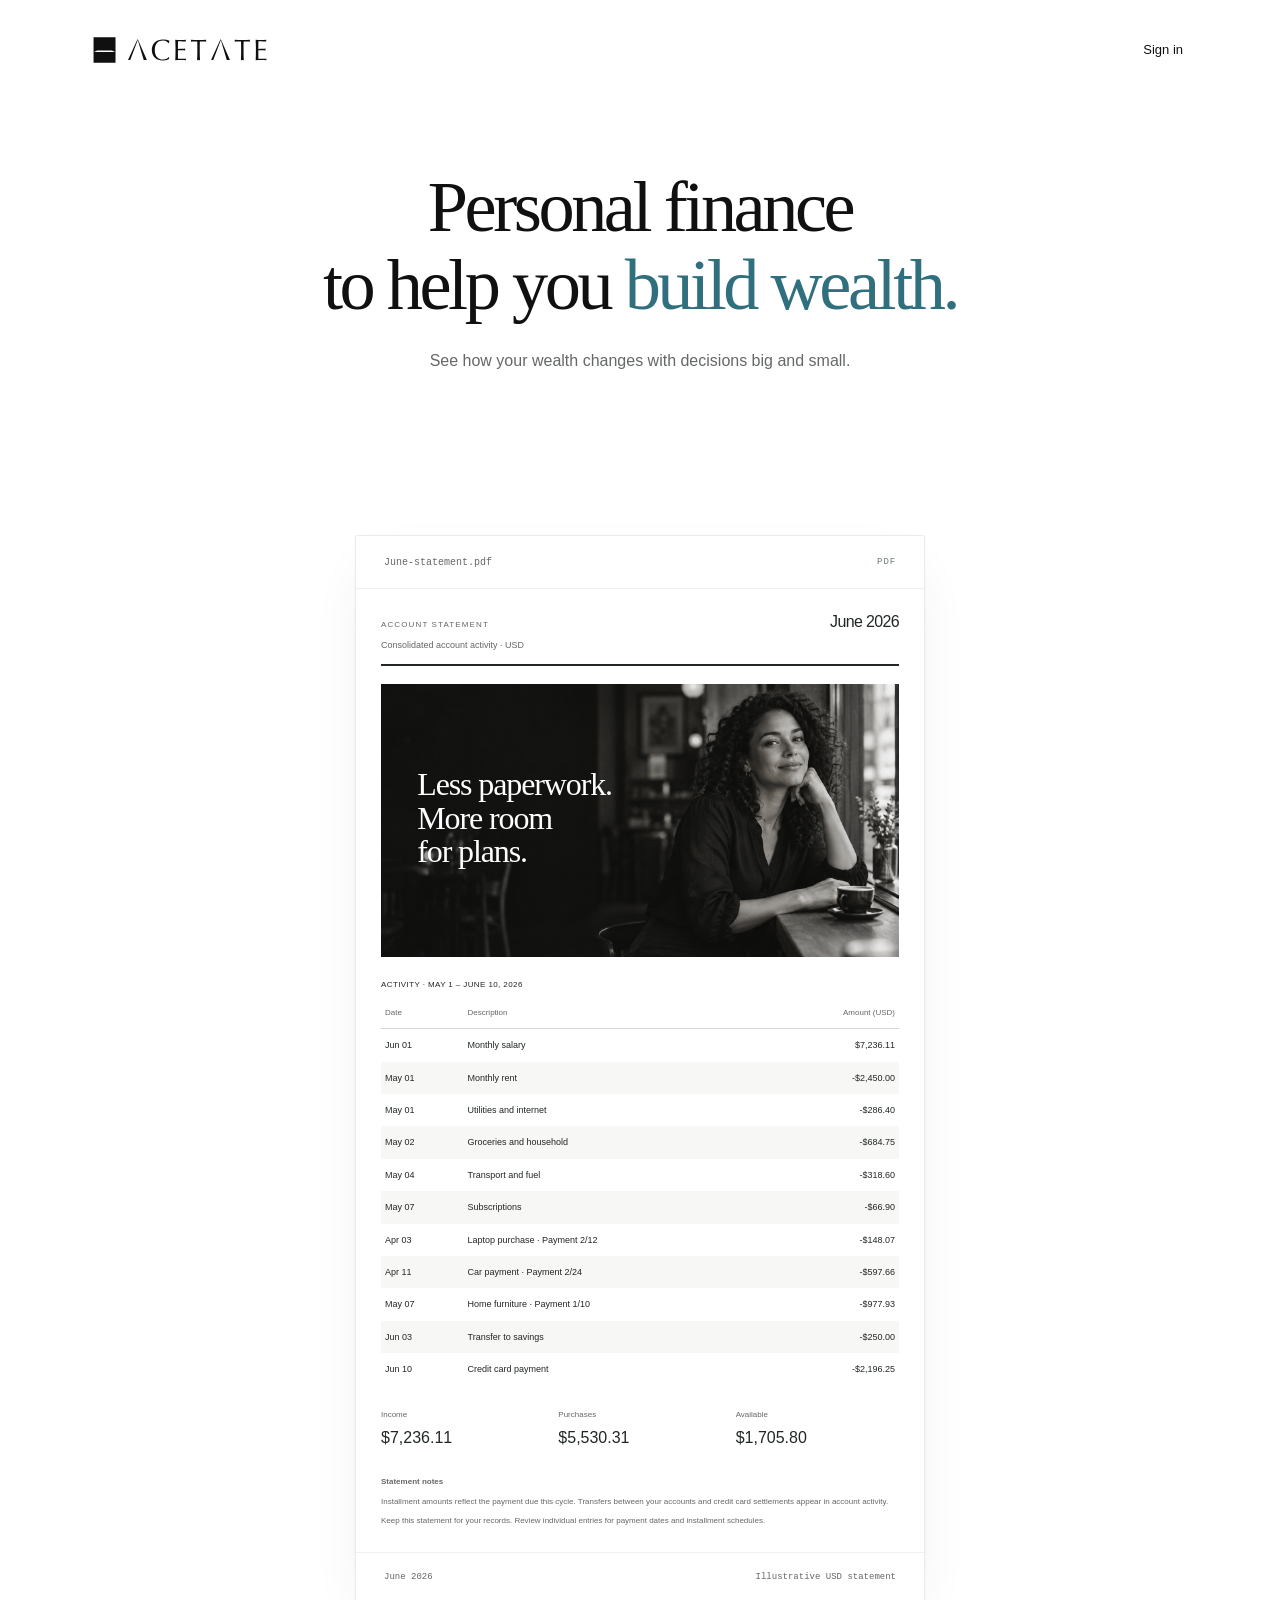
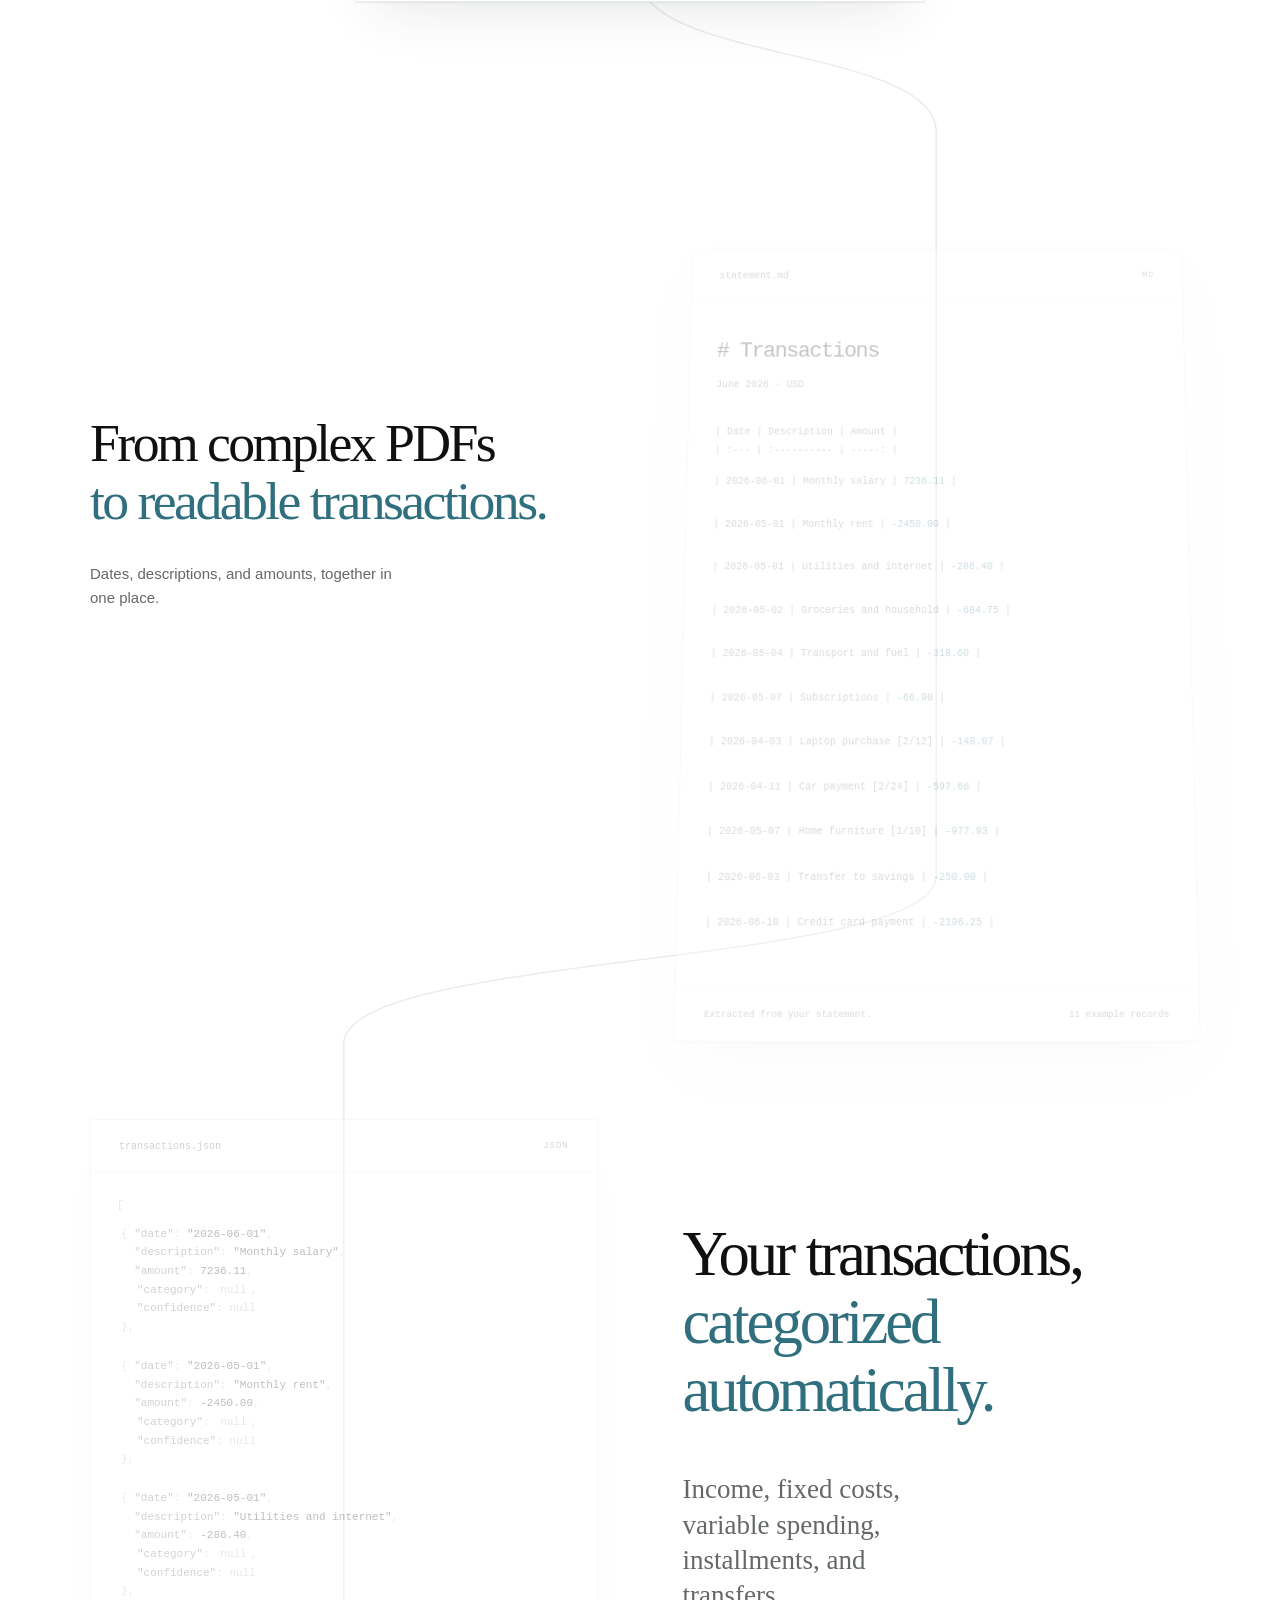
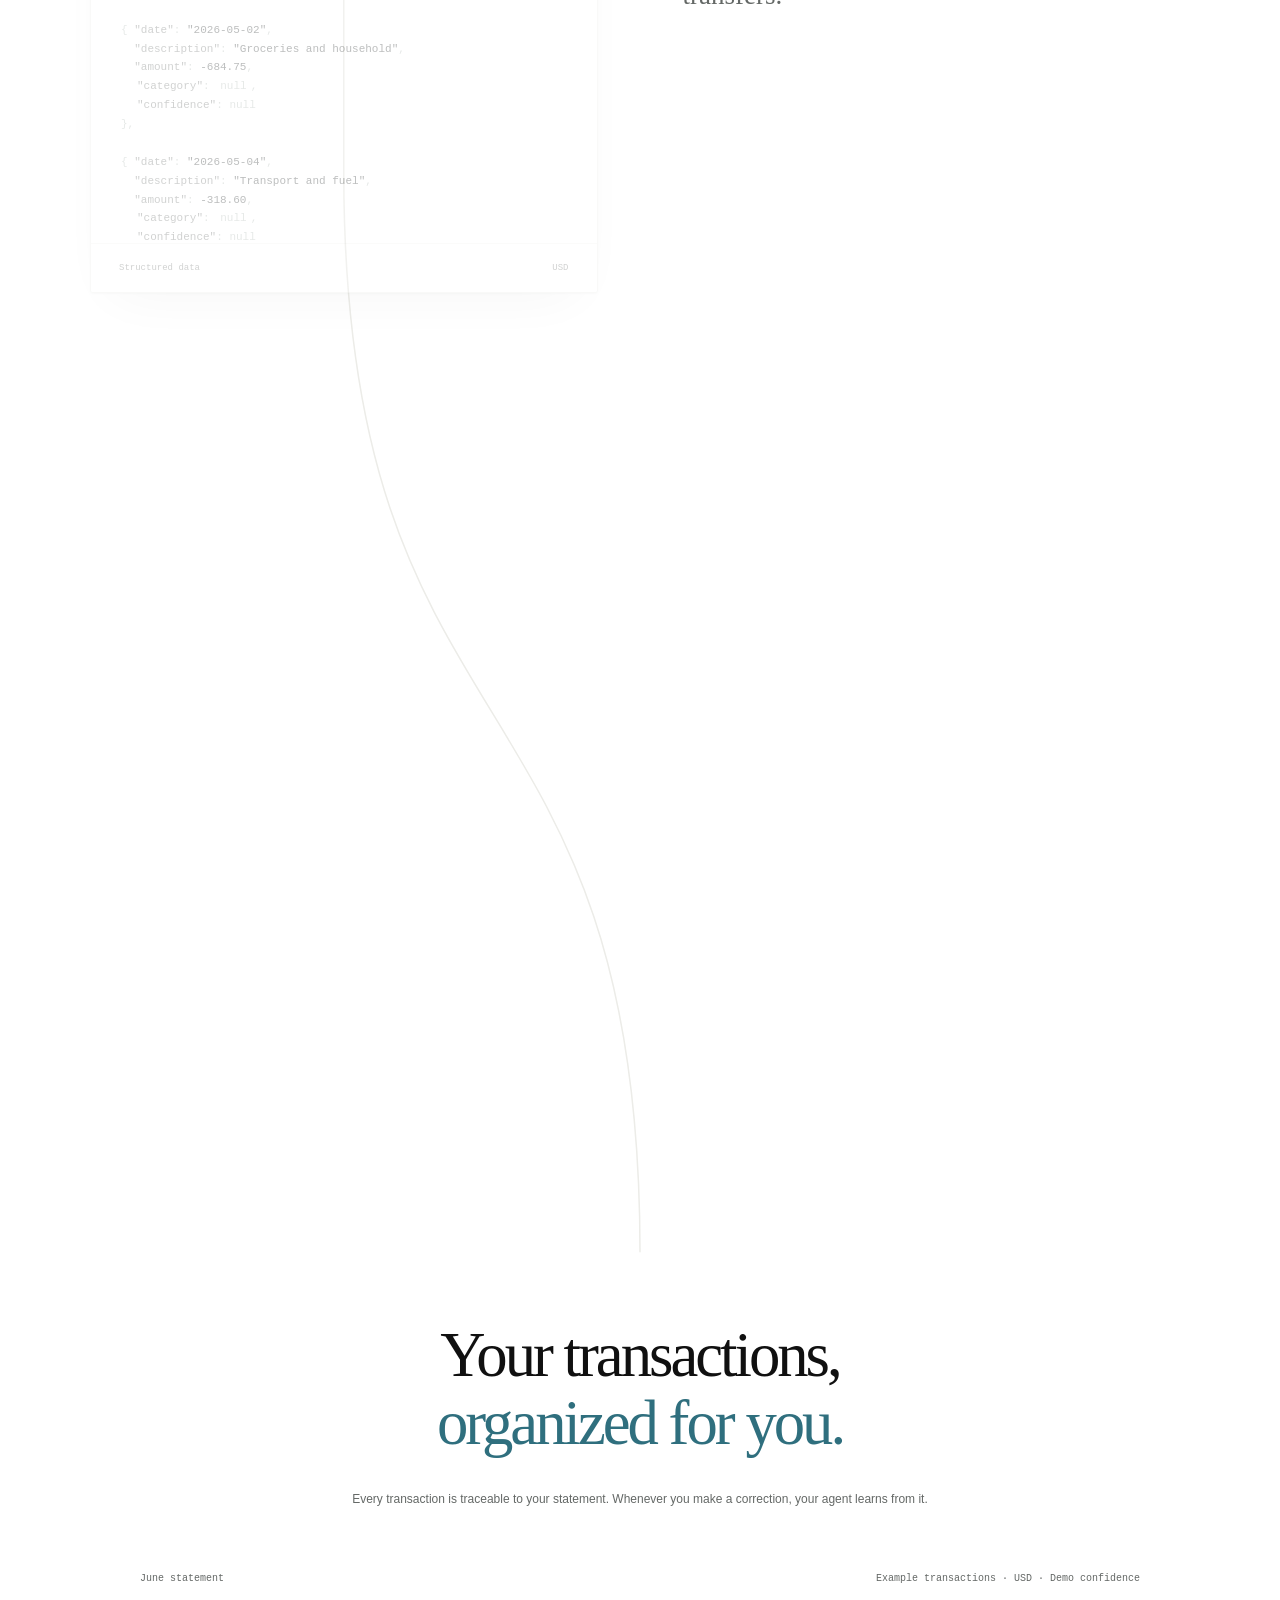
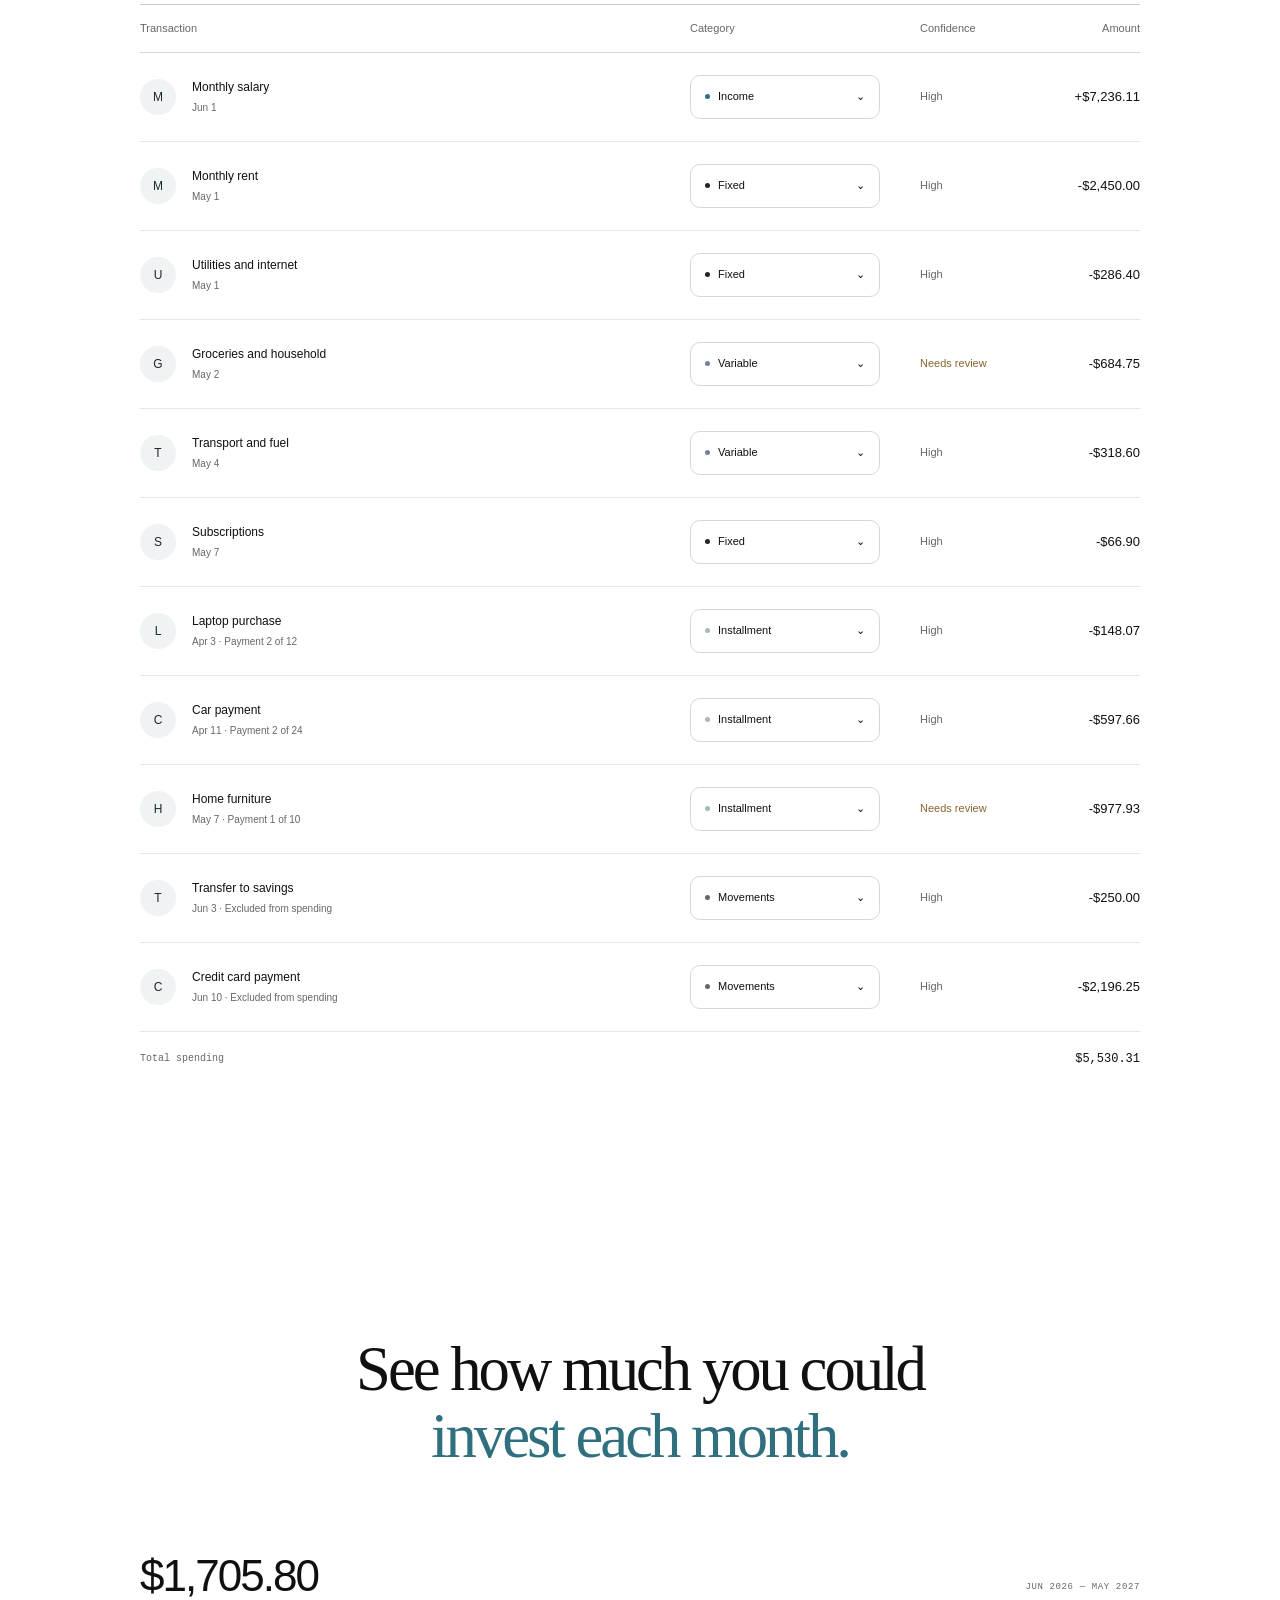
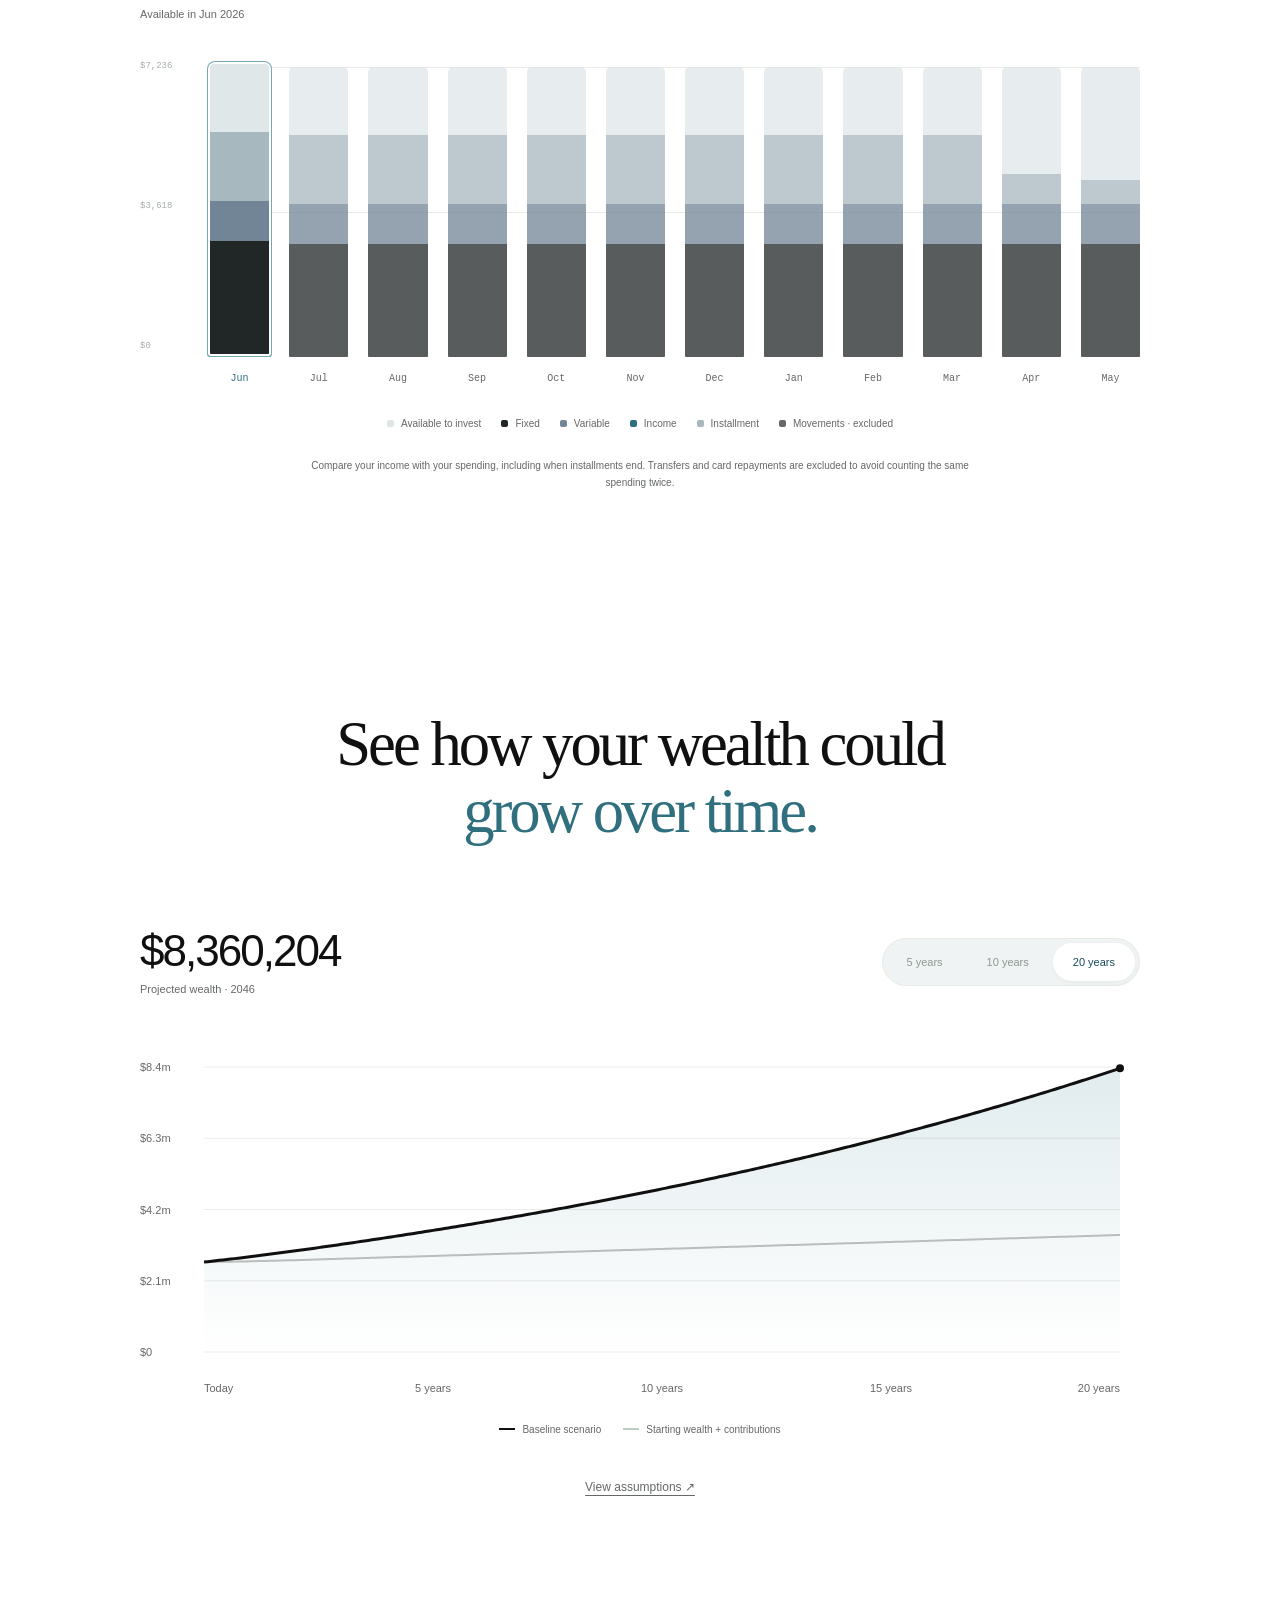
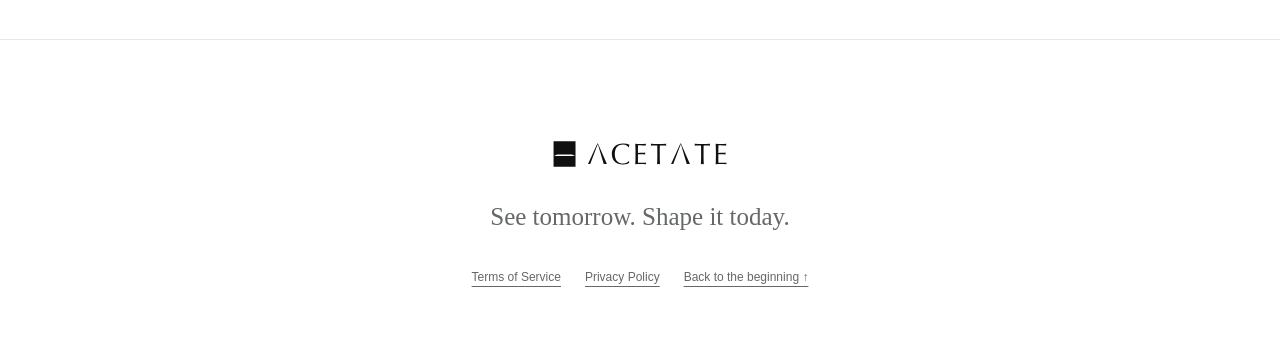
==== index.html @ df86c3d8 "Add standalone Acetate landing page and legal documents" ====
<!doctype html>
<html lang="en"><head><meta charset="utf-8"><meta name="viewport" content="width=device-width,initial-scale=1"><meta name="theme-color" content="#ffffff"><link rel="icon" href="assets/favicon.svg" type="image/svg+xml"><meta name="description" content="Turn messy PDF statements into clean data and a clearer view of your financial future."><title>Acetate — A clearer financial future</title><link rel="stylesheet" href="landing.css"></head>
<body><a class="skip" href="#main">Skip to content</a><header class="site-header"><a href="#main" aria-label="Acetate home"><img src="assets/acetate.svg" alt="Acetate" width="144" height="30"></a><a class="app-login" href="https://app.acetate.me/login">Sign in</a></header>
<main id="main"><div class="flow" id="flow"><svg class="thread" id="thread" aria-hidden="true"><path id="thread-base"/><path id="thread-color"/><circle id="thread-tip" r="4"/></svg>
<section class="hero"><h1>Personal finance<br>to help you <em>build wealth.</em></h1><p class="hero-subtitle">See how your wealth changes with decisions big and small.</p><div class="paper-anchor hero-anchor" id="pdf-anchor"><figure class="paper pdf-paper" id="pdf-paper"><figcaption><span>June-statement.pdf</span><span class="format">PDF</span></figcaption><div class="demo-statement" aria-label="Example consolidated statement in English and US dollars"><div class="statement-heading"><span>ACCOUNT STATEMENT</span><strong>June 2026</strong><small>Consolidated account activity · USD</small></div><div class="statement-editorial"><img src="assets/statement-editorial.png" alt="Black-and-white lifestyle photograph of a woman at a café, part of the statement’s promotional layout" width="1536" height="1024" fetchpriority="high"><div class="statement-editorial-copy"><strong>Less paperwork.<br>More room<br>for plans.</strong></div></div><div class="statement-period">ACTIVITY · MAY 1 – JUNE 10, 2026</div><table class="statement-table"><thead><tr><th>Date</th><th>Description</th><th>Amount (USD)</th></tr></thead><tbody id="statement-rows"></tbody></table><div class="statement-summary"><span>Income<strong id="statement-income">$7,236.11</strong></span><span>Purchases<strong id="statement-purchases">$5,530.31</strong></span><span>Available<strong id="statement-available">$1,705.80</strong></span></div><div class="statement-terms"><strong>Statement notes</strong><p>Installment amounts reflect the payment due this cycle. Transfers between your accounts and credit card settlements appear in account activity.</p><p>Keep this statement for your records. Review individual entries for payment dates and installment schedules.</p></div></div><div class="paper-bottom">June 2026 <span>Illustrative USD statement</span></div></figure></div></section>
<section class="chapter text-chapter"><div class="chapter-layout"><div class="chapter-copy reveal"><h2>From complex PDFs<br><em>to readable transactions.</em></h2><p class="chapter-description">Dates, descriptions, and amounts, together in one place.</p></div><div class="paper-anchor" id="markdown-anchor"><article class="paper code-paper lift" id="markdown-paper" aria-label="Markdown extracted from the statement"><div class="paper-label"><span>statement.md</span><span class="format">MD</span></div><div class="markdown"><div class="md-heading"># Transactions</div><div class="md-meta">June 2026 · USD</div><div class="md-rule">| Date | Description | Amount |<br>| :--- | :---------- | -----: |</div><div id="markdown-lines"></div></div><div class="paper-bottom">Extracted from your statement.<span>11 example records</span></div></article></div></div></section>
<section class="json-chapter" id="json-chapter"><div class="json-sticky"><div class="chapter-layout reverse"><div class="paper-anchor" id="json-anchor"><article class="paper code-paper json-paper" id="json-paper" aria-label="Structured transactions, categorized one at a time"><div class="paper-label"><span>transactions.json</span><span class="format">JSON</span></div><div class="json-code"><span class="bracket">[</span><div id="json-records"></div><span class="bracket">]</span></div><div class="paper-bottom"><span id="record-progress">Structured data</span><span>USD</span></div></article></div><div class="chapter-copy"><h2 class="reveal">Your transactions,<br><em>categorized automatically.</em></h2><p class="category-caption" id="category-caption">Income, fixed costs, variable spending, installments, and transfers.</p></div></div></div></section>
<section class="list-section" id="list-section"><div class="section-heading reveal"><h2>Your transactions,<br><em>organized for you.</em></h2></div><p class="category-intro">Every transaction is traceable to your statement. Whenever you make a correction, your agent learns from it.</p><div class="transaction-list" id="list-anchor"><div class="list-header"><span>June statement</span><span>Example transactions · USD · Demo confidence</span></div><div class="transaction-columns" aria-hidden="true"><span>Transaction</span><span>Category</span><span>Confidence</span><span>Amount</span></div><div id="transaction-rows" role="list"></div><div class="list-footer"><span>Total spending</span><strong id="transaction-total"></strong></div></div></section>
</div>
<section class="capacity-section chart-section" id="capacity-section"><div class="section-heading reveal"><h2>See how much you could<br><em>invest each month.</em></h2></div><div class="chart-frame reveal"><div class="chart-top"><div><div class="metric" id="capacity-value"></div><div class="metric-label" id="capacity-label">Available in June</div></div><span class="chart-period">JUN 2026 — MAY 2027</span></div><div class="capacity-chart"><div class="y-axis"><span>$7,236</span><span>$3,618</span><span>$0</span></div><div class="month-bars" id="month-bars" role="group" aria-label="Monthly categories and investment capacity"></div></div><div class="legend" id="legend"></div><p class="chart-note">Compare your income with your spending, including when installments end. Transfers and card repayments are excluded to avoid counting the same spending twice.</p></div></section>
<section class="wealth-section chart-section" id="wealth-section"><div class="section-heading reveal"><h2>See how your wealth could<br><em>grow over time.</em></h2></div><div class="chart-frame reveal"><div class="chart-top"><div><div class="metric" id="wealth-value"></div><div class="metric-label" id="wealth-label"></div></div><div class="horizon" role="group" aria-label="Projection horizon"><button data-years="5" aria-pressed="false">5 years</button><button data-years="10" aria-pressed="false">10 years</button><button data-years="20" aria-pressed="true">20 years</button></div></div><svg class="wealth-chart" id="wealth-chart" viewBox="0 0 1000 370" role="img" aria-label="Wealth projection over time"></svg><div class="wealth-legend"><span><i></i>Baseline scenario</span><span><i></i>Starting wealth + contributions</span></div><button class="assumptions-link" id="view-assumptions">View assumptions ↗</button></div></section>
<footer><img src="assets/acetate.svg" alt="Acetate" width="124" height="25"><p>See tomorrow. Shape it today.</p><nav class="footer-links" aria-label="Footer"><a href="terms-of-service.html">Terms of Service</a><a href="privacy-policy.html">Privacy Policy</a><a href="#main">Back to the beginning ↑</a></nav></footer></main><dialog id="category-picker" aria-labelledby="picker-title"><div class="dialog-heading"><div><h3 id="picker-title">Change category</h3><p id="picker-transaction"></p></div><button class="dialog-close" aria-label="Close category selector">×</button></div><div id="category-options"></div><p class="picker-note">Changes apply to this demo. New installments without a schedule count this month only.</p></dialog>
<dialog id="assumptions-dialog" aria-labelledby="assumptions-title"><div class="dialog-heading"><h3 id="assumptions-title">Behind this scenario</h3><button class="dialog-close" aria-label="Close assumptions">×</button></div><dl><dt>Starting reserve</dt><dd id="assumption-start"></dd><dt>Annual return</dt><dd>5%, compounded monthly</dd><dt>Contributions</dt><dd>Each month’s positive available amount, invested at month end</dd><dt>Values</dt><dd>USD, nominal. Taxes, fees, and inflation excluded.</dd></dl><p>Fixed and variable costs repeat. Scheduled installments end on time. Movements are excluded.</p><p>This demo estimates a possible outcome; it is not a guarantee or individualized investment advice.</p></dialog>
<div class="correction-toast" id="correction-toast" hidden><div role="status" aria-live="polite"><strong id="toast-title">Category updated</strong><p id="toast-message"></p></div><button id="undo-correction">Undo</button><button id="dismiss-toast" aria-label="Dismiss notification">×</button></div>
<script src="landing.js"></script></body></html>
---- landing.css ----
:root{--bg:#ffffff;--paper:#fff;--ink:#101010;--muted:#646866;--line:#d8d8d2;--accent:#2f6f7e;--serif:'Iowan Old Style',Baskerville,Georgia,serif;--sans:'Söhne','Helvetica Neue',Arial,sans-serif;--mono:'SFMono-Regular',Consolas,monospace}*{box-sizing:border-box}html{scroll-behavior:smooth}body{margin:0;background:var(--bg);color:var(--ink);font:14px/1.5 var(--sans);-webkit-font-smoothing:antialiased}button,a{-webkit-tap-highlight-color:transparent}button{font:inherit;cursor:pointer}a{color:inherit;text-underline-offset:5px}.skip{position:fixed;top:-70px;z-index:20;background:white;padding:15px}.skip:focus{top:10px}.site-header{height:100px;display:flex;align-items:center;max-width:1200px;margin:auto;padding:0 45px}.site-header img{width:137px;height:auto;display:block}.flow{position:relative}.thread{position:absolute;inset:0;width:100%;height:100%;overflow:visible;pointer-events:none;z-index:0}.thread path{fill:none;stroke-width:1.5;stroke-linecap:round}#thread-base{stroke:#ecece8}#thread-color{stroke:#76a8b2;stroke-width:2}#thread-tip{fill:#76a8b2}h1,h2,p,figure{margin:0}h1,h2{font-family:var(--serif);font-weight:400;letter-spacing:-.048em;line-height:1.08}h1{font-size:clamp(48px,5.65vw,82px);text-align:center;position:relative;z-index:2;padding:68px 22px 0}em{font-style:normal;color:var(--accent)}h2{font-size:clamp(44px,4.9vw,68px)}.hero{height:calc(1050px + 10vw);position:relative;z-index:1}.paper-anchor{position:relative;perspective:1500px;z-index:2}.hero-anchor{position:absolute;top:370px;left:50%;width:570px;transform:translateX(-50%)}.paper{background:var(--paper);box-shadow:0 1px 2px #21352712,0 22px 55px -22px #21352725;border:1px solid #e9ece6;border-radius:3px;overflow:hidden;transform-style:preserve-3d;will-change:transform}.pdf-paper img{display:block;width:100%;height:auto}.pdf-paper figcaption,.paper-label{height:53px;border-bottom:1px solid #eef0ea;display:flex;justify-content:space-between;align-items:center;padding:0 28px;font:10px var(--mono);color:var(--muted);background:white}.format{font:9px var(--mono);letter-spacing:.1em;color:#657d75}.paper-bottom{display:flex;justify-content:space-between;padding:19px 28px;font:9px var(--mono);color:#646866;border-top:1px solid #f0f2ed;background:white}.chapter{position:relative;z-index:1;min-height:880px}.chapter-layout{width:min(1100px,88vw);margin:auto;display:grid;grid-template-columns:1fr 1fr;gap:85px;align-items:center}.chapter-copy{position:relative;z-index:3}.chapter-copy h2{background:var(--bg);display:inline-block;padding:12px 0}.text-chapter{padding-top:10px}.code-paper{min-height:620px}.markdown{padding:34px 27px 26px;font:11px/1.85 var(--mono);color:#646866;min-height:518px;overflow:hidden}.md-heading{font-size:22px;color:var(--ink);letter-spacing:-.06em;margin-bottom:5px}.md-meta{font-size:10px;color:#646866;margin-bottom:31px}.md-rule{font-size:10px;white-space:nowrap;color:#646866;margin-bottom:14px}.md-row{margin-bottom:21px;line-height:1.65}.md-row span{color:var(--accent)}.json-chapter{height:1850px;position:relative;z-index:1}.json-sticky{position:sticky;top:40px;padding-top:42px;padding-bottom:60px}.reverse{grid-template-columns:1fr 1fr}.json-paper{min-height:680px}.json-code{font:11px/1.7 var(--mono);padding:23px 26px 18px;min-height:570px}.bracket{color:#a7b3ad}.json-record{padding:9px 10px;margin:1px -6px 2px;border-radius:5px;color:#abb5b0;transition:background .25s,color .25s}.json-key{color:#646866}.json-value{color:#212626}.json-record.active{background:transparent;color:var(--ink);box-shadow:none}.json-category{padding-left:16px;white-space:nowrap}.category-value{display:inline-block;min-width:90px;transition:color .25s,background .25s;transform-origin:50% 50%;border-radius:3px;padding:0 4px}.json-record.active .category-value{background:transparent;color:var(--accent);font-weight:600;box-shadow:none}.json-record.done .category-value{color:var(--accent)}.category-caption{font:27px/1.3 var(--serif);color:#646866;margin-top:36px;opacity:0;transform:translateY(15px);transition:opacity .4s,transform .4s}.category-caption.visible{opacity:1;transform:translateY(0)}.list-section{position:relative;padding:90px 0 160px;z-index:2}.section-heading{text-align:center;margin-bottom:80px}.transaction-list{width:min(860px,86vw);margin:auto;background:var(--bg)}.list-header,.list-footer{display:flex;justify-content:space-between;align-items:center;font:10px var(--mono);color:var(--muted);padding:20px 0}.list-header{border-bottom:1px solid #c5d0c8}.transaction-row{display:grid;grid-template-columns:43px minmax(0,1fr) 120px 118px;gap:17px;align-items:center;padding:22px 0;border-bottom:1px solid #e5e9e3;opacity:0;transform:translateY(22px);transition:opacity .65s,transform .65s}.transaction-row.visible{opacity:1;transform:translateY(0)}.merchant-mark{width:36px;height:36px;border-radius:50%;background:#f0f3f3;display:grid;place-items:center;color:#212626;font:12px var(--sans)}.transaction-row strong{font-size:12px;font-weight:500;display:block}.transaction-row small{display:block;font-size:10px;color:#646866;margin-top:4px}.transaction-row .category{font-size:10px;color:#646866}.transaction-row .category:before{content:'';display:inline-block;width:5px;height:5px;border-radius:50%;background:var(--category);margin-right:8px}.transaction-row .amount{text-align:right;font-size:13px;font-variant-numeric:tabular-nums}.list-footer strong{font-size:12px;font-weight:500;color:var(--ink)}.chart-section{padding:90px 25px 130px;position:relative}.chart-frame{max-width:1000px;margin:auto}.chart-top{display:flex;justify-content:space-between;align-items:center;margin-bottom:44px}.metric{font:500 44px var(--sans);letter-spacing:-1.5px;color:var(--accent)}.metric-label{font-size:11px;color:var(--muted);margin-top:5px}.chart-period{font:9px var(--mono);letter-spacing:.07em;color:#646866}.capacity-chart{display:grid;grid-template-columns:60px 1fr;gap:10px}.y-axis{height:290px;display:flex;flex-direction:column;justify-content:space-between;font:9px var(--mono);color:#a5afa8;transform:translateY(-6px)}.month-bars{display:grid;grid-template-columns:repeat(12,1fr);gap:20px;position:relative}.month-bars:before{content:'';position:absolute;top:0;left:0;right:0;bottom:30px;background:repeating-linear-gradient(to bottom,#e6ebe5 0,#e6ebe5 1px,transparent 1px,transparent 145px);pointer-events:none}.month-bar{border:0;background:transparent;padding:0;position:relative;min-width:0;outline-offset:7px}.bar-stack{height:290px;display:flex;flex-direction:column;justify-content:flex-end;border-radius:5px 5px 1px 1px;overflow:hidden;opacity:.75;transition:opacity .2s,transform .25s}.month-bar:hover .bar-stack,.month-bar[aria-pressed=true] .bar-stack{opacity:1;transform:translateY(-3px)}.month-bar[aria-pressed=true] .bar-stack{box-shadow:0 0 0 2px var(--bg),0 0 0 3px #76a8b2}.bar-segment{display:block;width:100%;flex-shrink:0}.bar-available{background:#dfe7e9}.month-label{display:block;font:10px var(--mono);color:#646866;margin-top:16px}.month-bar[aria-pressed=true] .month-label{color:var(--accent)}.legend{display:flex;gap:13px 20px;justify-content:center;flex-wrap:wrap;margin-top:32px;font-size:10px;color:#646866}.legend span,.wealth-legend span{display:flex;gap:7px;align-items:center}.legend i{width:7px;height:7px;border-radius:2px;display:block}.chart-note{font-size:10px;line-height:1.7;color:#646866;text-align:center;max-width:690px;margin:26px auto 0}.wealth-section{padding-bottom:130px}.wealth-chart{width:100%;height:auto;display:block;overflow:visible}.horizon{display:flex;flex-shrink:0;gap:4px;background:#f0f3f3;border:1px solid #e7ece3;border-radius:30px;padding:4px}.horizon button{border:0;background:none;color:#8c9990;font-size:11px;padding:11px 20px;border-radius:24px;transition:background .2s,color .2s,box-shadow .2s}.horizon button[aria-pressed=true]{color:#174b59;background:#fff;box-shadow:0 2px 5px #2642310a}.wealth-legend{display:flex;gap:22px;justify-content:center;font-size:10px;color:#646866;margin-top:10px}.wealth-legend i{width:16px;height:2px;background:#2f6f7e}.wealth-legend span:last-child i{background:#bdcec2}.reveal{opacity:0;transform:translateY(30px);transition:opacity .9s,transform .9s}.reveal.visible{opacity:1;transform:none}footer{text-align:center;padding:95px 20px 55px;border-top:1px solid #e5ebe3}footer img{max-width:124px;height:auto}footer p{font:25px var(--serif);margin:24px 0;color:#646866}footer a{font-size:10px;color:#a0afa5}button:focus-visible,a:focus-visible{outline:2px solid var(--accent);outline-offset:5px}
@media(min-width:1500px){.hero{height:1270px}.hero-anchor{top:410px;width:630px}}
@media(max-width:760px){.site-header{height:84px;padding:0 7vw}.site-header img{width:115px}h1{padding:64px 18px 0;font-size:clamp(39px,7.1vw,53px);letter-spacing:-.055em}h2{font-size:44px}.hero{height:960px}.hero-anchor{top:345px;width:82vw;max-width:500px}.pdf-paper figcaption,.paper-label{height:44px;padding:0 18px;font-size:9px}.paper-bottom{font-size:8px;padding:17px 18px}.chapter-layout{width:86vw;grid-template-columns:1fr;gap:42px}.chapter{min-height:1000px}.chapter-copy{padding-left:1vw}.chapter-copy h2{padding:0}.text-chapter{padding-top:20px}.code-paper{min-height:540px}.markdown{padding:25px 18px;min-height:435px;font-size:10px}.md-heading{font-size:21px}.md-row{margin-bottom:15px}.md-rule{font-size:9px}.json-chapter{height:1850px}.json-sticky{top:0;padding-top:25px}.reverse{display:flex;flex-direction:column-reverse;gap:25px}.reverse>.paper-anchor{width:100%}.reverse .chapter-copy{width:100%;display:flex;align-items:center;justify-content:space-between}.reverse h2{font-size:34px}.category-caption{font-size:16px;margin:0 0 0 10px}.json-paper{min-height:0}.json-code{font-size:9px;min-height:460px;padding:16px 14px}.json-record{padding:5px 8px}.json-category{padding-left:13px}.list-section{padding:55px 0 75px}.section-heading{margin-bottom:50px}.transaction-list{width:88vw}.transaction-row{grid-template-columns:28px minmax(0,1fr) 76px;gap:10px;padding:19px 0}.merchant-mark{width:27px;height:27px;font-size:11px}.transaction-row strong{font-size:10px;white-space:nowrap;overflow:hidden;text-overflow:ellipsis}.transaction-row .category{grid-column:2;grid-row:2;margin-top:-13px;font-size:9px}.transaction-row .amount{font-size:11px;grid-column:3;grid-row:1/3}.transaction-row small{font-size:9px}.list-header,.list-footer{font-size:8px}.chart-section{padding:65px 6vw 85px}.chart-top{margin-bottom:30px}.metric{font-size:35px}.chart-period{font-size:7px;max-width:90px;text-align:right;line-height:1.7}.capacity-chart{grid-template-columns:36px 1fr;gap:5px}.month-bars{gap:8px}.bar-stack,.y-axis{height:235px}.y-axis{font-size:7px}.month-bars:before{background:repeating-linear-gradient(to bottom,#e6ebe5 0,#e6ebe5 1px,transparent 1px,transparent 117px)}.month-label{font-size:7px}.legend{gap:10px 14px;font-size:9px}.chart-note{font-size:9px;margin-top:22px}.horizon{padding:3px;gap:0}.horizon button{padding:9px 10px;font-size:9px}.wealth-section .chart-top{align-items:flex-start}.wealth-section .metric{font-size:30px}.metric-label{font-size:9px}.wealth-chart{margin:0 -5px;width:calc(100% + 10px)}footer{padding:70px 20px 35px}}
@media(prefers-reduced-motion:reduce){html{scroll-behavior:auto}.reveal,.transaction-row{opacity:1;transform:none;transition:none}.paper{transform:none!important}.category-caption{transition:none}.thread{display:none}.json-record,.category-value,.bar-stack{transition:none}.json-chapter{height:auto}.json-sticky{position:relative}.category-caption{opacity:1;transform:none}}

.json-paper{min-height:0}

.md-row{margin-bottom:25px;line-height:1.85}.markdown{font-size:10px}.md-rule{font-size:10px}@media(max-width:760px){.md-row{font-size:9px;margin-bottom:19px}.md-rule{font-size:9px}}

@media(max-width:760px){.hero-anchor{top:clamp(420px,63svh,530px)}}

/* Acetate: Ink on Canvas, Horizon for the planned path, editorial headings and precise data. */
.metric,.amount,.statement-table{font-variant-numeric:tabular-nums lining-nums}.metric{letter-spacing:-.045em}.chart-note,.metric-label{color:var(--muted)}
.category-intro{text-align:center;color:var(--muted);font-size:12px;margin:-48px auto 42px;max-width:680px;padding:0 20px;line-height:1.8}
.demo-statement{padding:30px 25px 24px;font:10px/1.6 var(--sans);color:#212626;min-height:610px}.statement-heading{display:grid;gap:4px;padding-bottom:21px;border-bottom:2px solid #212626}.statement-heading>span{font-size:8px;letter-spacing:.14em;color:#646866}.statement-heading>strong{font-size:25px;font-weight:500;letter-spacing:-.04em}.statement-heading small{font-size:9px;color:#646866}.statement-summary{display:grid;grid-template-columns:repeat(3,1fr);gap:14px;margin:23px 0}.statement-summary span{font-size:8px;color:#646866}.statement-summary strong{display:block;font-size:16px;font-weight:500;color:#212626;margin-top:4px}.statement-period{font-size:8px;letter-spacing:.05em;margin:24px 0 10px}.statement-table{width:100%;border-collapse:collapse;font-size:9px}.statement-table th{text-align:left;font-weight:500;color:#646866;font-size:8px;padding:8px 4px;border-bottom:1px solid #d8d8d2}.statement-table td{padding:9px 4px}.statement-table tr:nth-child(even){background:#f7f7f5}.statement-table td:last-child,.statement-table th:last-child{text-align:right;white-space:nowrap}.statement-table td:first-child{white-space:nowrap}.statement-terms{margin-top:25px;font-size:8px;color:#646866}.statement-terms p{margin-top:7px}.json-code{overflow-wrap:anywhere}.json-value{white-space:normal}.category-value{min-width:0}.json-record{border-radius:0}
@media(max-width:760px){
 .reverse .chapter-copy{display:block;min-width:0}.reverse h2{font-size:34px;line-height:1.08}.category-caption{font:15px/1.4 var(--sans);margin:12px 0 0;transform:none}.category-caption br{display:none}.category-caption br:after{content:' '}.reverse{gap:20px}
 .transaction-row{grid-template-columns:28px minmax(0,1fr) minmax(78px,auto);grid-template-areas:'mark detail amount' 'mark category amount';gap:6px 10px;align-items:start}.merchant-mark{grid-area:mark}.transaction-row>div{grid-area:detail;min-width:0}.transaction-row strong{white-space:normal;overflow:visible;font-size:11px;line-height:1.45}.transaction-row small{line-height:1.5}.transaction-row .category{grid-area:category;margin:0;font-size:10px}.transaction-row .amount{grid-area:amount;align-self:center;white-space:nowrap;font-size:11px}
 .category-intro{margin:-25px auto 25px;font-size:11px;max-width:340px}.list-header{gap:12px;line-height:1.5}.list-header span:last-child{text-align:right}
 .wealth-section .chart-top{flex-direction:column;gap:20px}.chart-top{gap:16px}.horizon button{min-height:40px;font-size:11px;padding:10px 17px}.metric{font-size:36px}.wealth-section .metric{font-size:36px}.metric-label{font-size:11px}
 .demo-statement{padding:22px 16px;min-height:610px}.statement-summary{gap:8px}.statement-summary strong{font-size:12px}.statement-table{font-size:8px}.statement-table td{padding:9px 3px}.statement-table th{font-size:7px}.statement-period{font-size:7px}
 .markdown{min-height:0}.code-paper{min-height:0}.text-chapter{min-height:1060px}.md-row{overflow-wrap:anywhere}.paper-bottom{gap:12px;line-height:1.5}.paper-bottom>span:last-child{text-align:right}
}

.chapter-copy{background:var(--bg)}.category-caption{max-width:280px}@media(max-width:760px){.category-caption{max-width:none}}
/* Keep the connecting thread behind opaque text areas, including on narrow screens. */
.section-heading,.category-intro{position:relative;background:var(--bg);z-index:1}
@media(max-width:760px){.list-section h2{font-size:clamp(32px,10.5vw,44px)}}

.statement-heading{grid-template-columns:1fr auto;align-items:baseline;gap:3px;padding-bottom:12px}.statement-heading>strong{font-size:16px}.statement-heading>small{grid-column:1/-1}.statement-period{margin:16px 0 8px}.demo-statement{padding-top:20px}

/* Promotional imagery belongs to the source PDF; the extracted data stays plain. */
.statement-editorial{position:relative;isolation:isolate;overflow:hidden;margin:18px 0 22px;background:#101010;aspect-ratio:1.9;color:#fff}
.pdf-paper .statement-editorial img{width:100%;height:100%;object-fit:cover;object-position:center 32%}
.statement-editorial:after{content:'';position:absolute;inset:0;background:linear-gradient(90deg,#10101070,transparent 65%);pointer-events:none}
.statement-editorial-copy{position:absolute;z-index:1;inset:0;display:flex;flex-direction:column;justify-content:center;align-items:flex-start;padding:7%;width:57%}
.statement-editorial-copy>span{font-size:6px;letter-spacing:.14em;line-height:1.6;color:#d8d8d2}
.statement-editorial-copy>strong{font:400 clamp(22px,2.5vw,35px)/1.05 var(--serif);letter-spacing:-.035em;margin:13px 0 17px}
.statement-editorial-copy>small{font-size:7px;line-height:1.5;color:#d8d8d2;max-width:120px}
.hero{height:calc(1280px + 10vw)}
@media(min-width:1500px){.hero{height:1520px}}
@media(max-width:760px){.hero{height:1130px}.statement-editorial{margin:14px 0 18px;aspect-ratio:1.65}.statement-editorial-copy{padding:7%;width:58%}.statement-editorial-copy>span{font-size:5px;letter-spacing:.08em}.statement-editorial-copy>strong{font-size:clamp(19px,5.5vw,29px);margin:10px 0}.statement-editorial-copy>small{font-size:6px;max-width:80px}}
/* Reviewable data and a calm, consequential reading. */
.site-header img{width:190px}footer img{width:190px;max-width:190px}.hero-subtitle{position:relative;z-index:2;text-align:center;font-size:16px;line-height:1.6;margin:24px auto 0;max-width:540px;padding:0 22px;color:var(--muted)}.hero-anchor{top:435px}.chapter-description{max-width:320px;color:var(--muted);font-size:15px;line-height:1.6;margin-top:20px}.text-chapter h2{font-size:clamp(38px,4.2vw,58px)}.transaction-list{width:min(1000px,88vw)}.transaction-columns{display:grid;grid-template-columns:minmax(0,1fr) 146px 94px 110px;gap:16px;padding:15px 0;font-size:11px;color:var(--muted);border-bottom:1px solid var(--line)}.transaction-columns span:last-child{text-align:right}.transaction-row{grid-template-columns:36px minmax(0,1fr) 146px 94px 110px;gap:16px}.category-edit{display:flex;align-items:center;gap:8px;padding:10px;border:1px solid var(--line);border-radius:10px;min-height:44px;background:white;color:var(--ink);font-size:11px;text-align:left}.category-edit:hover{background:var(--pane,#f7f7f5);border-color:var(--muted)}.category-edit i{width:5px;height:5px;border-radius:50%;flex-shrink:0}.category-edit>span{margin-left:auto}.confidence{font-size:11px;color:var(--muted)}.needs-review{color:#8a642f}.metric{color:var(--ink)}.wealth-legend i{background:var(--ink)}.assumptions-link{display:block;margin:28px auto 0;padding:12px 16px;min-height:44px;border:0;background:none;color:var(--muted);text-decoration:underline;text-underline-offset:4px;font-size:12px}
dialog{position:fixed;width:min(400px,calc(100vw - 40px));max-height:calc(100dvh - 40px);overflow:auto;padding:24px;border:1px solid var(--line);border-radius:16px;background:var(--paper);color:var(--ink);box-shadow:0 20px 60px #10101020}dialog::backdrop{background:#10101030}.dialog-heading{display:flex;justify-content:space-between;align-items:flex-start;gap:16px;margin-bottom:20px}.dialog-heading h3{font-size:18px;font-weight:500;margin:8px 0}.dialog-heading p{font-size:12px;color:var(--muted);margin-top:6px}.dialog-close{border:0;background:var(--bg);width:44px;height:44px;flex-shrink:0;font-size:24px;color:var(--muted);border-radius:10px}.category-option{display:flex;align-items:center;justify-content:space-between;width:100%;gap:12px;border:0;background:white;text-align:left;padding:13px 12px;border-radius:10px;min-height:60px}.category-option:hover,.category-option[aria-pressed=true]{background:#f0f3f3}.category-option strong{display:block;font-size:13px;font-weight:500}.category-option small{display:block;font-size:11px;line-height:1.5;color:var(--muted);margin-top:3px}.picker-note{font-size:10px;color:var(--muted);line-height:1.6;margin:18px 12px 0}#category-picker{margin:0}#assumptions-dialog dl{display:grid;grid-template-columns:110px 1fr;gap:16px;font-size:12px;line-height:1.6}#assumptions-dialog dt{color:var(--muted)}#assumptions-dialog dd{margin:0}#assumptions-dialog>p{font-size:12px;line-height:1.7;margin-top:18px;color:var(--muted)}
.correction-toast{position:fixed;z-index:70;left:50%;bottom:24px;transform:translateX(-50%);display:flex;gap:18px;align-items:center;width:min(560px,calc(100vw - 32px));background:#101010;color:white;padding:20px 22px;border-radius:16px;box-shadow:0 14px 40px #10101020;animation:toast-arrive .32s cubic-bezier(.22,1,.36,1)}.correction-toast[hidden]{display:none}.correction-toast strong{font-weight:500;font-size:14px}.correction-toast p{color:#d8d8d2;font-size:12px;line-height:1.5;margin-top:5px}.correction-toast button{min-width:44px;min-height:44px;border:0;background:transparent;color:white;padding:8px;font-size:12px}.correction-toast #undo-correction{text-decoration:underline;text-underline-offset:4px}.correction-toast #dismiss-toast{font-size:22px}@keyframes toast-arrive{from{opacity:0;translate:0 25px}to{opacity:1;translate:0 0}}
@media(min-width:1500px){.hero-anchor{top:450px}}
@media(max-width:760px){.site-header img{width:186px}.hero-subtitle{font-size:14px;max-width:350px;margin-top:20px}.desktop-break{display:none}.hero-anchor{top:clamp(380px,55svh,470px)}.chapter-description{font-size:14px}.transaction-columns{display:none}.transaction-row{grid-template-columns:28px minmax(0,1fr) minmax(85px,auto);grid-template-areas:'mark detail amount' 'mark category confidence';gap:12px 10px}.transaction-row>.transaction-detail{grid-area:detail}.transaction-row .amount{grid-area:amount;align-self:start;padding-top:2px}.category-edit{grid-area:category;max-width:160px;min-width:0;padding:9px 8px;font-size:10px}.confidence{grid-area:confidence;align-self:center;text-align:right;font-size:10px}.list-header{flex-wrap:wrap;font-size:9px}.list-header span:last-child{text-align:left}.category-intro{max-width:360px}.correction-toast{bottom:12px;gap:8px;padding:16px}.correction-toast p{font-size:11px}#category-picker{top:auto!important;left:0!important;bottom:0;width:100%;max-height:85dvh;border-radius:22px 22px 0 0;padding:24px 20px max(24px,env(safe-area-inset-bottom))}.horizon button{min-height:44px}
}
@media(prefers-reduced-motion:reduce){.correction-toast{animation:none}}
.mobile-confidence{display:none}@media(max-width:760px){.mobile-confidence{display:inline}#category-picker{max-width:100vw}.confidence{max-width:90px;line-height:1.5}}
/* Give category controls room without crowding the confidence column. */
@media(min-width:761px){
 .transaction-columns{grid-template-columns:minmax(0,1fr) clamp(170px,18vw,214px) 94px 110px}
 .transaction-row{grid-template-columns:36px minmax(0,1fr) clamp(170px,18vw,214px) 94px 110px}
 .category-edit{margin-right:24px;padding-inline:14px}
}

.site-header{justify-content:space-between;gap:20px}.app-login{font-size:13px;min-height:44px;display:flex;align-items:center;text-decoration:none;padding:0 12px;white-space:nowrap}.footer-links{display:flex;justify-content:center;flex-wrap:wrap;gap:8px 24px;margin-top:22px}.footer-links a{display:inline-flex;align-items:center;min-height:44px;color:var(--muted);font-size:12px}
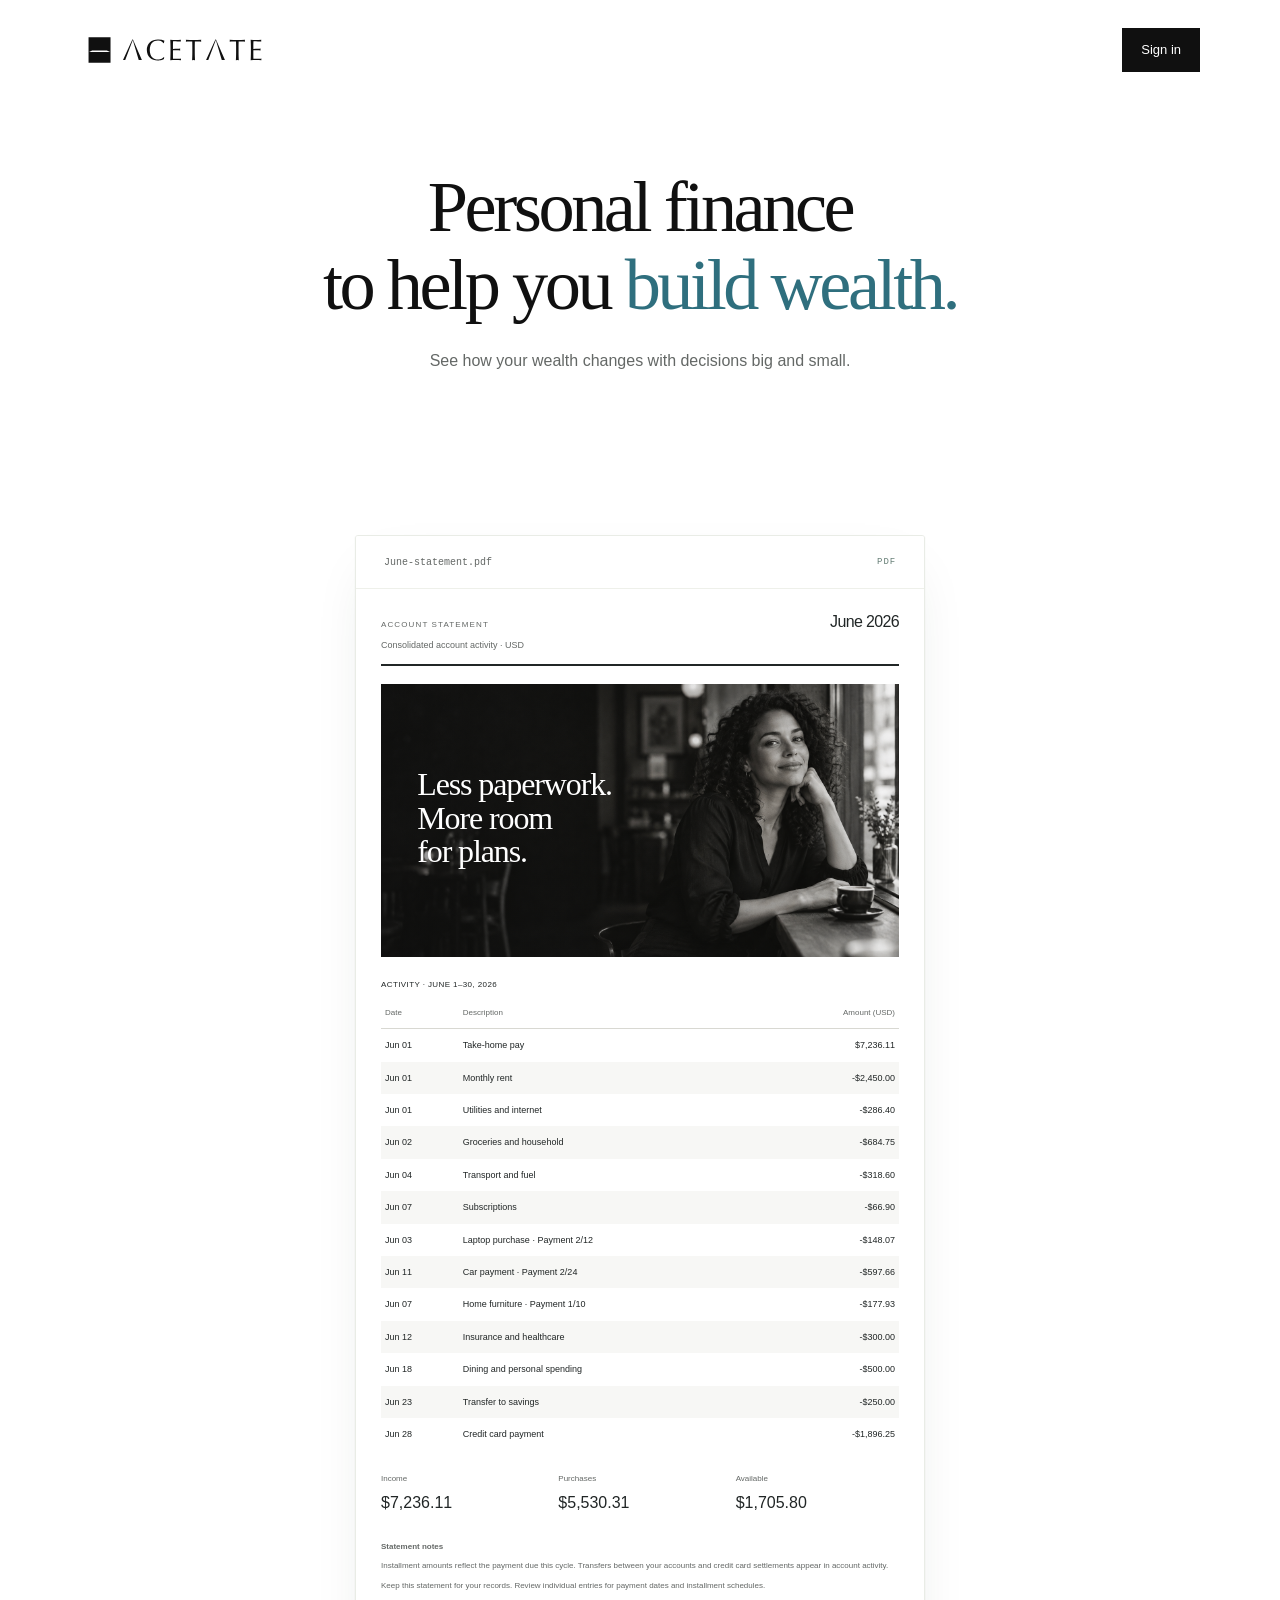
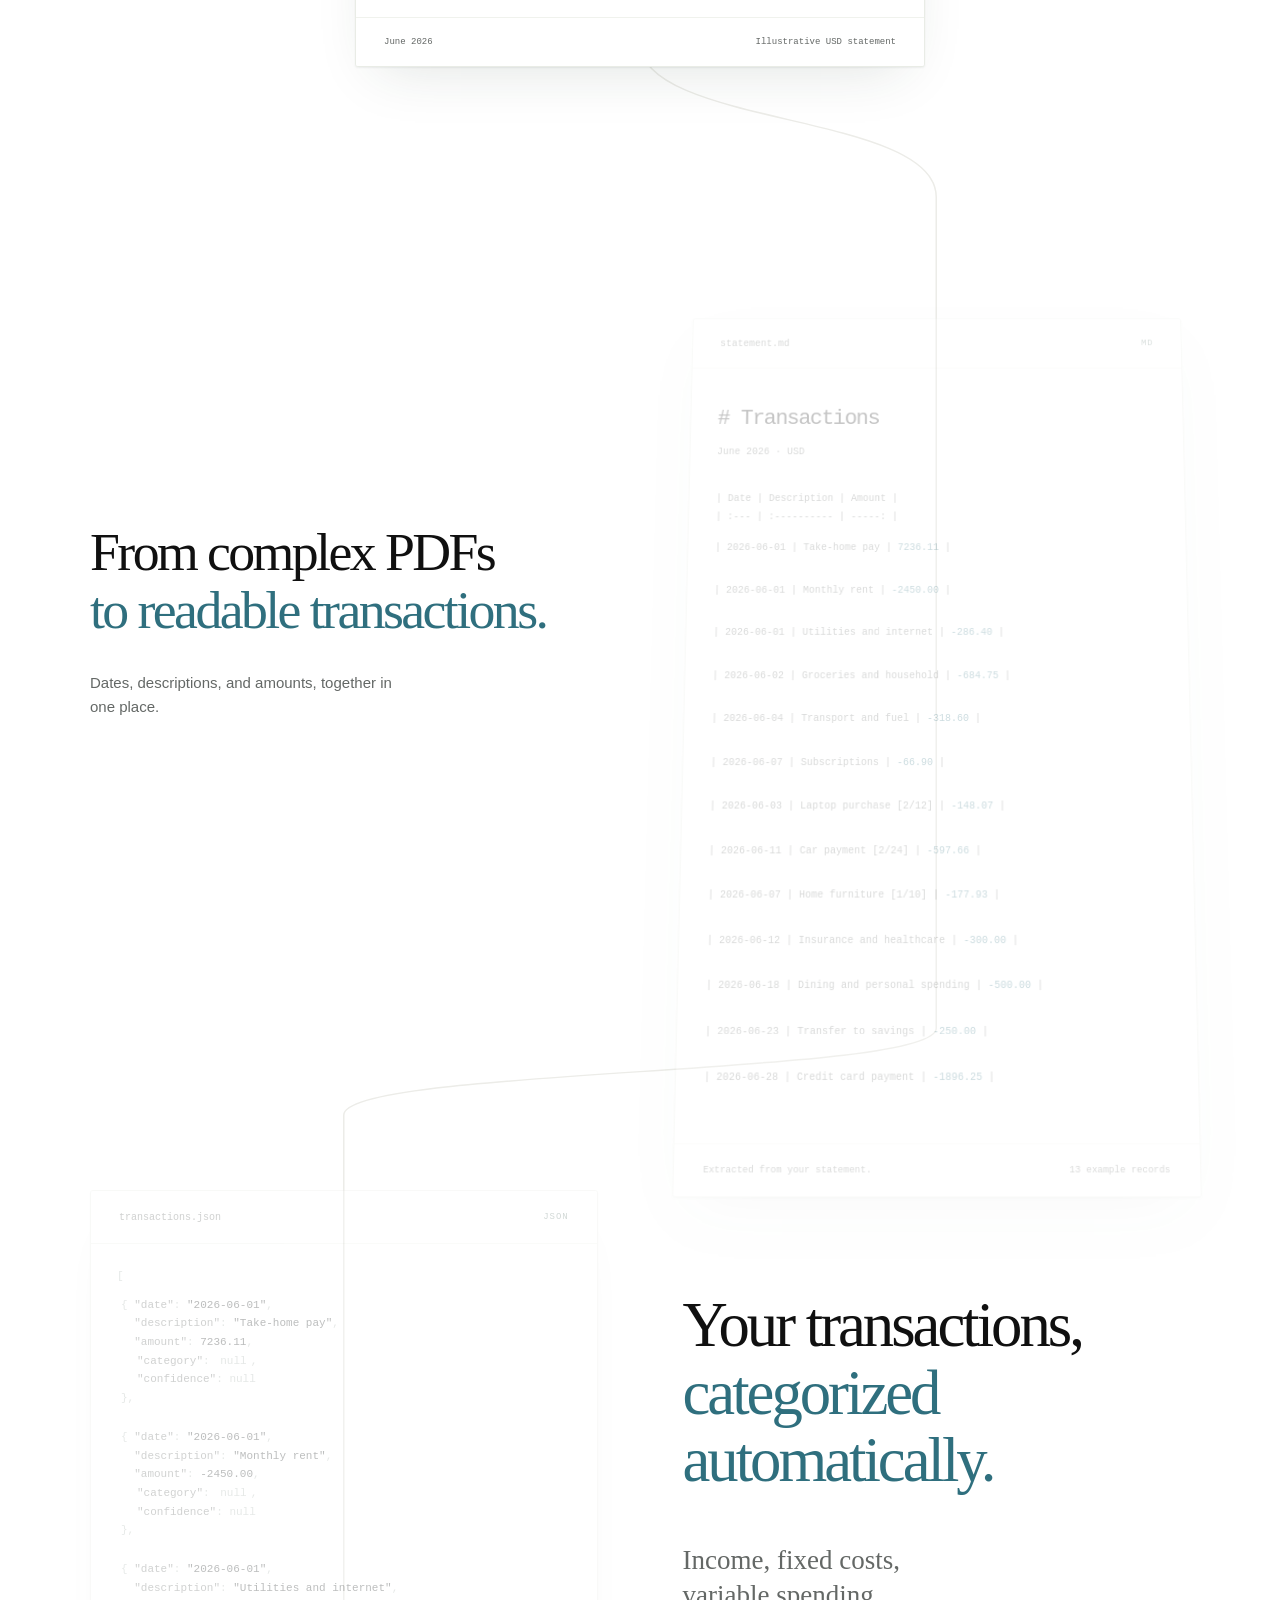
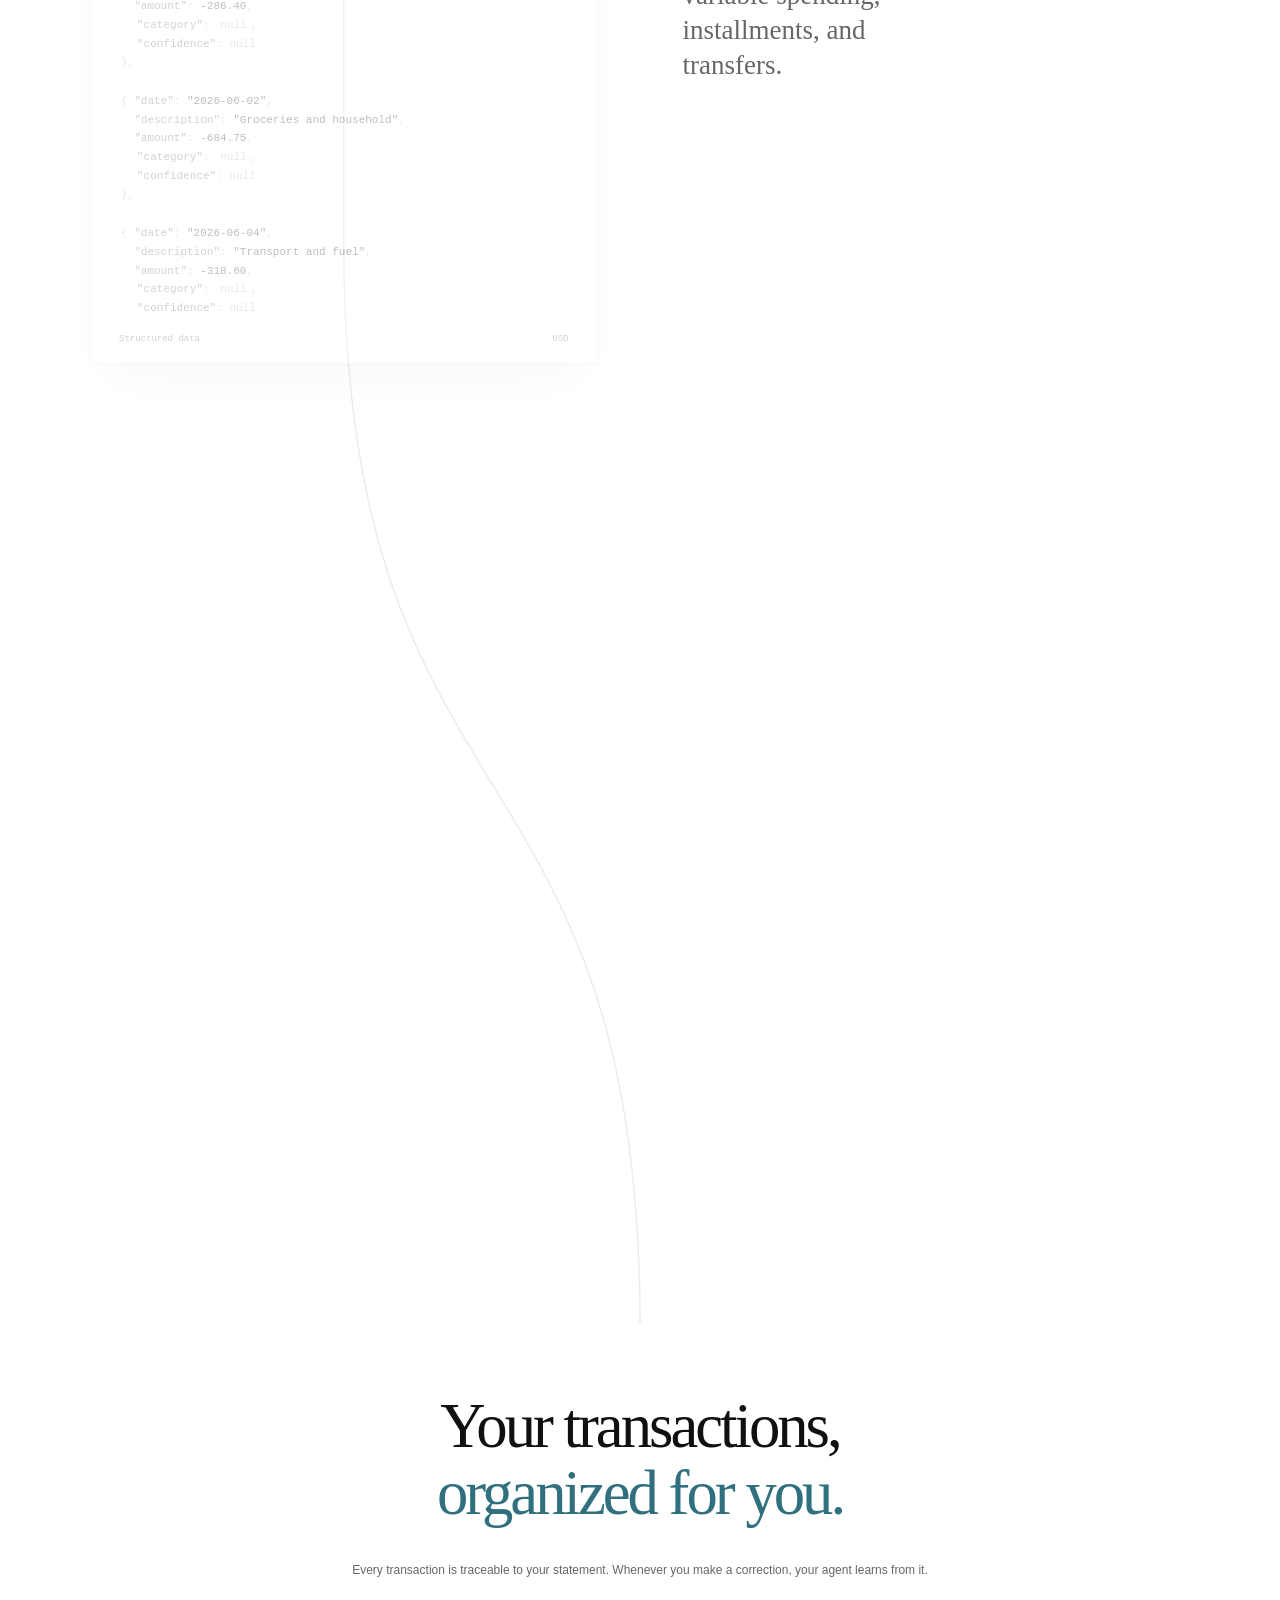
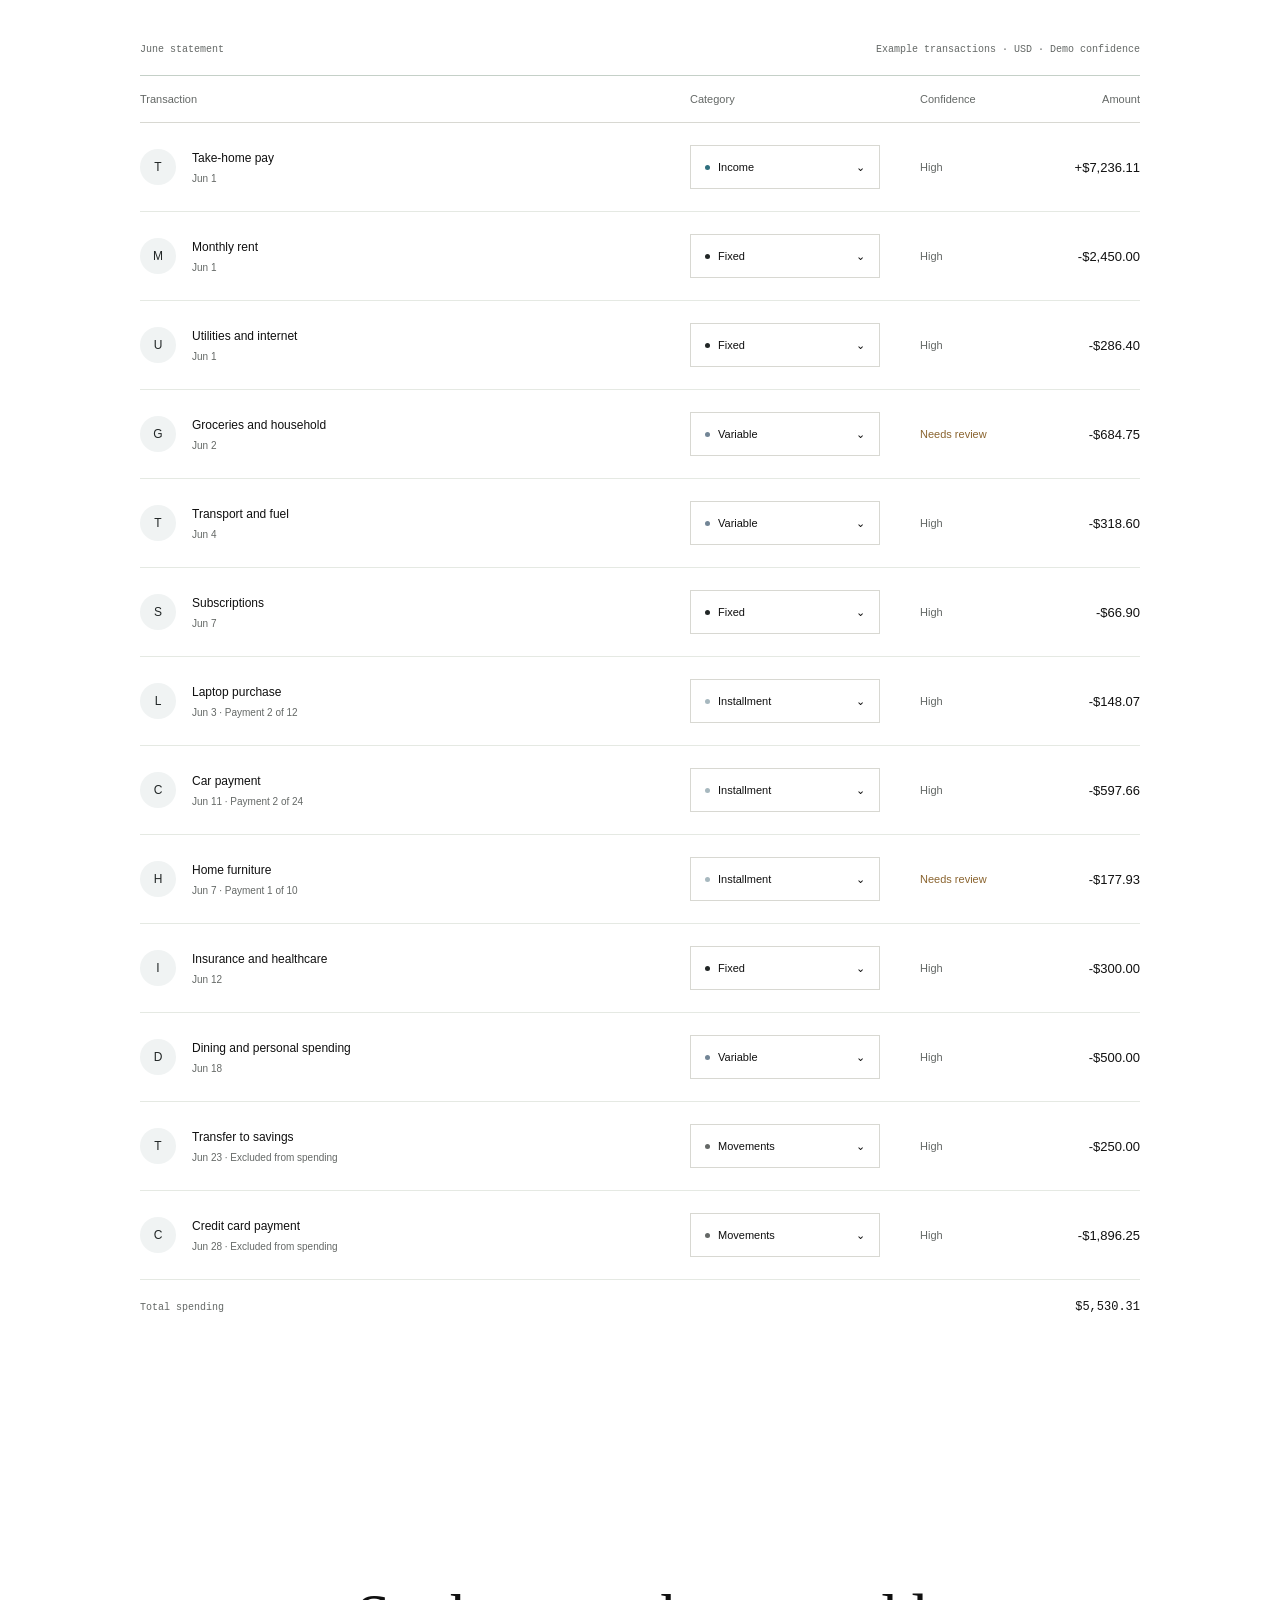
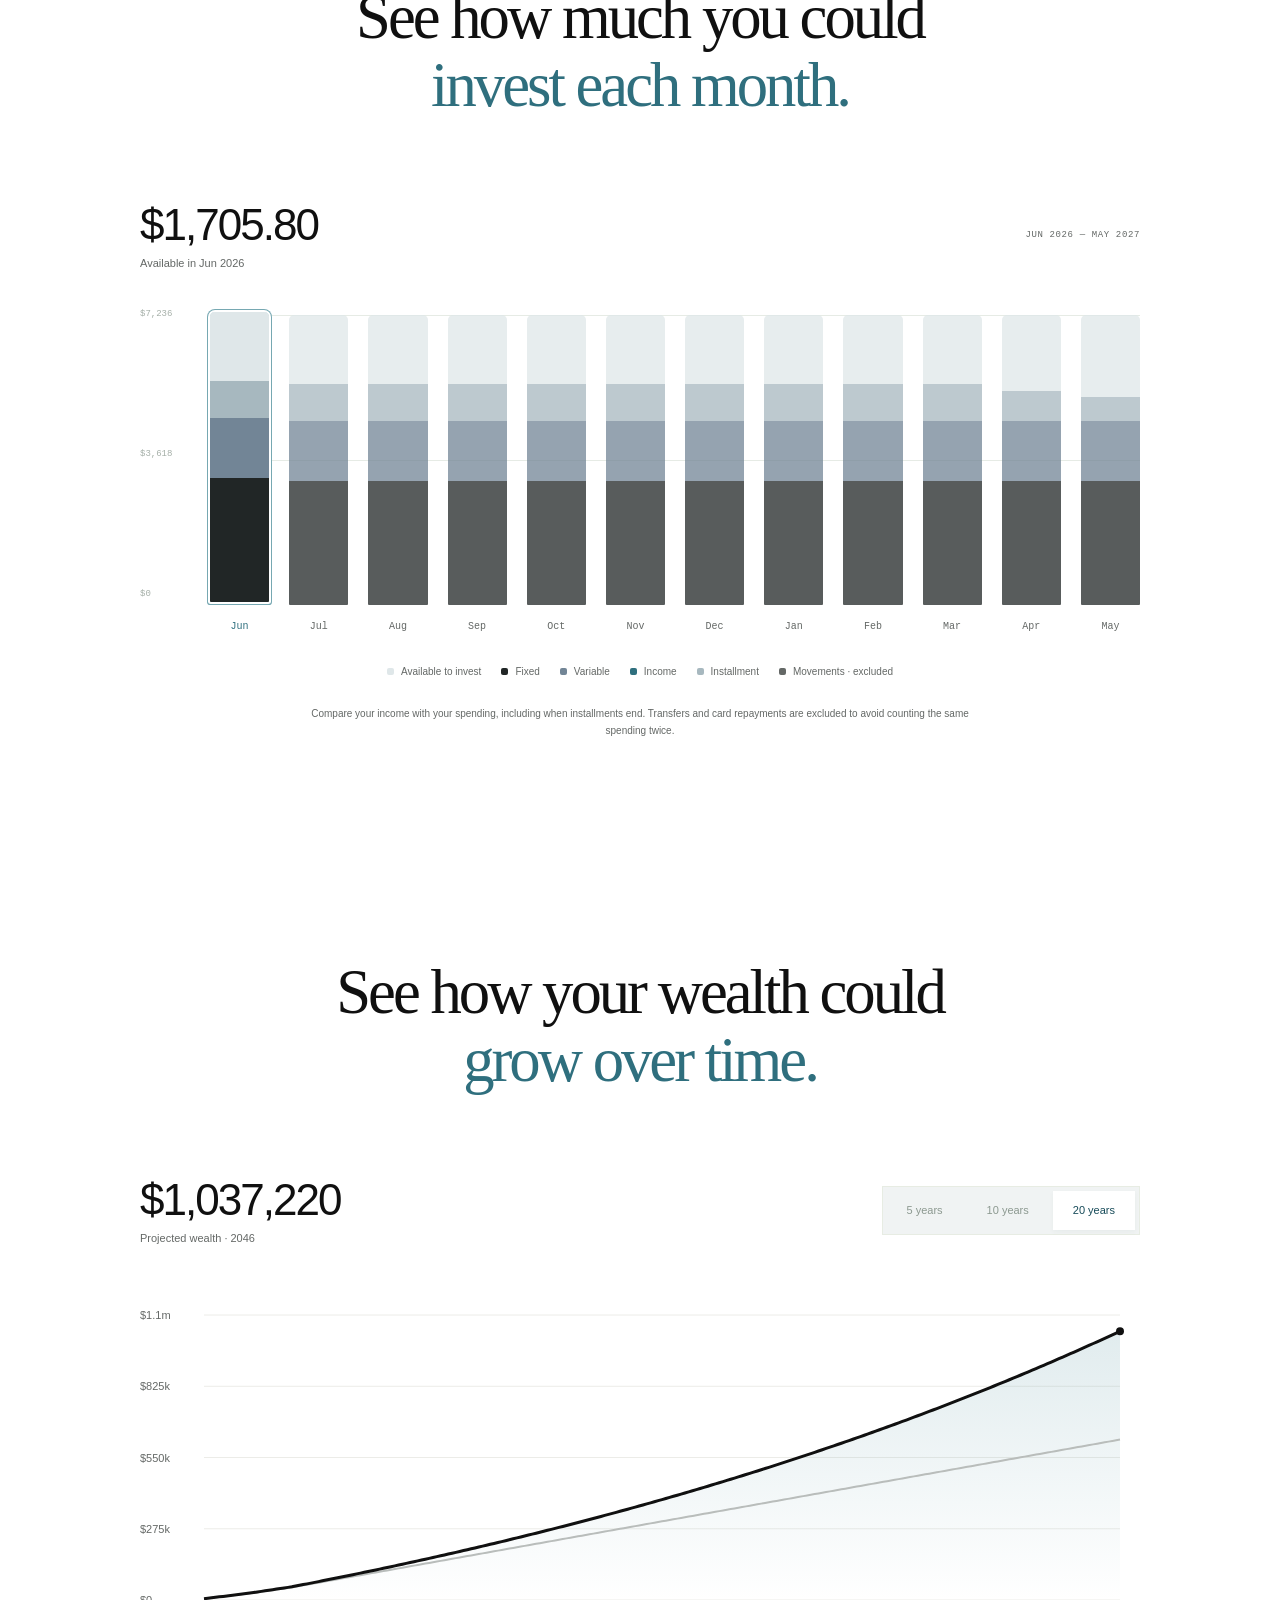
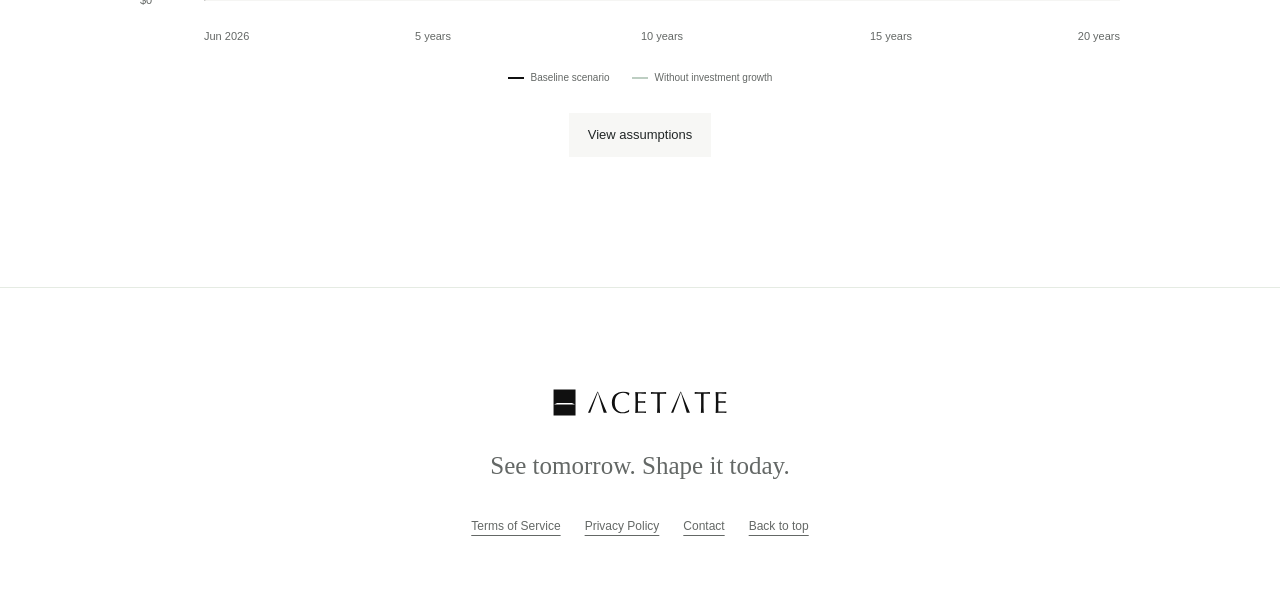
==== commit d7a5a326: "Add creator contact page and refine landing navigation and financial demo" ====
--- a/index.html
+++ b/index.html
@@ -1,15 +1,15 @@
 <!doctype html>
-<html lang="en"><head><meta charset="utf-8"><meta name="viewport" content="width=device-width,initial-scale=1"><meta name="theme-color" content="#ffffff"><link rel="icon" href="assets/favicon.svg" type="image/svg+xml"><meta name="description" content="Turn messy PDF statements into clean data and a clearer view of your financial future."><title>Acetate — A clearer financial future</title><link rel="stylesheet" href="landing.css"></head>
-<body><a class="skip" href="#main">Skip to content</a><header class="site-header"><a href="#main" aria-label="Acetate home"><img src="assets/acetate.svg" alt="Acetate" width="144" height="30"></a><a class="app-login" href="https://app.acetate.me/login">Sign in</a></header>
+<html lang="en"><head><meta charset="utf-8"><meta name="viewport" content="width=device-width,initial-scale=1"><meta name="theme-color" content="#ffffff"><link rel="icon" href="assets/favicon.svg" type="image/svg+xml"><meta name="description" content="Turn messy PDF statements into clean data and a clearer view of your financial future."><title>Acetate — A clearer financial future</title><link rel="stylesheet" href="landing.css"><link rel="stylesheet" href="navigation.css"></head>
+<body><a class="skip" href="#main">Skip to content</a><header class="site-header"><a href="#main" aria-label="Acetate home"><img src="assets/acetate.svg" alt="Acetate" width="144" height="30"></a><a class="app-login nav-button nav-signin" href="https://app.acetate.me/login">Sign in</a></header>
 <main id="main"><div class="flow" id="flow"><svg class="thread" id="thread" aria-hidden="true"><path id="thread-base"/><path id="thread-color"/><circle id="thread-tip" r="4"/></svg>
-<section class="hero"><h1>Personal finance<br>to help you <em>build wealth.</em></h1><p class="hero-subtitle">See how your wealth changes with decisions big and small.</p><div class="paper-anchor hero-anchor" id="pdf-anchor"><figure class="paper pdf-paper" id="pdf-paper"><figcaption><span>June-statement.pdf</span><span class="format">PDF</span></figcaption><div class="demo-statement" aria-label="Example consolidated statement in English and US dollars"><div class="statement-heading"><span>ACCOUNT STATEMENT</span><strong>June 2026</strong><small>Consolidated account activity · USD</small></div><div class="statement-editorial"><img src="assets/statement-editorial.png" alt="Black-and-white lifestyle photograph of a woman at a café, part of the statement’s promotional layout" width="1536" height="1024" fetchpriority="high"><div class="statement-editorial-copy"><strong>Less paperwork.<br>More room<br>for plans.</strong></div></div><div class="statement-period">ACTIVITY · MAY 1 – JUNE 10, 2026</div><table class="statement-table"><thead><tr><th>Date</th><th>Description</th><th>Amount (USD)</th></tr></thead><tbody id="statement-rows"></tbody></table><div class="statement-summary"><span>Income<strong id="statement-income">$7,236.11</strong></span><span>Purchases<strong id="statement-purchases">$5,530.31</strong></span><span>Available<strong id="statement-available">$1,705.80</strong></span></div><div class="statement-terms"><strong>Statement notes</strong><p>Installment amounts reflect the payment due this cycle. Transfers between your accounts and credit card settlements appear in account activity.</p><p>Keep this statement for your records. Review individual entries for payment dates and installment schedules.</p></div></div><div class="paper-bottom">June 2026 <span>Illustrative USD statement</span></div></figure></div></section>
-<section class="chapter text-chapter"><div class="chapter-layout"><div class="chapter-copy reveal"><h2>From complex PDFs<br><em>to readable transactions.</em></h2><p class="chapter-description">Dates, descriptions, and amounts, together in one place.</p></div><div class="paper-anchor" id="markdown-anchor"><article class="paper code-paper lift" id="markdown-paper" aria-label="Markdown extracted from the statement"><div class="paper-label"><span>statement.md</span><span class="format">MD</span></div><div class="markdown"><div class="md-heading"># Transactions</div><div class="md-meta">June 2026 · USD</div><div class="md-rule">| Date | Description | Amount |<br>| :--- | :---------- | -----: |</div><div id="markdown-lines"></div></div><div class="paper-bottom">Extracted from your statement.<span>11 example records</span></div></article></div></div></section>
+<section class="hero"><h1>Personal finance<br>to help you <em>build wealth.</em></h1><p class="hero-subtitle">See how your wealth changes with decisions big and small.</p><div class="paper-anchor hero-anchor" id="pdf-anchor"><figure class="paper pdf-paper" id="pdf-paper"><figcaption><span>June-statement.pdf</span><span class="format">PDF</span></figcaption><div class="demo-statement" aria-label="Example consolidated statement in English and US dollars"><div class="statement-heading"><span>ACCOUNT STATEMENT</span><strong>June 2026</strong><small>Consolidated account activity · USD</small></div><div class="statement-editorial"><img src="assets/statement-editorial.png" alt="Black-and-white lifestyle photograph of a woman at a café, part of the statement’s promotional layout" width="1536" height="1024" fetchpriority="high"><div class="statement-editorial-copy"><strong>Less paperwork.<br>More room<br>for plans.</strong></div></div><div class="statement-period">ACTIVITY · JUNE 1–30, 2026</div><table class="statement-table"><thead><tr><th>Date</th><th>Description</th><th>Amount (USD)</th></tr></thead><tbody id="statement-rows"></tbody></table><div class="statement-summary"><span>Income<strong id="statement-income">$7,236.11</strong></span><span>Purchases<strong id="statement-purchases">$5,530.31</strong></span><span>Available<strong id="statement-available">$1,705.80</strong></span></div><div class="statement-terms"><strong>Statement notes</strong><p>Installment amounts reflect the payment due this cycle. Transfers between your accounts and credit card settlements appear in account activity.</p><p>Keep this statement for your records. Review individual entries for payment dates and installment schedules.</p></div></div><div class="paper-bottom">June 2026 <span>Illustrative USD statement</span></div></figure></div></section>
+<section class="chapter text-chapter"><div class="chapter-layout"><div class="chapter-copy reveal"><h2>From complex PDFs<br><em>to readable transactions.</em></h2><p class="chapter-description">Dates, descriptions, and amounts, together in one place.</p></div><div class="paper-anchor" id="markdown-anchor"><article class="paper code-paper lift" id="markdown-paper" aria-label="Markdown extracted from the statement"><div class="paper-label"><span>statement.md</span><span class="format">MD</span></div><div class="markdown"><div class="md-heading"># Transactions</div><div class="md-meta">June 2026 · USD</div><div class="md-rule">| Date | Description | Amount |<br>| :--- | :---------- | -----: |</div><div id="markdown-lines"></div></div><div class="paper-bottom">Extracted from your statement.<span id="record-count">13 example records</span></div></article></div></div></section>
 <section class="json-chapter" id="json-chapter"><div class="json-sticky"><div class="chapter-layout reverse"><div class="paper-anchor" id="json-anchor"><article class="paper code-paper json-paper" id="json-paper" aria-label="Structured transactions, categorized one at a time"><div class="paper-label"><span>transactions.json</span><span class="format">JSON</span></div><div class="json-code"><span class="bracket">[</span><div id="json-records"></div><span class="bracket">]</span></div><div class="paper-bottom"><span id="record-progress">Structured data</span><span>USD</span></div></article></div><div class="chapter-copy"><h2 class="reveal">Your transactions,<br><em>categorized automatically.</em></h2><p class="category-caption" id="category-caption">Income, fixed costs, variable spending, installments, and transfers.</p></div></div></div></section>
 <section class="list-section" id="list-section"><div class="section-heading reveal"><h2>Your transactions,<br><em>organized for you.</em></h2></div><p class="category-intro">Every transaction is traceable to your statement. Whenever you make a correction, your agent learns from it.</p><div class="transaction-list" id="list-anchor"><div class="list-header"><span>June statement</span><span>Example transactions · USD · Demo confidence</span></div><div class="transaction-columns" aria-hidden="true"><span>Transaction</span><span>Category</span><span>Confidence</span><span>Amount</span></div><div id="transaction-rows" role="list"></div><div class="list-footer"><span>Total spending</span><strong id="transaction-total"></strong></div></div></section>
 </div>
 <section class="capacity-section chart-section" id="capacity-section"><div class="section-heading reveal"><h2>See how much you could<br><em>invest each month.</em></h2></div><div class="chart-frame reveal"><div class="chart-top"><div><div class="metric" id="capacity-value"></div><div class="metric-label" id="capacity-label">Available in June</div></div><span class="chart-period">JUN 2026 — MAY 2027</span></div><div class="capacity-chart"><div class="y-axis"><span>$7,236</span><span>$3,618</span><span>$0</span></div><div class="month-bars" id="month-bars" role="group" aria-label="Monthly categories and investment capacity"></div></div><div class="legend" id="legend"></div><p class="chart-note">Compare your income with your spending, including when installments end. Transfers and card repayments are excluded to avoid counting the same spending twice.</p></div></section>
-<section class="wealth-section chart-section" id="wealth-section"><div class="section-heading reveal"><h2>See how your wealth could<br><em>grow over time.</em></h2></div><div class="chart-frame reveal"><div class="chart-top"><div><div class="metric" id="wealth-value"></div><div class="metric-label" id="wealth-label"></div></div><div class="horizon" role="group" aria-label="Projection horizon"><button data-years="5" aria-pressed="false">5 years</button><button data-years="10" aria-pressed="false">10 years</button><button data-years="20" aria-pressed="true">20 years</button></div></div><svg class="wealth-chart" id="wealth-chart" viewBox="0 0 1000 370" role="img" aria-label="Wealth projection over time"></svg><div class="wealth-legend"><span><i></i>Baseline scenario</span><span><i></i>Starting wealth + contributions</span></div><button class="assumptions-link" id="view-assumptions">View assumptions ↗</button></div></section>
-<footer><img src="assets/acetate.svg" alt="Acetate" width="124" height="25"><p>See tomorrow. Shape it today.</p><nav class="footer-links" aria-label="Footer"><a href="terms-of-service.html">Terms of Service</a><a href="privacy-policy.html">Privacy Policy</a><a href="#main">Back to the beginning ↑</a></nav></footer></main><dialog id="category-picker" aria-labelledby="picker-title"><div class="dialog-heading"><div><h3 id="picker-title">Change category</h3><p id="picker-transaction"></p></div><button class="dialog-close" aria-label="Close category selector">×</button></div><div id="category-options"></div><p class="picker-note">Changes apply to this demo. New installments without a schedule count this month only.</p></dialog>
-<dialog id="assumptions-dialog" aria-labelledby="assumptions-title"><div class="dialog-heading"><h3 id="assumptions-title">Behind this scenario</h3><button class="dialog-close" aria-label="Close assumptions">×</button></div><dl><dt>Starting reserve</dt><dd id="assumption-start"></dd><dt>Annual return</dt><dd>5%, compounded monthly</dd><dt>Contributions</dt><dd>Each month’s positive available amount, invested at month end</dd><dt>Values</dt><dd>USD, nominal. Taxes, fees, and inflation excluded.</dd></dl><p>Fixed and variable costs repeat. Scheduled installments end on time. Movements are excluded.</p><p>This demo estimates a possible outcome; it is not a guarantee or individualized investment advice.</p></dialog>
+<section class="wealth-section chart-section" id="wealth-section"><div class="section-heading reveal"><h2>See how your wealth could<br><em>grow over time.</em></h2></div><div class="chart-frame reveal"><div class="chart-top"><div><div class="metric" id="wealth-value"></div><div class="metric-label" id="wealth-label"></div></div><div class="horizon" role="group" aria-label="Projection horizon"><button data-years="5" aria-pressed="false">5 years</button><button data-years="10" aria-pressed="false">10 years</button><button data-years="20" aria-pressed="true">20 years</button></div></div><svg class="wealth-chart" id="wealth-chart" viewBox="0 0 1000 370" role="img" aria-label="Wealth projection over time"></svg><div class="wealth-legend"><span><i></i>Baseline scenario</span><span><i></i>Without investment growth</span></div><button class="assumptions-link nav-button nav-tertiary" id="view-assumptions">View assumptions</button></div></section>
+<footer><img src="assets/acetate.svg" alt="Acetate" width="124" height="25"><p>See tomorrow. Shape it today.</p><nav class="footer-links" aria-label="Footer"><a href="terms-of-service.html">Terms of Service</a><a href="privacy-policy.html">Privacy Policy</a><a href="contact.html">Contact</a><a href="#main">Back to top</a></nav></footer></main><dialog id="category-picker" aria-labelledby="picker-title"><div class="dialog-heading"><div><h3 id="picker-title">Change category</h3><p id="picker-transaction"></p></div><button class="dialog-close" aria-label="Close category selector">×</button></div><div id="category-options"></div><p class="picker-note">Changes apply to this demo. New installments without a schedule count this month only.</p></dialog>
+<dialog id="assumptions-dialog" aria-labelledby="assumptions-title"><div class="dialog-heading"><h3 id="assumptions-title">Behind this scenario</h3><button class="dialog-close" aria-label="Close assumptions">×</button></div><dl><dt>Starting balance · June 2026</dt><dd id="assumption-start"></dd><dt>Annual return</dt><dd>5% assumed annual return, compounded monthly</dd><dt>Contributions</dt><dd>Monthly surplus invested at month end. Shortfalls reduce the balance.</dd><dt>Values</dt><dd>USD, nominal. Taxes, fees, and inflation excluded.</dd></dl><p>Take-home pay and ongoing expenses stay constant in this example. Installments end on schedule, with no replacement purchases. All monthly surplus is invested; no separate emergency-cash allocation is modeled. Transfers and card settlements are excluded to avoid double counting.</p><p>This demo estimates a possible outcome; it is not a guarantee or individualized investment advice.</p></dialog>
 <div class="correction-toast" id="correction-toast" hidden><div role="status" aria-live="polite"><strong id="toast-title">Category updated</strong><p id="toast-message"></p></div><button id="undo-correction">Undo</button><button id="dismiss-toast" aria-label="Dismiss notification">×</button></div>
 <script src="landing.js"></script></body></html>
--- a/navigation.css
+++ b/navigation.css
@@ -0,0 +1,33 @@
+/* Acetate Time System: Ink primary, Canvas secondary, Pane tertiary.
+   Visible labels, 44px targets, sharp corners, and Deep Horizon focus. */
+a.nav-button,button.nav-button{display:inline-flex;align-items:center;justify-content:center;gap:8px;min-height:44px;padding:11px 18px;border:1px solid #d8d8d2;border-radius:0;font:500 13px/20px "Helvetica Neue",Arial,sans-serif;text-decoration:none;white-space:nowrap;background:#fff;color:#101010;cursor:pointer;transition:background-color .16s,border-color .16s,color .16s}
+a.nav-button:hover,button.nav-button:hover{background:#f7f7f5;border-color:#646866}
+a.nav-button:active,button.nav-button:active{background:#f0f3f3;border-color:#174b59}
+a.nav-button:focus-visible,button.nav-button:focus-visible{outline:2px solid #174b59;outline-offset:3px}
+a.nav-primary,a.nav-signin{background:#101010;color:#fff;border-color:#101010}
+a.nav-primary:hover,a.nav-signin:hover{background:#212626;color:#fff;border-color:#212626}
+a.nav-primary:active,a.nav-signin:active{background:#174b59;color:#fff;border-color:#174b59}
+a.nav-back{background:transparent;border-color:transparent;color:#646866}
+a.nav-back:hover{background:#f7f7f5;border-color:transparent;color:#101010}
+a.nav-back:active{background:#f0f3f3;border-color:transparent;color:#101010}
+button.nav-tertiary{display:flex;width:fit-content;background:#f7f7f5;border-color:transparent;color:#212626}
+button.nav-tertiary:hover{background:#f0f3f3;border-color:#d8d8d2}
+button.nav-tertiary:active{background:#dfe7e9;border-color:#646866}
+.social-links{gap:12px;margin-top:16px}.social-links a.nav-button{min-width:100px}.email.nav-button{margin-top:4px}
+@media(max-width:400px){a.nav-button,button.nav-button{padding-inline:14px}}
+@media(prefers-reduced-motion:reduce){a.nav-button,button.nav-button{transition:none}}
+@media(forced-colors:active){a.nav-button,button.nav-button{border-color:ButtonText}a.nav-button:focus-visible,button.nav-button:focus-visible{outline-color:Highlight}}
+
+.contact-actions{display:flex;flex-wrap:wrap;gap:8px;margin-top:20px}a.nav-ghost{background:transparent;border-color:transparent;color:#212626;padding-inline:14px}a.nav-ghost:hover{background:#f7f7f5;border-color:transparent;color:#101010}a.nav-ghost:active{background:#f0f3f3;border-color:transparent;color:#174b59}.button-icon{display:block;width:20px;height:20px;flex:none;fill:currentColor}.contact-actions .nav-button{border-radius:0}
+/* Keep every interactive control consistent with the requested sharp geometry. */
+button,.category-edit,.category-option,.dialog-close,.horizon,.horizon button{border-radius:0}
+
+/* Align navigation labels, icons, and marks across the four static pages. */
+.site-header,.masthead{box-sizing:border-box;width:100%;max-width:1200px;min-height:100px;height:auto;margin:0 auto;padding:24px 40px;display:flex;align-items:center;justify-content:space-between;gap:12px 24px;flex-wrap:wrap}
+.site-header>a:first-child,.masthead>a:first-child{display:flex;align-items:center;min-height:44px}
+.site-header img,.masthead img{display:block;width:190px;height:auto}
+.legal-page .legal-navigation{display:flex;align-items:center;flex-wrap:wrap;gap:8px;margin-bottom:36px}
+.legal-navigation a.nav-button{height:44px;min-height:44px;padding:11px 14px;line-height:20px;margin:0}
+.legal-navigation a[aria-current="page"]{background:#f0f3f3;color:#101010}
+.contact-actions,.footer-links,footer nav{align-items:center}
+@media(max-width:760px){.site-header,.masthead{min-height:84px;padding:20px;gap:8px 16px}.site-header img,.masthead img{width:186px}.legal-page{padding-inline:20px}.legal-page .legal-navigation{gap:4px}.legal-navigation a.nav-button{padding-inline:12px}}
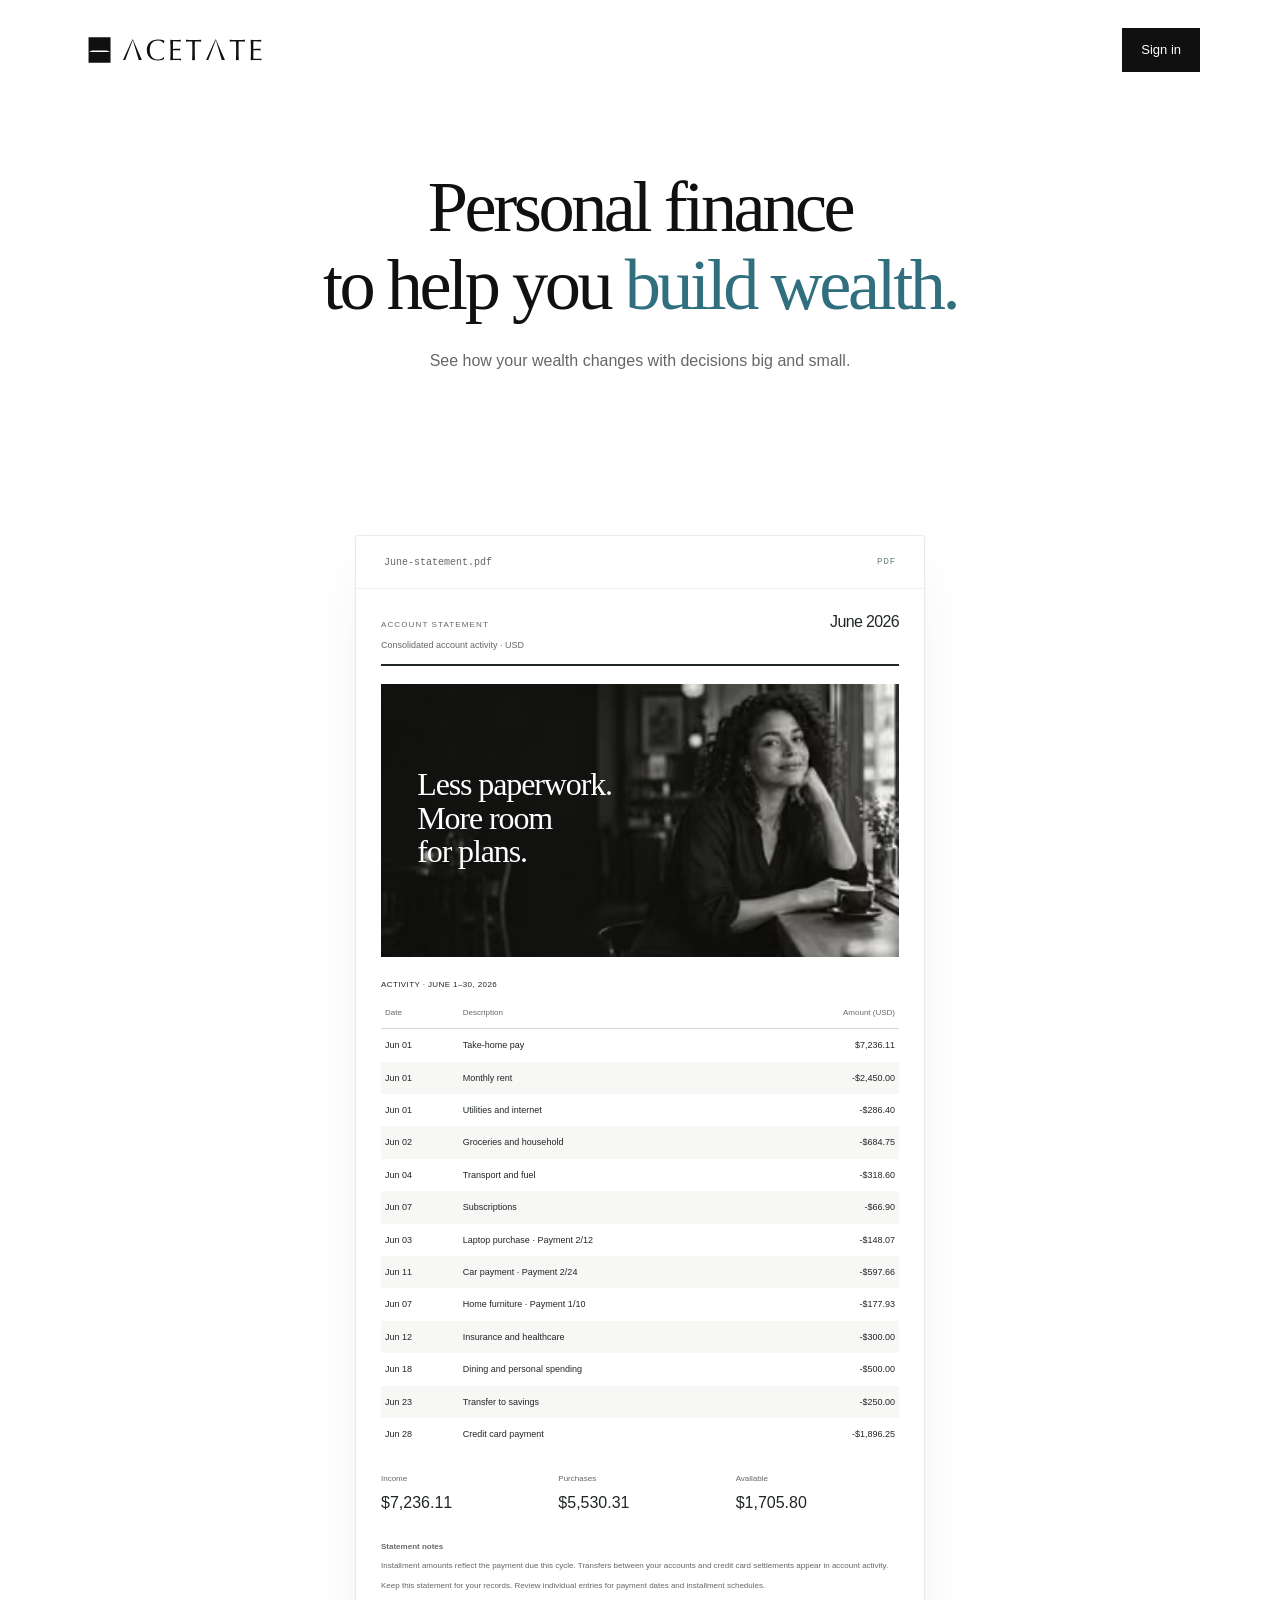
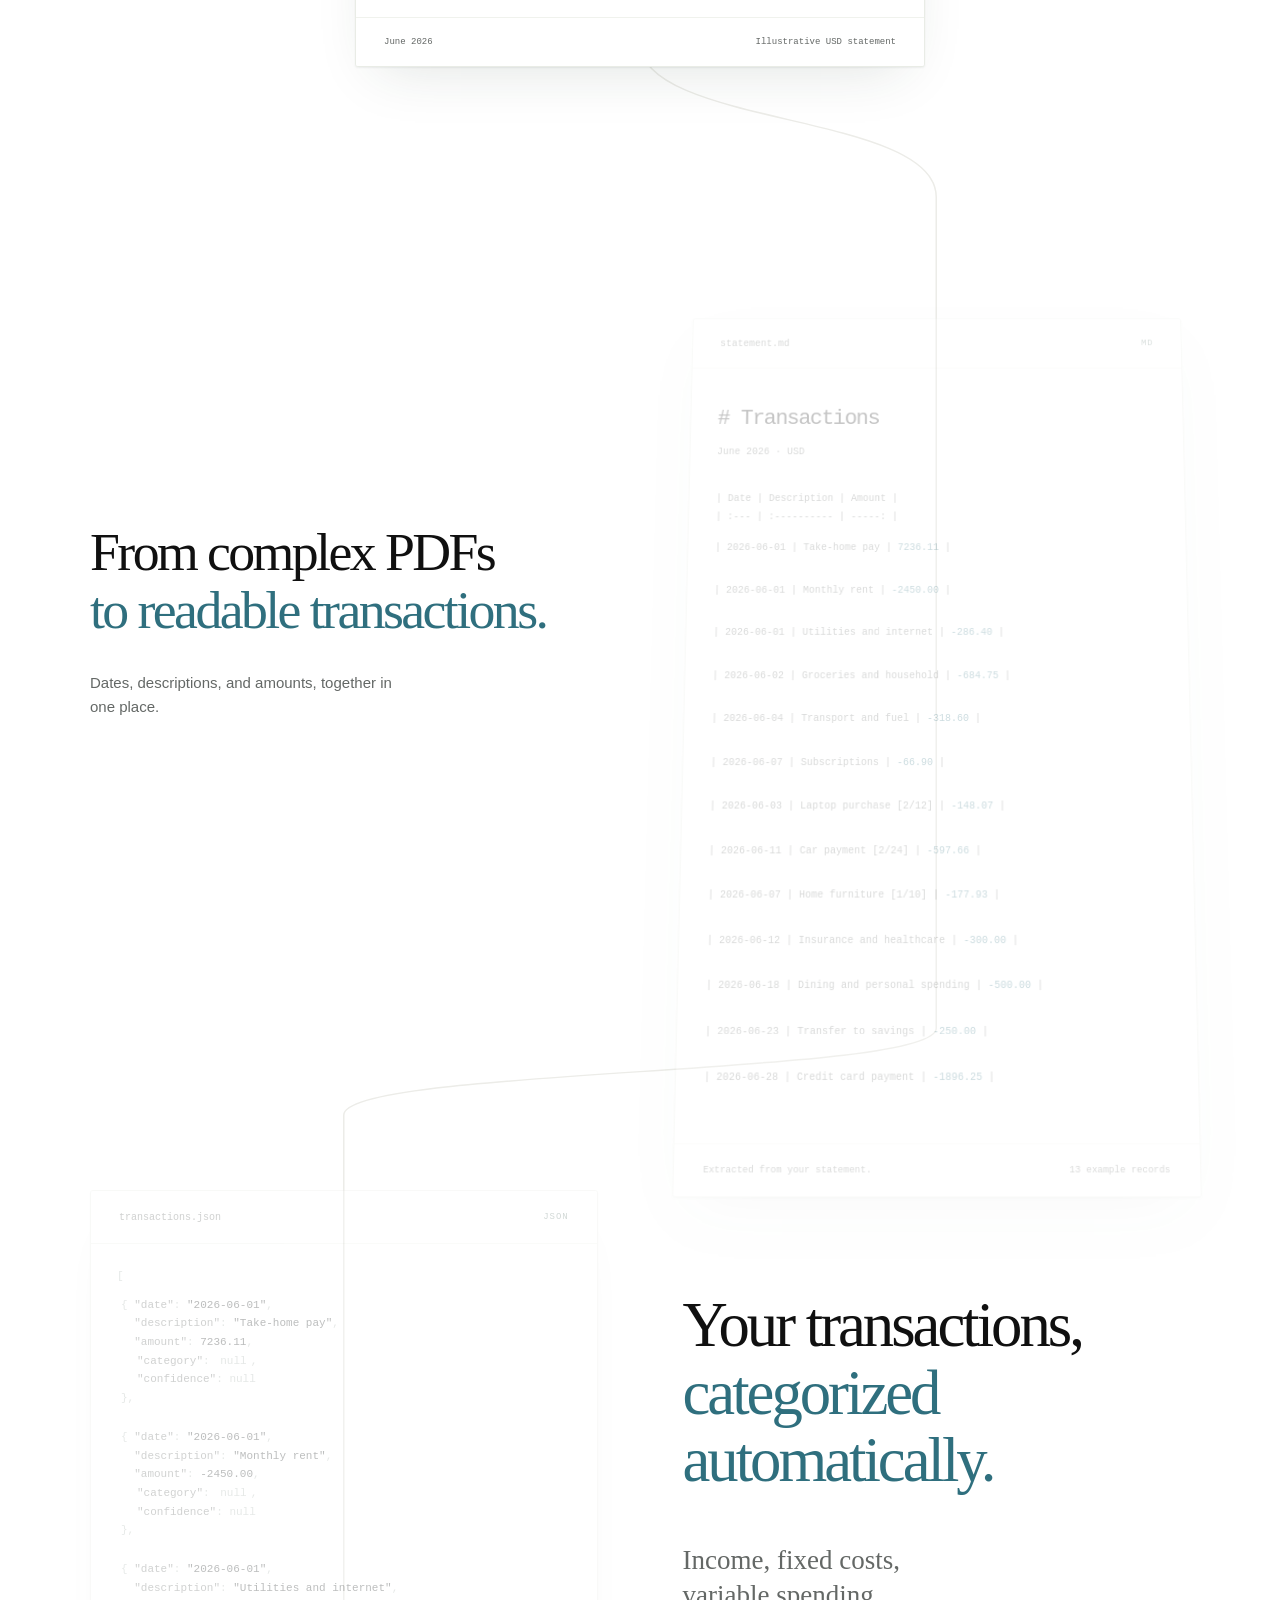
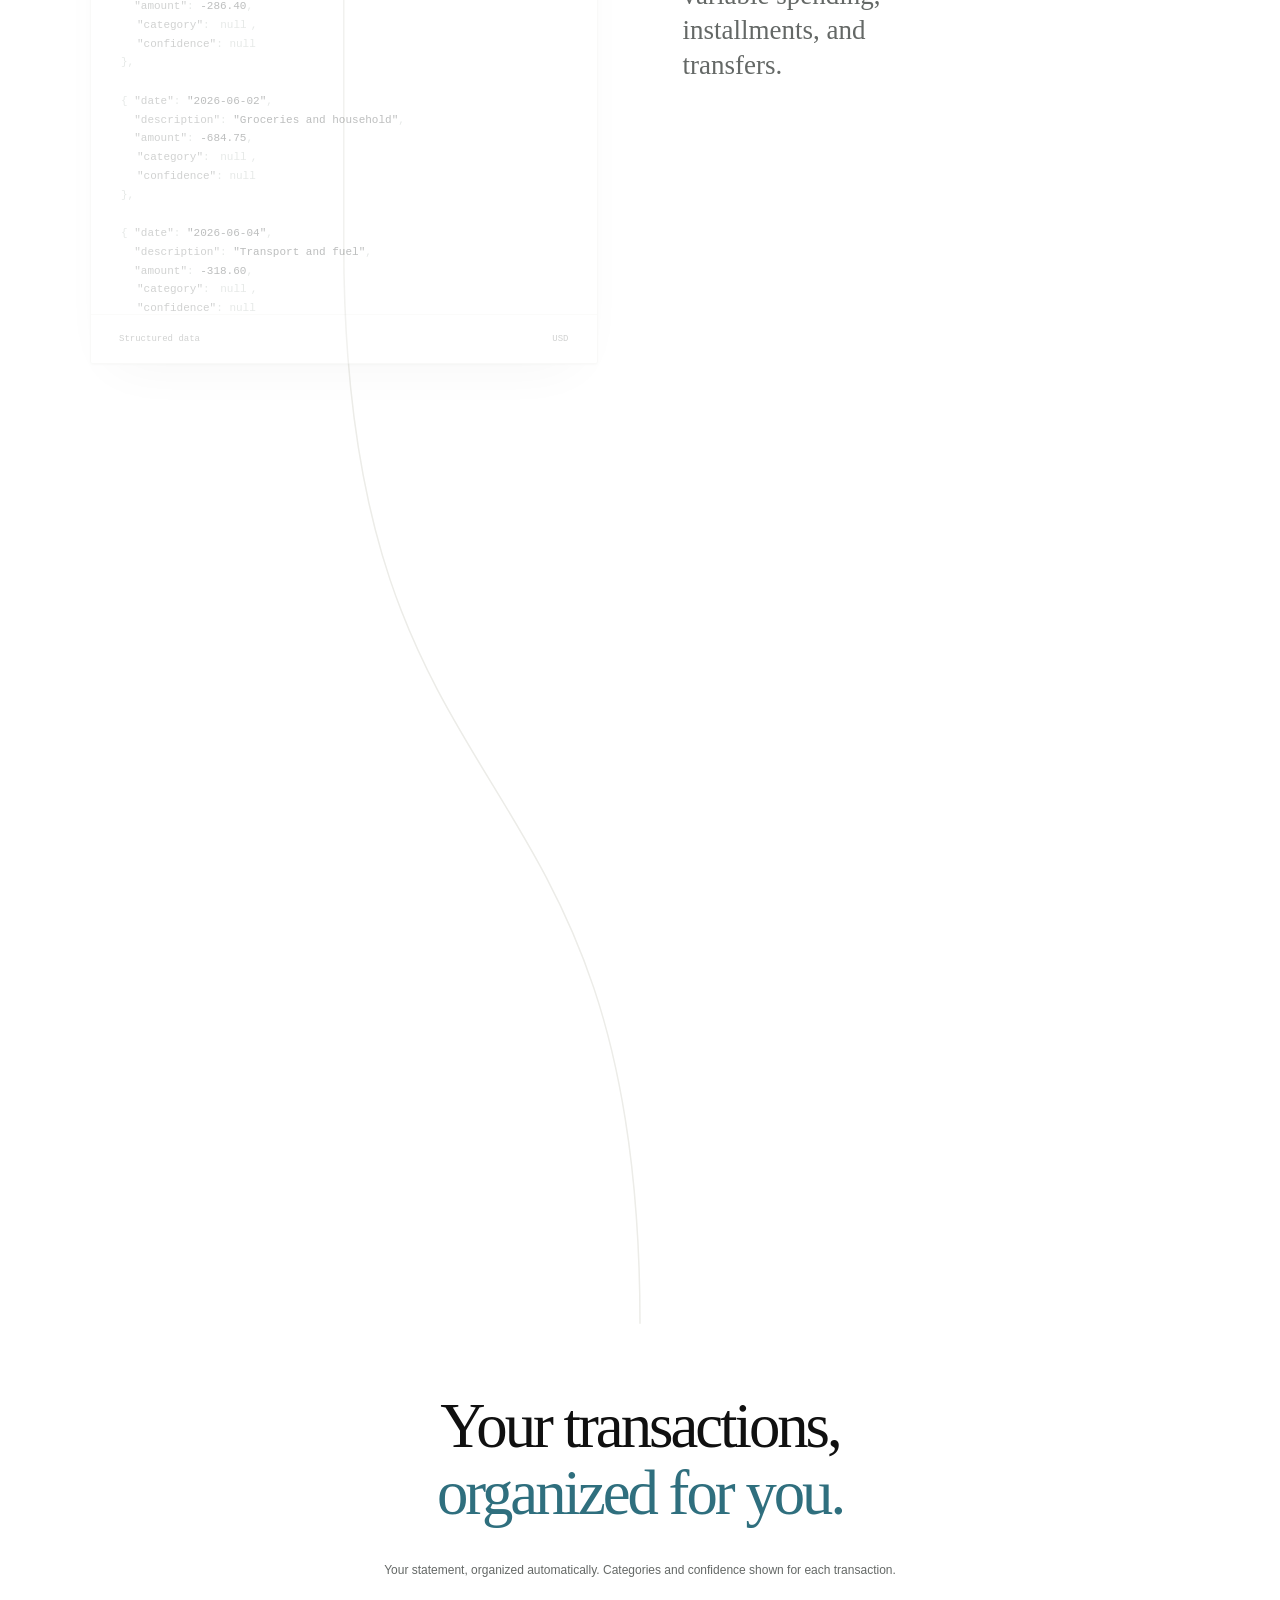
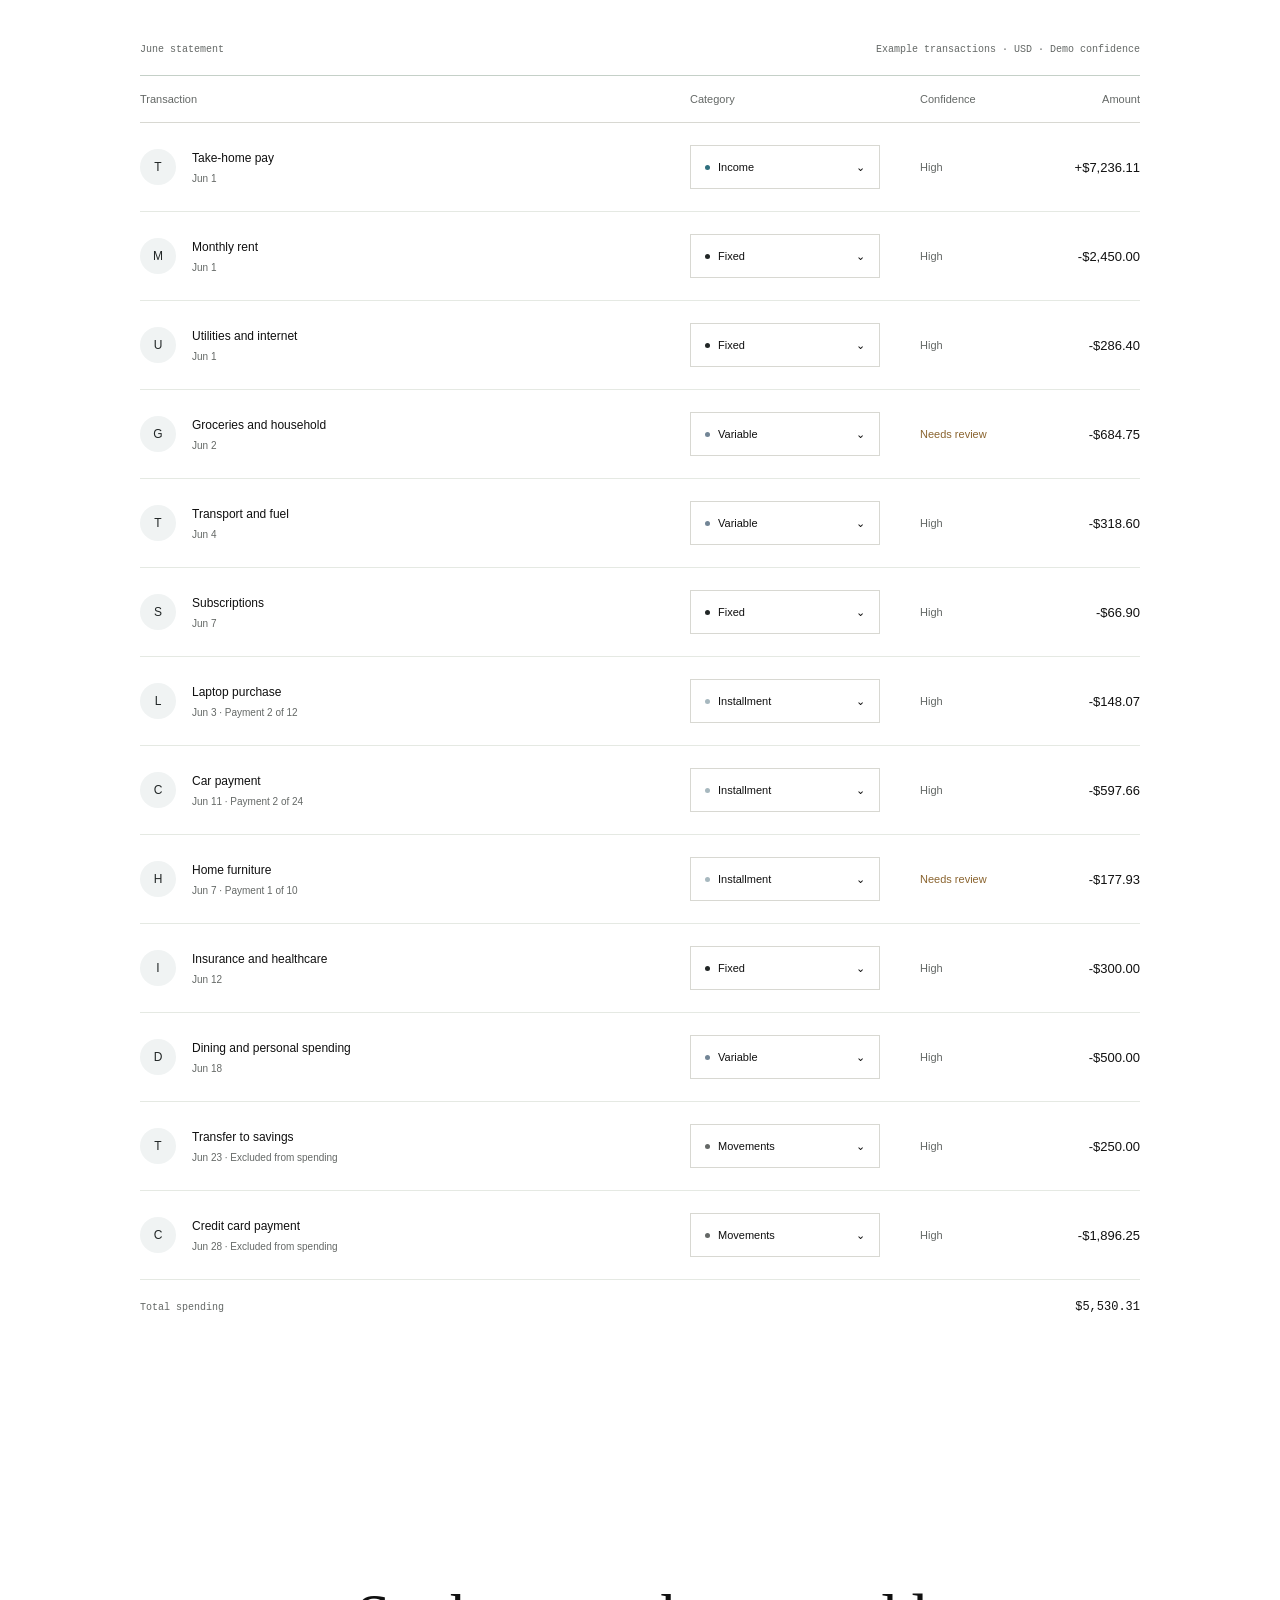
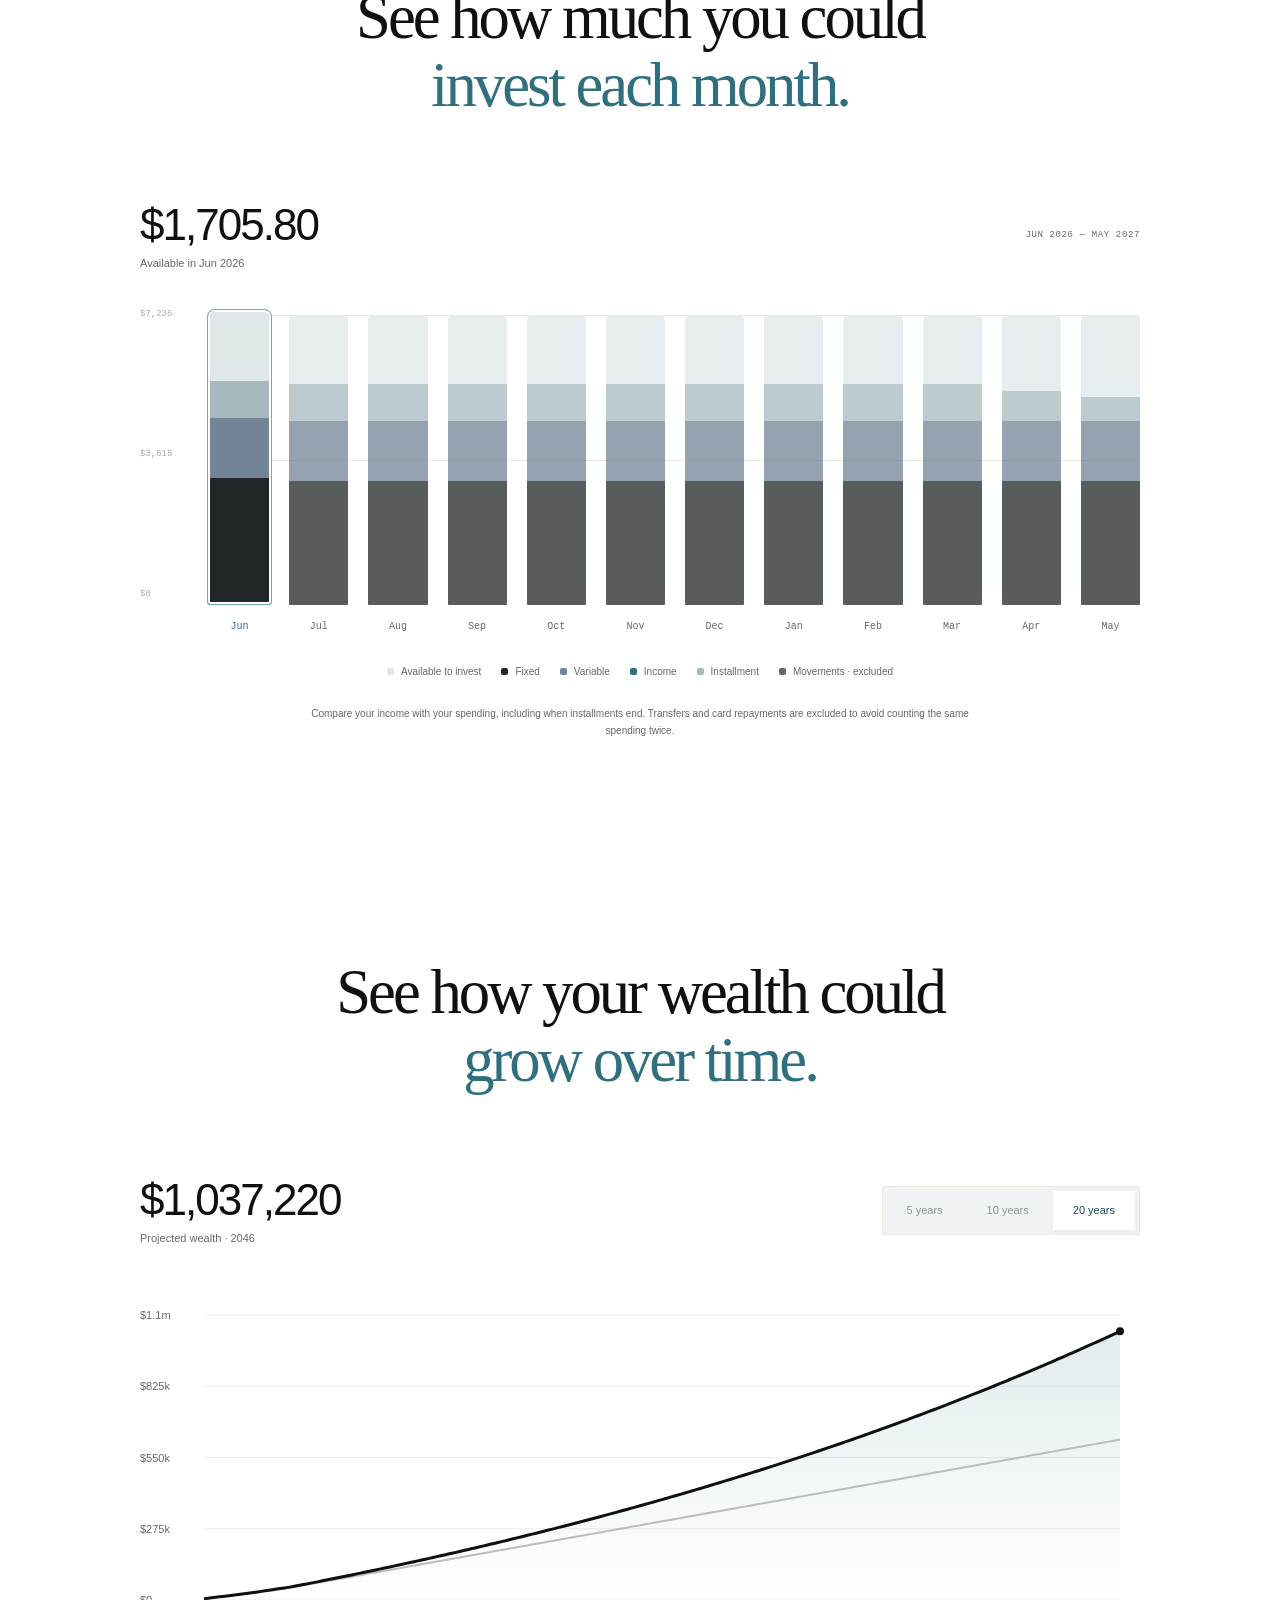
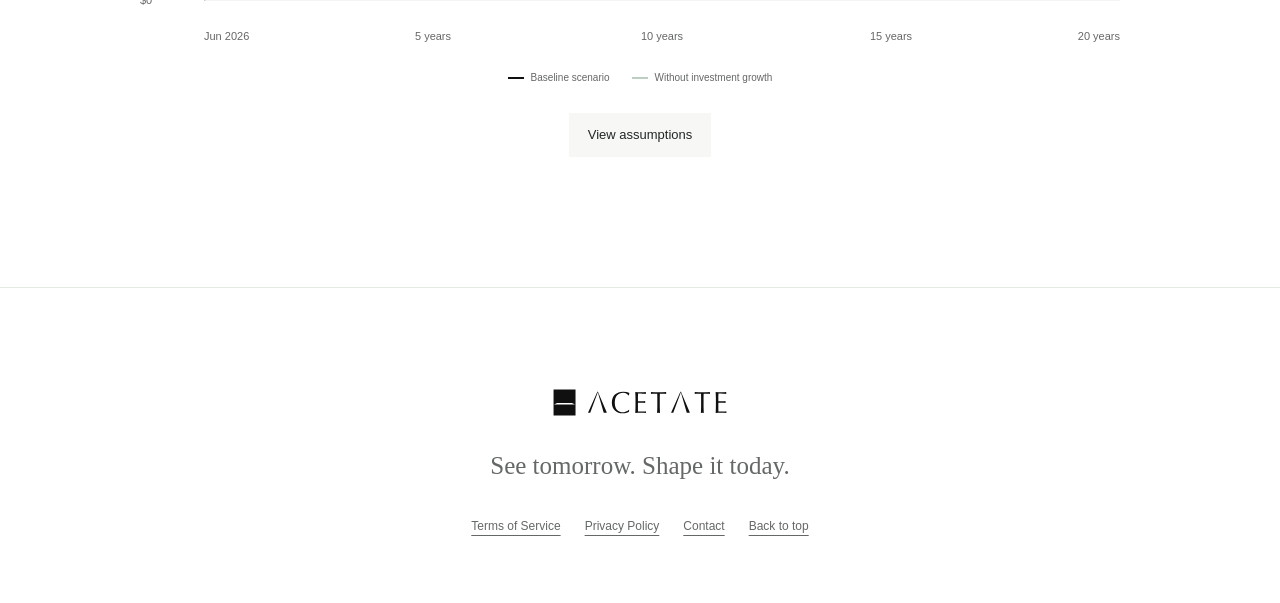
==== commit 446e2dc1: "Optimize image delivery and improve static SEO and favicon presentation" ====
--- a/index.html
+++ b/index.html
@@ -1,15 +1,33 @@
 <!doctype html>
-<html lang="en"><head><meta charset="utf-8"><meta name="viewport" content="width=device-width,initial-scale=1"><meta name="theme-color" content="#ffffff"><link rel="icon" href="assets/favicon.svg" type="image/svg+xml"><meta name="description" content="Turn messy PDF statements into clean data and a clearer view of your financial future."><title>Acetate — A clearer financial future</title><link rel="stylesheet" href="landing.css"><link rel="stylesheet" href="navigation.css"></head>
+<html lang="en"><head><meta charset="utf-8"><meta name="viewport" content="width=device-width,initial-scale=1"><meta name="theme-color" content="#ffffff"><meta name="description" content="Acetate is a personal finance app to help you build wealth. Turn statements into organized transactions and see how today’s decisions could shape your future."><title>Acetate | Personal Finance to Help You Build Wealth</title><link rel="stylesheet" href="landing.css"><link rel="stylesheet" href="navigation.css">
+<link rel="canonical" href="https://www.acetate.me/">
+<meta property="og:type" content="website">
+<meta property="og:site_name" content="Acetate">
+<meta property="og:title" content="Acetate | Personal Finance to Help You Build Wealth">
+<meta property="og:description" content="Acetate is a personal finance app to help you build wealth. Turn statements into organized transactions and see how today’s decisions could shape your future.">
+<meta property="og:url" content="https://www.acetate.me/">
+<meta name="twitter:card" content="summary_large_image">
+<meta name="twitter:title" content="Acetate | Personal Finance to Help You Build Wealth">
+<meta name="twitter:description" content="Acetate is a personal finance app to help you build wealth. Turn statements into organized transactions and see how today’s decisions could shape your future.">
+<meta property="og:image" content="https://www.acetate.me/assets/acetate-social-en.png">
+<meta property="og:image:width" content="1200">
+<meta property="og:image:height" content="630">
+<meta property="og:image:alt" content="Acetate. Personal finance to help you build wealth.">
+<meta name="twitter:image" content="https://www.acetate.me/assets/acetate-social-en.png">
+<meta name="twitter:image:alt" content="Acetate. Personal finance to help you build wealth.">
+<script type="application/ld+json">{"@context": "https://schema.org", "@graph": [{"@type": "Organization", "@id": "https://www.acetate.me/#organization", "name": "Acetate", "url": "https://www.acetate.me/", "logo": "https://www.acetate.me/assets/acetate.svg", "email": "gabriel@gabrr.app", "founder": {"@id": "https://www.acetate.me/contact#gabriel"}}, {"@type": "WebSite", "@id": "https://www.acetate.me/#website", "url": "https://www.acetate.me/", "name": "Acetate", "inLanguage": "en", "publisher": {"@id": "https://www.acetate.me/#organization"}}]}</script>
+<link rel="icon" type="image/png" sizes="16x16" href="assets/sightline-favicon-16.png"><link rel="icon" type="image/png" sizes="32x32" href="assets/sightline-favicon-32.png"><link rel="icon" type="image/png" sizes="48x48" href="assets/sightline-favicon-48.png"><link rel="icon" type="image/svg+xml" sizes="any" href="assets/favicon.svg?v=2">
+</head>
 <body><a class="skip" href="#main">Skip to content</a><header class="site-header"><a href="#main" aria-label="Acetate home"><img src="assets/acetate.svg" alt="Acetate" width="144" height="30"></a><a class="app-login nav-button nav-signin" href="https://app.acetate.me/login">Sign in</a></header>
 <main id="main"><div class="flow" id="flow"><svg class="thread" id="thread" aria-hidden="true"><path id="thread-base"/><path id="thread-color"/><circle id="thread-tip" r="4"/></svg>
-<section class="hero"><h1>Personal finance<br>to help you <em>build wealth.</em></h1><p class="hero-subtitle">See how your wealth changes with decisions big and small.</p><div class="paper-anchor hero-anchor" id="pdf-anchor"><figure class="paper pdf-paper" id="pdf-paper"><figcaption><span>June-statement.pdf</span><span class="format">PDF</span></figcaption><div class="demo-statement" aria-label="Example consolidated statement in English and US dollars"><div class="statement-heading"><span>ACCOUNT STATEMENT</span><strong>June 2026</strong><small>Consolidated account activity · USD</small></div><div class="statement-editorial"><img src="assets/statement-editorial.png" alt="Black-and-white lifestyle photograph of a woman at a café, part of the statement’s promotional layout" width="1536" height="1024" fetchpriority="high"><div class="statement-editorial-copy"><strong>Less paperwork.<br>More room<br>for plans.</strong></div></div><div class="statement-period">ACTIVITY · JUNE 1–30, 2026</div><table class="statement-table"><thead><tr><th>Date</th><th>Description</th><th>Amount (USD)</th></tr></thead><tbody id="statement-rows"></tbody></table><div class="statement-summary"><span>Income<strong id="statement-income">$7,236.11</strong></span><span>Purchases<strong id="statement-purchases">$5,530.31</strong></span><span>Available<strong id="statement-available">$1,705.80</strong></span></div><div class="statement-terms"><strong>Statement notes</strong><p>Installment amounts reflect the payment due this cycle. Transfers between your accounts and credit card settlements appear in account activity.</p><p>Keep this statement for your records. Review individual entries for payment dates and installment schedules.</p></div></div><div class="paper-bottom">June 2026 <span>Illustrative USD statement</span></div></figure></div></section>
-<section class="chapter text-chapter"><div class="chapter-layout"><div class="chapter-copy reveal"><h2>From complex PDFs<br><em>to readable transactions.</em></h2><p class="chapter-description">Dates, descriptions, and amounts, together in one place.</p></div><div class="paper-anchor" id="markdown-anchor"><article class="paper code-paper lift" id="markdown-paper" aria-label="Markdown extracted from the statement"><div class="paper-label"><span>statement.md</span><span class="format">MD</span></div><div class="markdown"><div class="md-heading"># Transactions</div><div class="md-meta">June 2026 · USD</div><div class="md-rule">| Date | Description | Amount |<br>| :--- | :---------- | -----: |</div><div id="markdown-lines"></div></div><div class="paper-bottom">Extracted from your statement.<span id="record-count">13 example records</span></div></article></div></div></section>
-<section class="json-chapter" id="json-chapter"><div class="json-sticky"><div class="chapter-layout reverse"><div class="paper-anchor" id="json-anchor"><article class="paper code-paper json-paper" id="json-paper" aria-label="Structured transactions, categorized one at a time"><div class="paper-label"><span>transactions.json</span><span class="format">JSON</span></div><div class="json-code"><span class="bracket">[</span><div id="json-records"></div><span class="bracket">]</span></div><div class="paper-bottom"><span id="record-progress">Structured data</span><span>USD</span></div></article></div><div class="chapter-copy"><h2 class="reveal">Your transactions,<br><em>categorized automatically.</em></h2><p class="category-caption" id="category-caption">Income, fixed costs, variable spending, installments, and transfers.</p></div></div></div></section>
-<section class="list-section" id="list-section"><div class="section-heading reveal"><h2>Your transactions,<br><em>organized for you.</em></h2></div><p class="category-intro">Every transaction is traceable to your statement. Whenever you make a correction, your agent learns from it.</p><div class="transaction-list" id="list-anchor"><div class="list-header"><span>June statement</span><span>Example transactions · USD · Demo confidence</span></div><div class="transaction-columns" aria-hidden="true"><span>Transaction</span><span>Category</span><span>Confidence</span><span>Amount</span></div><div id="transaction-rows" role="list"></div><div class="list-footer"><span>Total spending</span><strong id="transaction-total"></strong></div></div></section>
+<section class="hero"><h1>Personal finance<br>to help you <em>build wealth.</em></h1><p class="hero-subtitle">See how your wealth changes with decisions big and small.</p><div class="paper-anchor hero-anchor" id="pdf-anchor"><figure class="paper pdf-paper" id="pdf-paper"><figcaption><span>June-statement.pdf</span><span class="format">PDF</span></figcaption><div class="demo-statement" data-nosnippet aria-label="Example consolidated statement in English and US dollars"><div class="statement-heading"><span>ACCOUNT STATEMENT</span><strong>June 2026</strong><small>Consolidated account activity · USD</small></div><div class="statement-editorial"><picture><source type="image/avif" srcset="assets/statement-editorial-320.avif 320w, assets/statement-editorial-480.avif 480w, assets/statement-editorial-640.avif 640w, assets/statement-editorial-960.avif 960w, assets/statement-editorial-1440.avif 1440w" sizes="(max-width: 609px) calc(82vw - 34px), (max-width: 760px) 466px, (min-width: 1500px) 578px, 518px"><img src="assets/statement-editorial-960.webp" srcset="assets/statement-editorial-320.webp 320w, assets/statement-editorial-480.webp 480w, assets/statement-editorial-640.webp 640w, assets/statement-editorial-960.webp 960w, assets/statement-editorial-1440.webp 1440w" sizes="(max-width: 609px) calc(82vw - 34px), (max-width: 760px) 466px, (min-width: 1500px) 578px, 518px" decoding="async" alt="Black-and-white lifestyle photograph of a woman at a café, part of the statement’s promotional layout" width="1536" height="1024" fetchpriority="high"></picture><div class="statement-editorial-copy"><strong>Less paperwork.<br>More room<br>for plans.</strong></div></div><div class="statement-period">ACTIVITY · JUNE 1–30, 2026</div><table class="statement-table"><thead><tr><th>Date</th><th>Description</th><th>Amount (USD)</th></tr></thead><tbody id="statement-rows"><!--demo:statement-rows--><tr><td>Jun 01</td><td>Take-home pay</td><td>$7,236.11</td></tr><tr><td>Jun 01</td><td>Monthly rent</td><td>-$2,450.00</td></tr><tr><td>Jun 01</td><td>Utilities and internet</td><td>-$286.40</td></tr><tr><td>Jun 02</td><td>Groceries and household</td><td>-$684.75</td></tr><tr><td>Jun 04</td><td>Transport and fuel</td><td>-$318.60</td></tr><tr><td>Jun 07</td><td>Subscriptions</td><td>-$66.90</td></tr><tr><td>Jun 03</td><td>Laptop purchase · Payment 2/12</td><td>-$148.07</td></tr><tr><td>Jun 11</td><td>Car payment · Payment 2/24</td><td>-$597.66</td></tr><tr><td>Jun 07</td><td>Home furniture · Payment 1/10</td><td>-$177.93</td></tr><tr><td>Jun 12</td><td>Insurance and healthcare</td><td>-$300.00</td></tr><tr><td>Jun 18</td><td>Dining and personal spending</td><td>-$500.00</td></tr><tr><td>Jun 23</td><td>Transfer to savings</td><td>-$250.00</td></tr><tr><td>Jun 28</td><td>Credit card payment</td><td>-$1,896.25</td></tr><!--/demo:statement-rows--></tbody></table><div class="statement-summary"><span>Income<strong id="statement-income"><!--demo:statement-income-->$7,236.11<!--/demo:statement-income--></strong></span><span>Purchases<strong id="statement-purchases"><!--demo:statement-purchases-->$5,530.31<!--/demo:statement-purchases--></strong></span><span>Available<strong id="statement-available"><!--demo:statement-available-->$1,705.80<!--/demo:statement-available--></strong></span></div><div class="statement-terms"><strong>Statement notes</strong><p>Installment amounts reflect the payment due this cycle. Transfers between your accounts and credit card settlements appear in account activity.</p><p>Keep this statement for your records. Review individual entries for payment dates and installment schedules.</p></div></div><div class="paper-bottom">June 2026 <span>Illustrative USD statement</span></div></figure></div></section>
+<section class="chapter text-chapter"><div class="chapter-layout"><div class="chapter-copy reveal"><h2>From complex PDFs<br><em>to readable transactions.</em></h2><p class="chapter-description">Dates, descriptions, and amounts, together in one place.</p></div><div class="paper-anchor" id="markdown-anchor"><article class="paper code-paper lift" id="markdown-paper" aria-label="Markdown extracted from the statement"><div class="paper-label"><span>statement.md</span><span class="format">MD</span></div><div class="markdown"><div class="md-heading"># Transactions</div><div class="md-meta">June 2026 · USD</div><div class="md-rule">| Date | Description | Amount |<br>| :--- | :---------- | -----: |</div><div id="markdown-lines" data-nosnippet><!--demo:markdown-lines--><div class="md-row">| 2026-06-01 | Take-home pay | <span>7236.11</span> |</div><div class="md-row">| 2026-06-01 | Monthly rent | <span>-2450.00</span> |</div><div class="md-row">| 2026-06-01 | Utilities and internet | <span>-286.40</span> |</div><div class="md-row">| 2026-06-02 | Groceries and household | <span>-684.75</span> |</div><div class="md-row">| 2026-06-04 | Transport and fuel | <span>-318.60</span> |</div><div class="md-row">| 2026-06-07 | Subscriptions | <span>-66.90</span> |</div><div class="md-row">| 2026-06-03 | Laptop purchase [2/12] | <span>-148.07</span> |</div><div class="md-row">| 2026-06-11 | Car payment [2/24] | <span>-597.66</span> |</div><div class="md-row">| 2026-06-07 | Home furniture [1/10] | <span>-177.93</span> |</div><div class="md-row">| 2026-06-12 | Insurance and healthcare | <span>-300.00</span> |</div><div class="md-row">| 2026-06-18 | Dining and personal spending | <span>-500.00</span> |</div><div class="md-row">| 2026-06-23 | Transfer to savings | <span>-250.00</span> |</div><div class="md-row">| 2026-06-28 | Credit card payment | <span>-1896.25</span> |</div><!--/demo:markdown-lines--></div></div><div class="paper-bottom">Extracted from your statement.<span id="record-count"><!--demo:record-count-->13 example records<!--/demo:record-count--></span></div></article></div></div></section>
+<section class="json-chapter" id="json-chapter"><div class="json-sticky"><div class="chapter-layout reverse"><div class="paper-anchor" id="json-anchor"><article class="paper code-paper json-paper" id="json-paper" aria-label="Structured transactions, categorized one at a time"><div class="paper-label"><span>transactions.json</span><span class="format">JSON</span></div><div class="json-code"><span class="bracket">[</span><div id="json-records" data-nosnippet><!--demo:json-records--><div class="json-record" data-index="0">{ <span class="json-key">"date"</span>: <span class="json-value">"2026-06-01"</span>,<br>&nbsp; <span class="json-key">"description"</span>: <span class="json-value">"Take-home pay"</span>,<br>&nbsp; <span class="json-key">"amount"</span>: <span class="json-value">7236.11</span>,<div class="json-category"><span class="json-key">"category"</span>: <span class="category-value">"Income"</span>,</div><div class="json-category"><span class="json-key">"confidence"</span>: <span class="json-confidence">"high"</span></div>}<span>,</span></div><div class="json-record" data-index="1">{ <span class="json-key">"date"</span>: <span class="json-value">"2026-06-01"</span>,<br>&nbsp; <span class="json-key">"description"</span>: <span class="json-value">"Monthly rent"</span>,<br>&nbsp; <span class="json-key">"amount"</span>: <span class="json-value">-2450.00</span>,<div class="json-category"><span class="json-key">"category"</span>: <span class="category-value">"Fixed"</span>,</div><div class="json-category"><span class="json-key">"confidence"</span>: <span class="json-confidence">"high"</span></div>}<span>,</span></div><div class="json-record" data-index="2">{ <span class="json-key">"date"</span>: <span class="json-value">"2026-06-01"</span>,<br>&nbsp; <span class="json-key">"description"</span>: <span class="json-value">"Utilities and internet"</span>,<br>&nbsp; <span class="json-key">"amount"</span>: <span class="json-value">-286.40</span>,<div class="json-category"><span class="json-key">"category"</span>: <span class="category-value">"Fixed"</span>,</div><div class="json-category"><span class="json-key">"confidence"</span>: <span class="json-confidence">"high"</span></div>}<span>,</span></div><div class="json-record" data-index="3">{ <span class="json-key">"date"</span>: <span class="json-value">"2026-06-02"</span>,<br>&nbsp; <span class="json-key">"description"</span>: <span class="json-value">"Groceries and household"</span>,<br>&nbsp; <span class="json-key">"amount"</span>: <span class="json-value">-684.75</span>,<div class="json-category"><span class="json-key">"category"</span>: <span class="category-value">"Variable"</span>,</div><div class="json-category"><span class="json-key">"confidence"</span>: <span class="json-confidence">"review"</span></div>}<span>,</span></div><div class="json-record" data-index="4">{ <span class="json-key">"date"</span>: <span class="json-value">"2026-06-04"</span>,<br>&nbsp; <span class="json-key">"description"</span>: <span class="json-value">"Transport and fuel"</span>,<br>&nbsp; <span class="json-key">"amount"</span>: <span class="json-value">-318.60</span>,<div class="json-category"><span class="json-key">"category"</span>: <span class="category-value">"Variable"</span>,</div><div class="json-category"><span class="json-key">"confidence"</span>: <span class="json-confidence">"high"</span></div>}<span>,</span></div><div class="json-record" data-index="5">{ <span class="json-key">"date"</span>: <span class="json-value">"2026-06-07"</span>,<br>&nbsp; <span class="json-key">"description"</span>: <span class="json-value">"Subscriptions"</span>,<br>&nbsp; <span class="json-key">"amount"</span>: <span class="json-value">-66.90</span>,<div class="json-category"><span class="json-key">"category"</span>: <span class="category-value">"Fixed"</span>,</div><div class="json-category"><span class="json-key">"confidence"</span>: <span class="json-confidence">"high"</span></div>}<span>,</span></div><div class="json-record" data-index="6">{ <span class="json-key">"date"</span>: <span class="json-value">"2026-06-03"</span>,<br>&nbsp; <span class="json-key">"description"</span>: <span class="json-value">"Laptop purchase"</span>,<br>&nbsp; <span class="json-key">"amount"</span>: <span class="json-value">-148.07</span>,<br>&nbsp; <span class="json-key">"installment"</span>: <span class="json-value">{ "current": 2, "total": 12 }</span>,<br><div class="json-category"><span class="json-key">"category"</span>: <span class="category-value">"Installment"</span>,</div><div class="json-category"><span class="json-key">"confidence"</span>: <span class="json-confidence">"high"</span></div>}<span>,</span></div><div class="json-record" data-index="7">{ <span class="json-key">"date"</span>: <span class="json-value">"2026-06-11"</span>,<br>&nbsp; <span class="json-key">"description"</span>: <span class="json-value">"Car payment"</span>,<br>&nbsp; <span class="json-key">"amount"</span>: <span class="json-value">-597.66</span>,<br>&nbsp; <span class="json-key">"installment"</span>: <span class="json-value">{ "current": 2, "total": 24 }</span>,<br><div class="json-category"><span class="json-key">"category"</span>: <span class="category-value">"Installment"</span>,</div><div class="json-category"><span class="json-key">"confidence"</span>: <span class="json-confidence">"high"</span></div>}<span>,</span></div><div class="json-record" data-index="8">{ <span class="json-key">"date"</span>: <span class="json-value">"2026-06-07"</span>,<br>&nbsp; <span class="json-key">"description"</span>: <span class="json-value">"Home furniture"</span>,<br>&nbsp; <span class="json-key">"amount"</span>: <span class="json-value">-177.93</span>,<br>&nbsp; <span class="json-key">"installment"</span>: <span class="json-value">{ "current": 1, "total": 10 }</span>,<br><div class="json-category"><span class="json-key">"category"</span>: <span class="category-value">"Installment"</span>,</div><div class="json-category"><span class="json-key">"confidence"</span>: <span class="json-confidence">"review"</span></div>}<span>,</span></div><div class="json-record" data-index="9">{ <span class="json-key">"date"</span>: <span class="json-value">"2026-06-12"</span>,<br>&nbsp; <span class="json-key">"description"</span>: <span class="json-value">"Insurance and healthcare"</span>,<br>&nbsp; <span class="json-key">"amount"</span>: <span class="json-value">-300.00</span>,<div class="json-category"><span class="json-key">"category"</span>: <span class="category-value">"Fixed"</span>,</div><div class="json-category"><span class="json-key">"confidence"</span>: <span class="json-confidence">"high"</span></div>}<span>,</span></div><div class="json-record" data-index="10">{ <span class="json-key">"date"</span>: <span class="json-value">"2026-06-18"</span>,<br>&nbsp; <span class="json-key">"description"</span>: <span class="json-value">"Dining and personal spending"</span>,<br>&nbsp; <span class="json-key">"amount"</span>: <span class="json-value">-500.00</span>,<div class="json-category"><span class="json-key">"category"</span>: <span class="category-value">"Variable"</span>,</div><div class="json-category"><span class="json-key">"confidence"</span>: <span class="json-confidence">"high"</span></div>}<span>,</span></div><div class="json-record" data-index="11">{ <span class="json-key">"date"</span>: <span class="json-value">"2026-06-23"</span>,<br>&nbsp; <span class="json-key">"description"</span>: <span class="json-value">"Transfer to savings"</span>,<br>&nbsp; <span class="json-key">"amount"</span>: <span class="json-value">-250.00</span>,<div class="json-category"><span class="json-key">"category"</span>: <span class="category-value">"Movements"</span>,</div><div class="json-category"><span class="json-key">"confidence"</span>: <span class="json-confidence">"high"</span></div>}<span>,</span></div><div class="json-record" data-index="12">{ <span class="json-key">"date"</span>: <span class="json-value">"2026-06-28"</span>,<br>&nbsp; <span class="json-key">"description"</span>: <span class="json-value">"Credit card payment"</span>,<br>&nbsp; <span class="json-key">"amount"</span>: <span class="json-value">-1896.25</span>,<div class="json-category"><span class="json-key">"category"</span>: <span class="category-value">"Movements"</span>,</div><div class="json-category"><span class="json-key">"confidence"</span>: <span class="json-confidence">"high"</span></div>}<span></span></div><!--/demo:json-records--></div><span class="bracket">]</span></div><div class="paper-bottom"><span id="record-progress">Structured data</span><span>USD</span></div></article></div><div class="chapter-copy"><h2 class="reveal">Your transactions,<br><em>categorized automatically.</em></h2><p class="category-caption" id="category-caption">Income, fixed costs, variable spending, installments, and transfers.</p></div></div></div></section>
+<section class="list-section" id="list-section"><div class="section-heading reveal"><h2>Your transactions,<br><em>organized for you.</em></h2></div><p class="category-intro">Your statement, organized automatically. Categories and confidence shown for each transaction.</p><div class="transaction-list" id="list-anchor"><div class="list-header"><span>June statement</span><span>Example transactions · USD · Demo confidence</span></div><div class="transaction-columns" aria-hidden="true"><span>Transaction</span><span>Category</span><span>Confidence</span><span>Amount</span></div><div id="transaction-rows" data-nosnippet role="list"><!--demo:transaction-rows--><div class="transaction-row " role="listitem"><span class="merchant-mark" aria-hidden="true">T</span><div class="transaction-detail"><strong>Take-home pay</strong><small>Jun 1</small></div><button disabled class="category-edit" data-transaction="0" aria-label="Change category for Take-home pay, currently Income" aria-haspopup="dialog"><i style="background:#2f6f7e"></i>Income<span aria-hidden="true">⌄</span></button><span class="confidence ">High<span class="mobile-confidence"> confidence</span></span><span class="amount">+$7,236.11</span></div><div class="transaction-row " role="listitem"><span class="merchant-mark" aria-hidden="true">M</span><div class="transaction-detail"><strong>Monthly rent</strong><small>Jun 1</small></div><button disabled class="category-edit" data-transaction="1" aria-label="Change category for Monthly rent, currently Fixed" aria-haspopup="dialog"><i style="background:#212626"></i>Fixed<span aria-hidden="true">⌄</span></button><span class="confidence ">High<span class="mobile-confidence"> confidence</span></span><span class="amount">-$2,450.00</span></div><div class="transaction-row " role="listitem"><span class="merchant-mark" aria-hidden="true">U</span><div class="transaction-detail"><strong>Utilities and internet</strong><small>Jun 1</small></div><button disabled class="category-edit" data-transaction="2" aria-label="Change category for Utilities and internet, currently Fixed" aria-haspopup="dialog"><i style="background:#212626"></i>Fixed<span aria-hidden="true">⌄</span></button><span class="confidence ">High<span class="mobile-confidence"> confidence</span></span><span class="amount">-$286.40</span></div><div class="transaction-row " role="listitem"><span class="merchant-mark" aria-hidden="true">G</span><div class="transaction-detail"><strong>Groceries and household</strong><small>Jun 2</small></div><button disabled class="category-edit" data-transaction="3" aria-label="Change category for Groceries and household, currently Variable" aria-haspopup="dialog"><i style="background:#728596"></i>Variable<span aria-hidden="true">⌄</span></button><span class="confidence needs-review">Needs review</span><span class="amount">-$684.75</span></div><div class="transaction-row " role="listitem"><span class="merchant-mark" aria-hidden="true">T</span><div class="transaction-detail"><strong>Transport and fuel</strong><small>Jun 4</small></div><button disabled class="category-edit" data-transaction="4" aria-label="Change category for Transport and fuel, currently Variable" aria-haspopup="dialog"><i style="background:#728596"></i>Variable<span aria-hidden="true">⌄</span></button><span class="confidence ">High<span class="mobile-confidence"> confidence</span></span><span class="amount">-$318.60</span></div><div class="transaction-row " role="listitem"><span class="merchant-mark" aria-hidden="true">S</span><div class="transaction-detail"><strong>Subscriptions</strong><small>Jun 7</small></div><button disabled class="category-edit" data-transaction="5" aria-label="Change category for Subscriptions, currently Fixed" aria-haspopup="dialog"><i style="background:#212626"></i>Fixed<span aria-hidden="true">⌄</span></button><span class="confidence ">High<span class="mobile-confidence"> confidence</span></span><span class="amount">-$66.90</span></div><div class="transaction-row " role="listitem"><span class="merchant-mark" aria-hidden="true">L</span><div class="transaction-detail"><strong>Laptop purchase</strong><small>Jun 3 · Payment 2 of 12</small></div><button disabled class="category-edit" data-transaction="6" aria-label="Change category for Laptop purchase, currently Installment" aria-haspopup="dialog"><i style="background:#a7b8bf"></i>Installment<span aria-hidden="true">⌄</span></button><span class="confidence ">High<span class="mobile-confidence"> confidence</span></span><span class="amount">-$148.07</span></div><div class="transaction-row " role="listitem"><span class="merchant-mark" aria-hidden="true">C</span><div class="transaction-detail"><strong>Car payment</strong><small>Jun 11 · Payment 2 of 24</small></div><button disabled class="category-edit" data-transaction="7" aria-label="Change category for Car payment, currently Installment" aria-haspopup="dialog"><i style="background:#a7b8bf"></i>Installment<span aria-hidden="true">⌄</span></button><span class="confidence ">High<span class="mobile-confidence"> confidence</span></span><span class="amount">-$597.66</span></div><div class="transaction-row " role="listitem"><span class="merchant-mark" aria-hidden="true">H</span><div class="transaction-detail"><strong>Home furniture</strong><small>Jun 7 · Payment 1 of 10</small></div><button disabled class="category-edit" data-transaction="8" aria-label="Change category for Home furniture, currently Installment" aria-haspopup="dialog"><i style="background:#a7b8bf"></i>Installment<span aria-hidden="true">⌄</span></button><span class="confidence needs-review">Needs review</span><span class="amount">-$177.93</span></div><div class="transaction-row " role="listitem"><span class="merchant-mark" aria-hidden="true">I</span><div class="transaction-detail"><strong>Insurance and healthcare</strong><small>Jun 12</small></div><button disabled class="category-edit" data-transaction="9" aria-label="Change category for Insurance and healthcare, currently Fixed" aria-haspopup="dialog"><i style="background:#212626"></i>Fixed<span aria-hidden="true">⌄</span></button><span class="confidence ">High<span class="mobile-confidence"> confidence</span></span><span class="amount">-$300.00</span></div><div class="transaction-row " role="listitem"><span class="merchant-mark" aria-hidden="true">D</span><div class="transaction-detail"><strong>Dining and personal spending</strong><small>Jun 18</small></div><button disabled class="category-edit" data-transaction="10" aria-label="Change category for Dining and personal spending, currently Variable" aria-haspopup="dialog"><i style="background:#728596"></i>Variable<span aria-hidden="true">⌄</span></button><span class="confidence ">High<span class="mobile-confidence"> confidence</span></span><span class="amount">-$500.00</span></div><div class="transaction-row " role="listitem"><span class="merchant-mark" aria-hidden="true">T</span><div class="transaction-detail"><strong>Transfer to savings</strong><small>Jun 23 · Excluded from spending</small></div><button disabled class="category-edit" data-transaction="11" aria-label="Change category for Transfer to savings, currently Movements" aria-haspopup="dialog"><i style="background:#646866"></i>Movements<span aria-hidden="true">⌄</span></button><span class="confidence ">High<span class="mobile-confidence"> confidence</span></span><span class="amount">-$250.00</span></div><div class="transaction-row " role="listitem"><span class="merchant-mark" aria-hidden="true">C</span><div class="transaction-detail"><strong>Credit card payment</strong><small>Jun 28 · Excluded from spending</small></div><button disabled class="category-edit" data-transaction="12" aria-label="Change category for Credit card payment, currently Movements" aria-haspopup="dialog"><i style="background:#646866"></i>Movements<span aria-hidden="true">⌄</span></button><span class="confidence ">High<span class="mobile-confidence"> confidence</span></span><span class="amount">-$1,896.25</span></div><!--/demo:transaction-rows--></div><div class="list-footer"><span>Total spending</span><strong id="transaction-total"><!--demo:transaction-total-->$5,530.31<!--/demo:transaction-total--></strong></div></div></section>
 </div>
-<section class="capacity-section chart-section" id="capacity-section"><div class="section-heading reveal"><h2>See how much you could<br><em>invest each month.</em></h2></div><div class="chart-frame reveal"><div class="chart-top"><div><div class="metric" id="capacity-value"></div><div class="metric-label" id="capacity-label">Available in June</div></div><span class="chart-period">JUN 2026 — MAY 2027</span></div><div class="capacity-chart"><div class="y-axis"><span>$7,236</span><span>$3,618</span><span>$0</span></div><div class="month-bars" id="month-bars" role="group" aria-label="Monthly categories and investment capacity"></div></div><div class="legend" id="legend"></div><p class="chart-note">Compare your income with your spending, including when installments end. Transfers and card repayments are excluded to avoid counting the same spending twice.</p></div></section>
-<section class="wealth-section chart-section" id="wealth-section"><div class="section-heading reveal"><h2>See how your wealth could<br><em>grow over time.</em></h2></div><div class="chart-frame reveal"><div class="chart-top"><div><div class="metric" id="wealth-value"></div><div class="metric-label" id="wealth-label"></div></div><div class="horizon" role="group" aria-label="Projection horizon"><button data-years="5" aria-pressed="false">5 years</button><button data-years="10" aria-pressed="false">10 years</button><button data-years="20" aria-pressed="true">20 years</button></div></div><svg class="wealth-chart" id="wealth-chart" viewBox="0 0 1000 370" role="img" aria-label="Wealth projection over time"></svg><div class="wealth-legend"><span><i></i>Baseline scenario</span><span><i></i>Without investment growth</span></div><button class="assumptions-link nav-button nav-tertiary" id="view-assumptions">View assumptions</button></div></section>
+<section class="capacity-section chart-section" id="capacity-section"><div class="section-heading reveal"><h2>See how much you could<br><em>invest each month.</em></h2></div><div class="chart-frame reveal"><div class="chart-top"><div><div class="metric" id="capacity-value"><!--demo:capacity-value-->$1,705.80<!--/demo:capacity-value--></div><div class="metric-label" id="capacity-label"><!--demo:capacity-label-->Available in Jun 2026<!--/demo:capacity-label--></div></div><span class="chart-period">JUN 2026 — MAY 2027</span></div><div class="capacity-chart"><div class="y-axis"><span>$7,236</span><span>$3,618</span><span>$0</span></div><div class="month-bars" id="month-bars" role="group" aria-label="Monthly categories and investment capacity"><!--demo:month-bars--><button disabled class="month-bar" data-month="0" aria-pressed="true" aria-label="Jun: $5,530.31 spending, $1,705.80 available to invest"><span class="bar-stack" aria-hidden="true"><span class="bar-segment bar-available" style="height:23.573439320297787%"></span><span class="bar-segment" style="height:12.764593130839637%;background:#a7b8bf"></span><span class="bar-segment" style="height:20.77566537822117%;background:#728596"></span><span class="bar-segment" style="height:42.88630217064141%;background:#212626"></span></span><span class="month-label">Jun</span></button><button disabled class="month-bar" data-month="1" aria-pressed="false" aria-label="Jul: $5,530.31 spending, $1,705.80 available to invest"><span class="bar-stack" aria-hidden="true"><span class="bar-segment bar-available" style="height:23.573439320297787%"></span><span class="bar-segment" style="height:12.764593130839637%;background:#a7b8bf"></span><span class="bar-segment" style="height:20.77566537822117%;background:#728596"></span><span class="bar-segment" style="height:42.88630217064141%;background:#212626"></span></span><span class="month-label">Jul</span></button><button disabled class="month-bar" data-month="2" aria-pressed="false" aria-label="Aug: $5,530.31 spending, $1,705.80 available to invest"><span class="bar-stack" aria-hidden="true"><span class="bar-segment bar-available" style="height:23.573439320297787%"></span><span class="bar-segment" style="height:12.764593130839637%;background:#a7b8bf"></span><span class="bar-segment" style="height:20.77566537822117%;background:#728596"></span><span class="bar-segment" style="height:42.88630217064141%;background:#212626"></span></span><span class="month-label">Aug</span></button><button disabled class="month-bar" data-month="3" aria-pressed="false" aria-label="Sep: $5,530.31 spending, $1,705.80 available to invest"><span class="bar-stack" aria-hidden="true"><span class="bar-segment bar-available" style="height:23.573439320297787%"></span><span class="bar-segment" style="height:12.764593130839637%;background:#a7b8bf"></span><span class="bar-segment" style="height:20.77566537822117%;background:#728596"></span><span class="bar-segment" style="height:42.88630217064141%;background:#212626"></span></span><span class="month-label">Sep</span></button><button disabled class="month-bar" data-month="4" aria-pressed="false" aria-label="Oct: $5,530.31 spending, $1,705.80 available to invest"><span class="bar-stack" aria-hidden="true"><span class="bar-segment bar-available" style="height:23.573439320297787%"></span><span class="bar-segment" style="height:12.764593130839637%;background:#a7b8bf"></span><span class="bar-segment" style="height:20.77566537822117%;background:#728596"></span><span class="bar-segment" style="height:42.88630217064141%;background:#212626"></span></span><span class="month-label">Oct</span></button><button disabled class="month-bar" data-month="5" aria-pressed="false" aria-label="Nov: $5,530.31 spending, $1,705.80 available to invest"><span class="bar-stack" aria-hidden="true"><span class="bar-segment bar-available" style="height:23.573439320297787%"></span><span class="bar-segment" style="height:12.764593130839637%;background:#a7b8bf"></span><span class="bar-segment" style="height:20.77566537822117%;background:#728596"></span><span class="bar-segment" style="height:42.88630217064141%;background:#212626"></span></span><span class="month-label">Nov</span></button><button disabled class="month-bar" data-month="6" aria-pressed="false" aria-label="Dec: $5,530.31 spending, $1,705.80 available to invest"><span class="bar-stack" aria-hidden="true"><span class="bar-segment bar-available" style="height:23.573439320297787%"></span><span class="bar-segment" style="height:12.764593130839637%;background:#a7b8bf"></span><span class="bar-segment" style="height:20.77566537822117%;background:#728596"></span><span class="bar-segment" style="height:42.88630217064141%;background:#212626"></span></span><span class="month-label">Dec</span></button><button disabled class="month-bar" data-month="7" aria-pressed="false" aria-label="Jan: $5,530.31 spending, $1,705.80 available to invest"><span class="bar-stack" aria-hidden="true"><span class="bar-segment bar-available" style="height:23.573439320297787%"></span><span class="bar-segment" style="height:12.764593130839637%;background:#a7b8bf"></span><span class="bar-segment" style="height:20.77566537822117%;background:#728596"></span><span class="bar-segment" style="height:42.88630217064141%;background:#212626"></span></span><span class="month-label">Jan</span></button><button disabled class="month-bar" data-month="8" aria-pressed="false" aria-label="Feb: $5,530.31 spending, $1,705.80 available to invest"><span class="bar-stack" aria-hidden="true"><span class="bar-segment bar-available" style="height:23.573439320297787%"></span><span class="bar-segment" style="height:12.764593130839637%;background:#a7b8bf"></span><span class="bar-segment" style="height:20.77566537822117%;background:#728596"></span><span class="bar-segment" style="height:42.88630217064141%;background:#212626"></span></span><span class="month-label">Feb</span></button><button disabled class="month-bar" data-month="9" aria-pressed="false" aria-label="Mar: $5,530.31 spending, $1,705.80 available to invest"><span class="bar-stack" aria-hidden="true"><span class="bar-segment bar-available" style="height:23.573439320297787%"></span><span class="bar-segment" style="height:12.764593130839637%;background:#a7b8bf"></span><span class="bar-segment" style="height:20.77566537822117%;background:#728596"></span><span class="bar-segment" style="height:42.88630217064141%;background:#212626"></span></span><span class="month-label">Mar</span></button><button disabled class="month-bar" data-month="10" aria-pressed="false" aria-label="Apr: $5,352.38 spending, $1,883.73 available to invest"><span class="bar-stack" aria-hidden="true"><span class="bar-segment bar-available" style="height:26.0323571642775%"></span><span class="bar-segment" style="height:10.305675286859929%;background:#a7b8bf"></span><span class="bar-segment" style="height:20.77566537822117%;background:#728596"></span><span class="bar-segment" style="height:42.88630217064141%;background:#212626"></span></span><span class="month-label">Apr</span></button><button disabled class="month-bar" data-month="11" aria-pressed="false" aria-label="May: $5,204.31 spending, $2,031.80 available to invest"><span class="bar-stack" aria-hidden="true"><span class="bar-segment bar-available" style="height:28.078622353723205%"></span><span class="bar-segment" style="height:8.259410097414218%;background:#a7b8bf"></span><span class="bar-segment" style="height:20.77566537822117%;background:#728596"></span><span class="bar-segment" style="height:42.88630217064141%;background:#212626"></span></span><span class="month-label">May</span></button><!--/demo:month-bars--></div></div><div class="legend" id="legend"><!--demo:legend--><span><i style="background:#dfe7e9"></i>Available to invest</span><span><i style="background:#212626"></i>Fixed</span><span><i style="background:#728596"></i>Variable</span><span><i style="background:#2f6f7e"></i>Income</span><span><i style="background:#a7b8bf"></i>Installment</span><span><i style="background:#646866"></i>Movements · excluded</span><!--/demo:legend--></div><p class="chart-note">Compare your income with your spending, including when installments end. Transfers and card repayments are excluded to avoid counting the same spending twice.</p></div></section>
+<section class="wealth-section chart-section" id="wealth-section"><div class="section-heading reveal"><h2>See how your wealth could<br><em>grow over time.</em></h2></div><div class="chart-frame reveal"><div class="chart-top"><div><div class="metric" id="wealth-value"><!--demo:wealth-value-->$1,037,220<!--/demo:wealth-value--></div><div class="metric-label" id="wealth-label"><!--demo:wealth-label-->Projected wealth · 2046<!--/demo:wealth-label--></div></div><div class="horizon" role="group" aria-label="Projection horizon"><button data-years="5" disabled data-demo-control aria-pressed="false">5 years</button><button data-years="10" disabled data-demo-control aria-pressed="false">10 years</button><button data-years="20" disabled data-demo-control aria-pressed="true">20 years</button></div></div><svg class="wealth-chart" id="wealth-chart" viewBox="0 0 1000 370" role="img" aria-label="Wealth projection over time"><!--demo:wealth-chart--><defs><linearGradient id="area" x1="0" y1="0" x2="0" y2="1"><stop stop-color="#76a8b2" stop-opacity=".22"/><stop offset="1" stop-color="#76a8b2" stop-opacity="0"/></linearGradient></defs><path d="M64 310H980" stroke="#ecece8"/><text x="0" y="314" fill="#646866" font-size="11" font-family="Arial">$0</text><path d="M64 238.75H980" stroke="#ecece8"/><text x="0" y="242.75" fill="#646866" font-size="11" font-family="Arial">$275k</text><path d="M64 167.5H980" stroke="#ecece8"/><text x="0" y="171.5" fill="#646866" font-size="11" font-family="Arial">$550k</text><path d="M64 96.25H980" stroke="#ecece8"/><text x="0" y="100.25" fill="#646866" font-size="11" font-family="Arial">$825k</text><path d="M64 25H980" stroke="#ecece8"/><text x="0" y="29" fill="#646866" font-size="11" font-family="Arial">$1.1m</text><text x="64" y="350" text-anchor="start" fill="#646866" font-size="11" font-family="Arial">Jun 2026</text><text x="293" y="350" text-anchor="middle" fill="#646866" font-size="11" font-family="Arial">5 years</text><text x="522" y="350" text-anchor="middle" fill="#646866" font-size="11" font-family="Arial">10 years</text><text x="751" y="350" text-anchor="middle" fill="#646866" font-size="11" font-family="Arial">15 years</text><text x="980" y="350" text-anchor="end" fill="#646866" font-size="11" font-family="Arial">20 years</text><path d="M64.00 308.66 L67.82 308.21 L71.63 307.76 L75.45 307.31 L79.27 306.86 L83.08 306.40 L86.90 305.94 L90.72 305.49 L94.53 305.03 L98.35 304.56 L102.17 304.10 L105.98 303.59 L109.80 303.03 L113.62 302.48 L117.43 301.92 L121.25 301.36 L125.07 300.80 L128.88 300.24 L132.70 299.67 L136.52 299.10 L140.33 298.53 L144.15 297.96 L147.97 297.38 L151.78 296.81 L155.60 296.07 L159.42 295.33 L163.23 294.59 L167.05 293.85 L170.87 293.10 L174.68 292.35 L178.50 291.60 L182.32 290.84 L186.13 290.08 L189.95 289.32 L193.77 288.55 L197.58 287.79 L201.40 287.01 L205.22 286.24 L209.03 285.46 L212.85 284.68 L216.67 283.90 L220.48 283.11 L224.30 282.32 L228.12 281.52 L231.93 280.73 L235.75 279.92 L239.57 279.12 L243.38 278.31 L247.20 277.50 L251.02 276.69 L254.83 275.87 L258.65 275.05 L262.47 274.23 L266.28 273.40 L270.10 272.57 L273.92 271.74 L277.73 270.90 L281.55 270.06 L285.37 269.22 L289.18 268.37 L293.00 267.52 L296.82 266.66 L300.63 265.81 L304.45 264.94 L308.27 264.08 L312.08 263.21 L315.90 262.34 L319.72 261.46 L323.53 260.58 L327.35 259.70 L331.17 258.82 L334.98 257.93 L338.80 257.03 L342.62 256.14 L346.43 255.23 L350.25 254.33 L354.07 253.42 L357.88 252.51 L361.70 251.60 L365.52 250.68 L369.33 249.75 L373.15 248.83 L376.97 247.90 L380.78 246.96 L384.60 246.02 L388.42 245.08 L392.23 244.14 L396.05 243.19 L399.87 242.23 L403.68 241.28 L407.50 240.31 L411.32 239.35 L415.13 238.38 L418.95 237.41 L422.77 236.43 L426.58 235.45 L430.40 234.46 L434.22 233.47 L438.03 232.48 L441.85 231.48 L445.67 230.48 L449.48 229.48 L453.30 228.47 L457.12 227.46 L460.93 226.44 L464.75 225.42 L468.57 224.39 L472.38 223.36 L476.20 222.33 L480.02 221.29 L483.83 220.24 L487.65 219.20 L491.47 218.15 L495.28 217.09 L499.10 216.03 L502.92 214.97 L506.73 213.90 L510.55 212.83 L514.37 211.75 L518.18 210.67 L522.00 209.58 L525.82 208.49 L529.63 207.40 L533.45 206.30 L537.27 205.19 L541.08 204.08 L544.90 202.97 L548.72 201.85 L552.53 200.73 L556.35 199.61 L560.17 198.48 L563.98 197.34 L567.80 196.20 L571.62 195.05 L575.43 193.91 L579.25 192.75 L583.07 191.59 L586.88 190.43 L590.70 189.26 L594.52 188.09 L598.33 186.91 L602.15 185.73 L605.97 184.54 L609.78 183.35 L613.60 182.15 L617.42 180.95 L621.23 179.74 L625.05 178.53 L628.87 177.31 L632.68 176.09 L636.50 174.86 L640.32 173.63 L644.13 172.39 L647.95 171.15 L651.77 169.90 L655.58 168.65 L659.40 167.40 L663.22 166.13 L667.03 164.87 L670.85 163.59 L674.67 162.32 L678.48 161.03 L682.30 159.74 L686.12 158.45 L689.93 157.15 L693.75 155.85 L697.57 154.54 L701.38 153.22 L705.20 151.90 L709.02 150.58 L712.83 149.25 L716.65 147.91 L720.47 146.57 L724.28 145.22 L728.10 143.87 L731.92 142.51 L735.73 141.15 L739.55 139.78 L743.37 138.40 L747.18 137.02 L751.00 135.64 L754.82 134.25 L758.63 132.85 L762.45 131.45 L766.27 130.04 L770.08 128.62 L773.90 127.20 L777.72 125.78 L781.53 124.34 L785.35 122.91 L789.17 121.46 L792.98 120.01 L796.80 118.56 L800.62 117.10 L804.43 115.63 L808.25 114.16 L812.07 112.68 L815.88 111.19 L819.70 109.70 L823.52 108.20 L827.33 106.70 L831.15 105.19 L834.97 103.68 L838.78 102.15 L842.60 100.63 L846.42 99.09 L850.23 97.55 L854.05 96.00 L857.87 94.45 L861.68 92.89 L865.50 91.33 L869.32 89.75 L873.13 88.18 L876.95 86.59 L880.77 85.00 L884.58 83.40 L888.40 81.80 L892.22 80.19 L896.03 78.57 L899.85 76.94 L903.67 75.31 L907.48 73.68 L911.30 72.03 L915.12 70.38 L918.93 68.72 L922.75 67.06 L926.57 65.39 L930.38 63.71 L934.20 62.03 L938.02 60.33 L941.83 58.64 L945.65 56.93 L949.47 55.22 L953.28 53.50 L957.10 51.77 L960.92 50.04 L964.73 48.30 L968.55 46.55 L972.37 44.80 L976.18 43.03 L980.00 41.27L980 310H64Z" fill="url(#area)"/><path d="M64.00 308.66 L67.82 308.21 L71.63 307.77 L75.45 307.33 L79.27 306.89 L83.08 306.45 L86.90 306.00 L90.72 305.56 L94.53 305.12 L98.35 304.68 L102.17 304.24 L105.98 303.75 L109.80 303.22 L113.62 302.70 L117.43 302.17 L121.25 301.64 L125.07 301.12 L128.88 300.59 L132.70 300.06 L136.52 299.54 L140.33 299.01 L144.15 298.48 L147.97 297.96 L151.78 297.43 L155.60 296.75 L159.42 296.07 L163.23 295.39 L167.05 294.71 L170.87 294.03 L174.68 293.34 L178.50 292.66 L182.32 291.98 L186.13 291.30 L189.95 290.62 L193.77 289.94 L197.58 289.26 L201.40 288.58 L205.22 287.89 L209.03 287.21 L212.85 286.53 L216.67 285.85 L220.48 285.17 L224.30 284.49 L228.12 283.81 L231.93 283.13 L235.75 282.44 L239.57 281.76 L243.38 281.08 L247.20 280.40 L251.02 279.72 L254.83 279.04 L258.65 278.36 L262.47 277.68 L266.28 276.99 L270.10 276.31 L273.92 275.63 L277.73 274.95 L281.55 274.27 L285.37 273.59 L289.18 272.91 L293.00 272.23 L296.82 271.54 L300.63 270.86 L304.45 270.18 L308.27 269.50 L312.08 268.82 L315.90 268.14 L319.72 267.46 L323.53 266.77 L327.35 266.09 L331.17 265.41 L334.98 264.73 L338.80 264.05 L342.62 263.37 L346.43 262.69 L350.25 262.01 L354.07 261.32 L357.88 260.64 L361.70 259.96 L365.52 259.28 L369.33 258.60 L373.15 257.92 L376.97 257.24 L380.78 256.56 L384.60 255.87 L388.42 255.19 L392.23 254.51 L396.05 253.83 L399.87 253.15 L403.68 252.47 L407.50 251.79 L411.32 251.11 L415.13 250.42 L418.95 249.74 L422.77 249.06 L426.58 248.38 L430.40 247.70 L434.22 247.02 L438.03 246.34 L441.85 245.66 L445.67 244.97 L449.48 244.29 L453.30 243.61 L457.12 242.93 L460.93 242.25 L464.75 241.57 L468.57 240.89 L472.38 240.21 L476.20 239.52 L480.02 238.84 L483.83 238.16 L487.65 237.48 L491.47 236.80 L495.28 236.12 L499.10 235.44 L502.92 234.76 L506.73 234.07 L510.55 233.39 L514.37 232.71 L518.18 232.03 L522.00 231.35 L525.82 230.67 L529.63 229.99 L533.45 229.31 L537.27 228.62 L541.08 227.94 L544.90 227.26 L548.72 226.58 L552.53 225.90 L556.35 225.22 L560.17 224.54 L563.98 223.85 L567.80 223.17 L571.62 222.49 L575.43 221.81 L579.25 221.13 L583.07 220.45 L586.88 219.77 L590.70 219.09 L594.52 218.40 L598.33 217.72 L602.15 217.04 L605.97 216.36 L609.78 215.68 L613.60 215.00 L617.42 214.32 L621.23 213.64 L625.05 212.95 L628.87 212.27 L632.68 211.59 L636.50 210.91 L640.32 210.23 L644.13 209.55 L647.95 208.87 L651.77 208.19 L655.58 207.50 L659.40 206.82 L663.22 206.14 L667.03 205.46 L670.85 204.78 L674.67 204.10 L678.48 203.42 L682.30 202.74 L686.12 202.05 L689.93 201.37 L693.75 200.69 L697.57 200.01 L701.38 199.33 L705.20 198.65 L709.02 197.97 L712.83 197.29 L716.65 196.60 L720.47 195.92 L724.28 195.24 L728.10 194.56 L731.92 193.88 L735.73 193.20 L739.55 192.52 L743.37 191.84 L747.18 191.15 L751.00 190.47 L754.82 189.79 L758.63 189.11 L762.45 188.43 L766.27 187.75 L770.08 187.07 L773.90 186.39 L777.72 185.70 L781.53 185.02 L785.35 184.34 L789.17 183.66 L792.98 182.98 L796.80 182.30 L800.62 181.62 L804.43 180.93 L808.25 180.25 L812.07 179.57 L815.88 178.89 L819.70 178.21 L823.52 177.53 L827.33 176.85 L831.15 176.17 L834.97 175.48 L838.78 174.80 L842.60 174.12 L846.42 173.44 L850.23 172.76 L854.05 172.08 L857.87 171.40 L861.68 170.72 L865.50 170.03 L869.32 169.35 L873.13 168.67 L876.95 167.99 L880.77 167.31 L884.58 166.63 L888.40 165.95 L892.22 165.27 L896.03 164.58 L899.85 163.90 L903.67 163.22 L907.48 162.54 L911.30 161.86 L915.12 161.18 L918.93 160.50 L922.75 159.82 L926.57 159.13 L930.38 158.45 L934.20 157.77 L938.02 157.09 L941.83 156.41 L945.65 155.73 L949.47 155.05 L953.28 154.37 L957.10 153.68 L960.92 153.00 L964.73 152.32 L968.55 151.64 L972.37 150.96 L976.18 150.28 L980.00 149.60" stroke="#b9bdbb" stroke-width="2" fill="none"/><path id="wealth-line" d="M64.00 308.66 L67.82 308.21 L71.63 307.76 L75.45 307.31 L79.27 306.86 L83.08 306.40 L86.90 305.94 L90.72 305.49 L94.53 305.03 L98.35 304.56 L102.17 304.10 L105.98 303.59 L109.80 303.03 L113.62 302.48 L117.43 301.92 L121.25 301.36 L125.07 300.80 L128.88 300.24 L132.70 299.67 L136.52 299.10 L140.33 298.53 L144.15 297.96 L147.97 297.38 L151.78 296.81 L155.60 296.07 L159.42 295.33 L163.23 294.59 L167.05 293.85 L170.87 293.10 L174.68 292.35 L178.50 291.60 L182.32 290.84 L186.13 290.08 L189.95 289.32 L193.77 288.55 L197.58 287.79 L201.40 287.01 L205.22 286.24 L209.03 285.46 L212.85 284.68 L216.67 283.90 L220.48 283.11 L224.30 282.32 L228.12 281.52 L231.93 280.73 L235.75 279.92 L239.57 279.12 L243.38 278.31 L247.20 277.50 L251.02 276.69 L254.83 275.87 L258.65 275.05 L262.47 274.23 L266.28 273.40 L270.10 272.57 L273.92 271.74 L277.73 270.90 L281.55 270.06 L285.37 269.22 L289.18 268.37 L293.00 267.52 L296.82 266.66 L300.63 265.81 L304.45 264.94 L308.27 264.08 L312.08 263.21 L315.90 262.34 L319.72 261.46 L323.53 260.58 L327.35 259.70 L331.17 258.82 L334.98 257.93 L338.80 257.03 L342.62 256.14 L346.43 255.23 L350.25 254.33 L354.07 253.42 L357.88 252.51 L361.70 251.60 L365.52 250.68 L369.33 249.75 L373.15 248.83 L376.97 247.90 L380.78 246.96 L384.60 246.02 L388.42 245.08 L392.23 244.14 L396.05 243.19 L399.87 242.23 L403.68 241.28 L407.50 240.31 L411.32 239.35 L415.13 238.38 L418.95 237.41 L422.77 236.43 L426.58 235.45 L430.40 234.46 L434.22 233.47 L438.03 232.48 L441.85 231.48 L445.67 230.48 L449.48 229.48 L453.30 228.47 L457.12 227.46 L460.93 226.44 L464.75 225.42 L468.57 224.39 L472.38 223.36 L476.20 222.33 L480.02 221.29 L483.83 220.24 L487.65 219.20 L491.47 218.15 L495.28 217.09 L499.10 216.03 L502.92 214.97 L506.73 213.90 L510.55 212.83 L514.37 211.75 L518.18 210.67 L522.00 209.58 L525.82 208.49 L529.63 207.40 L533.45 206.30 L537.27 205.19 L541.08 204.08 L544.90 202.97 L548.72 201.85 L552.53 200.73 L556.35 199.61 L560.17 198.48 L563.98 197.34 L567.80 196.20 L571.62 195.05 L575.43 193.91 L579.25 192.75 L583.07 191.59 L586.88 190.43 L590.70 189.26 L594.52 188.09 L598.33 186.91 L602.15 185.73 L605.97 184.54 L609.78 183.35 L613.60 182.15 L617.42 180.95 L621.23 179.74 L625.05 178.53 L628.87 177.31 L632.68 176.09 L636.50 174.86 L640.32 173.63 L644.13 172.39 L647.95 171.15 L651.77 169.90 L655.58 168.65 L659.40 167.40 L663.22 166.13 L667.03 164.87 L670.85 163.59 L674.67 162.32 L678.48 161.03 L682.30 159.74 L686.12 158.45 L689.93 157.15 L693.75 155.85 L697.57 154.54 L701.38 153.22 L705.20 151.90 L709.02 150.58 L712.83 149.25 L716.65 147.91 L720.47 146.57 L724.28 145.22 L728.10 143.87 L731.92 142.51 L735.73 141.15 L739.55 139.78 L743.37 138.40 L747.18 137.02 L751.00 135.64 L754.82 134.25 L758.63 132.85 L762.45 131.45 L766.27 130.04 L770.08 128.62 L773.90 127.20 L777.72 125.78 L781.53 124.34 L785.35 122.91 L789.17 121.46 L792.98 120.01 L796.80 118.56 L800.62 117.10 L804.43 115.63 L808.25 114.16 L812.07 112.68 L815.88 111.19 L819.70 109.70 L823.52 108.20 L827.33 106.70 L831.15 105.19 L834.97 103.68 L838.78 102.15 L842.60 100.63 L846.42 99.09 L850.23 97.55 L854.05 96.00 L857.87 94.45 L861.68 92.89 L865.50 91.33 L869.32 89.75 L873.13 88.18 L876.95 86.59 L880.77 85.00 L884.58 83.40 L888.40 81.80 L892.22 80.19 L896.03 78.57 L899.85 76.94 L903.67 75.31 L907.48 73.68 L911.30 72.03 L915.12 70.38 L918.93 68.72 L922.75 67.06 L926.57 65.39 L930.38 63.71 L934.20 62.03 L938.02 60.33 L941.83 58.64 L945.65 56.93 L949.47 55.22 L953.28 53.50 L957.10 51.77 L960.92 50.04 L964.73 48.30 L968.55 46.55 L972.37 44.80 L976.18 43.03 L980.00 41.27" stroke="#101010" stroke-width="3" fill="none"/><circle cx="980" cy="41.26572446957056" r="4" fill="#101010"/><!--/demo:wealth-chart--></svg><div class="wealth-legend"><span><i></i>Baseline scenario</span><span><i></i>Without investment growth</span></div><button class="assumptions-link nav-button nav-tertiary" id="view-assumptions" disabled data-demo-control>View assumptions</button></div></section>
 <footer><img src="assets/acetate.svg" alt="Acetate" width="124" height="25"><p>See tomorrow. Shape it today.</p><nav class="footer-links" aria-label="Footer"><a href="terms-of-service.html">Terms of Service</a><a href="privacy-policy.html">Privacy Policy</a><a href="contact.html">Contact</a><a href="#main">Back to top</a></nav></footer></main><dialog id="category-picker" aria-labelledby="picker-title"><div class="dialog-heading"><div><h3 id="picker-title">Change category</h3><p id="picker-transaction"></p></div><button class="dialog-close" aria-label="Close category selector">×</button></div><div id="category-options"></div><p class="picker-note">Changes apply to this demo. New installments without a schedule count this month only.</p></dialog>
 <dialog id="assumptions-dialog" aria-labelledby="assumptions-title"><div class="dialog-heading"><h3 id="assumptions-title">Behind this scenario</h3><button class="dialog-close" aria-label="Close assumptions">×</button></div><dl><dt>Starting balance · June 2026</dt><dd id="assumption-start"></dd><dt>Annual return</dt><dd>5% assumed annual return, compounded monthly</dd><dt>Contributions</dt><dd>Monthly surplus invested at month end. Shortfalls reduce the balance.</dd><dt>Values</dt><dd>USD, nominal. Taxes, fees, and inflation excluded.</dd></dl><p>Take-home pay and ongoing expenses stay constant in this example. Installments end on schedule, with no replacement purchases. All monthly surplus is invested; no separate emergency-cash allocation is modeled. Transfers and card settlements are excluded to avoid double counting.</p><p>This demo estimates a possible outcome; it is not a guarantee or individualized investment advice.</p></dialog>
 <div class="correction-toast" id="correction-toast" hidden><div role="status" aria-live="polite"><strong id="toast-title">Category updated</strong><p id="toast-message"></p></div><button id="undo-correction">Undo</button><button id="dismiss-toast" aria-label="Dismiss notification">×</button></div>
-<script src="landing.js"></script></body></html>
+<div class="demo-fallback chart-note"><details><summary>Projection assumptions</summary><p>This fictional example starts with $5,184.73 and assumes 5% annual investment growth, compounded monthly. Income and ongoing expenses stay constant. Installments end on schedule and all surplus is invested. Shortfalls reduce the balance. Taxes, fees, inflation, and an emergency-cash allocation are excluded.</p></details></div><script src="landing.js"></script></body></html>
--- a/landing.css
+++ b/landing.css
@@ -57,3 +57,21 @@
 }
 
 .site-header{justify-content:space-between;gap:20px}.app-login{font-size:13px;min-height:44px;display:flex;align-items:center;text-decoration:none;padding:0 12px;white-space:nowrap}.footer-links{display:flex;justify-content:center;flex-wrap:wrap;gap:8px 24px;margin-top:22px}.footer-links a{display:inline-flex;align-items:center;min-height:44px;color:var(--muted);font-size:12px}
+
+/* Content is complete and readable before JavaScript or scroll events run. */
+.reveal,.transaction-row,.category-caption{opacity:1;transform:none}
+.reveal.visible,.transaction-row.visible{animation:content-arrive .65s ease-out both}
+@keyframes content-arrive{from{transform:translateY(18px)}to{transform:translateY(0)}}
+html:not(.demo-ready) .json-chapter{height:auto;padding:70px 0}
+html:not(.demo-ready) .json-sticky{position:relative;top:auto}
+html:not(.demo-ready) .json-code{height:auto;min-height:0;max-height:540px;overflow:auto}
+html:not(.demo-ready) .json-paper{min-height:0}
+html:not(.demo-ready) .thread{display:none}
+html:not(.demo-ready) .hero{height:auto;min-height:0;padding-bottom:100px}
+html:not(.demo-ready) .hero-anchor{position:relative;top:auto;left:auto;transform:none;margin:70px auto 0}
+.demo-fallback{padding:0 24px 40px;margin:auto;max-width:800px}
+.demo-fallback summary{cursor:pointer;min-height:44px;padding:12px}
+.demo-ready .demo-fallback{display:none}
+@media(prefers-reduced-motion:reduce){.reveal.visible,.transaction-row.visible{animation:none}}
+
+.statement-editorial picture{display:block;width:100%;height:100%}
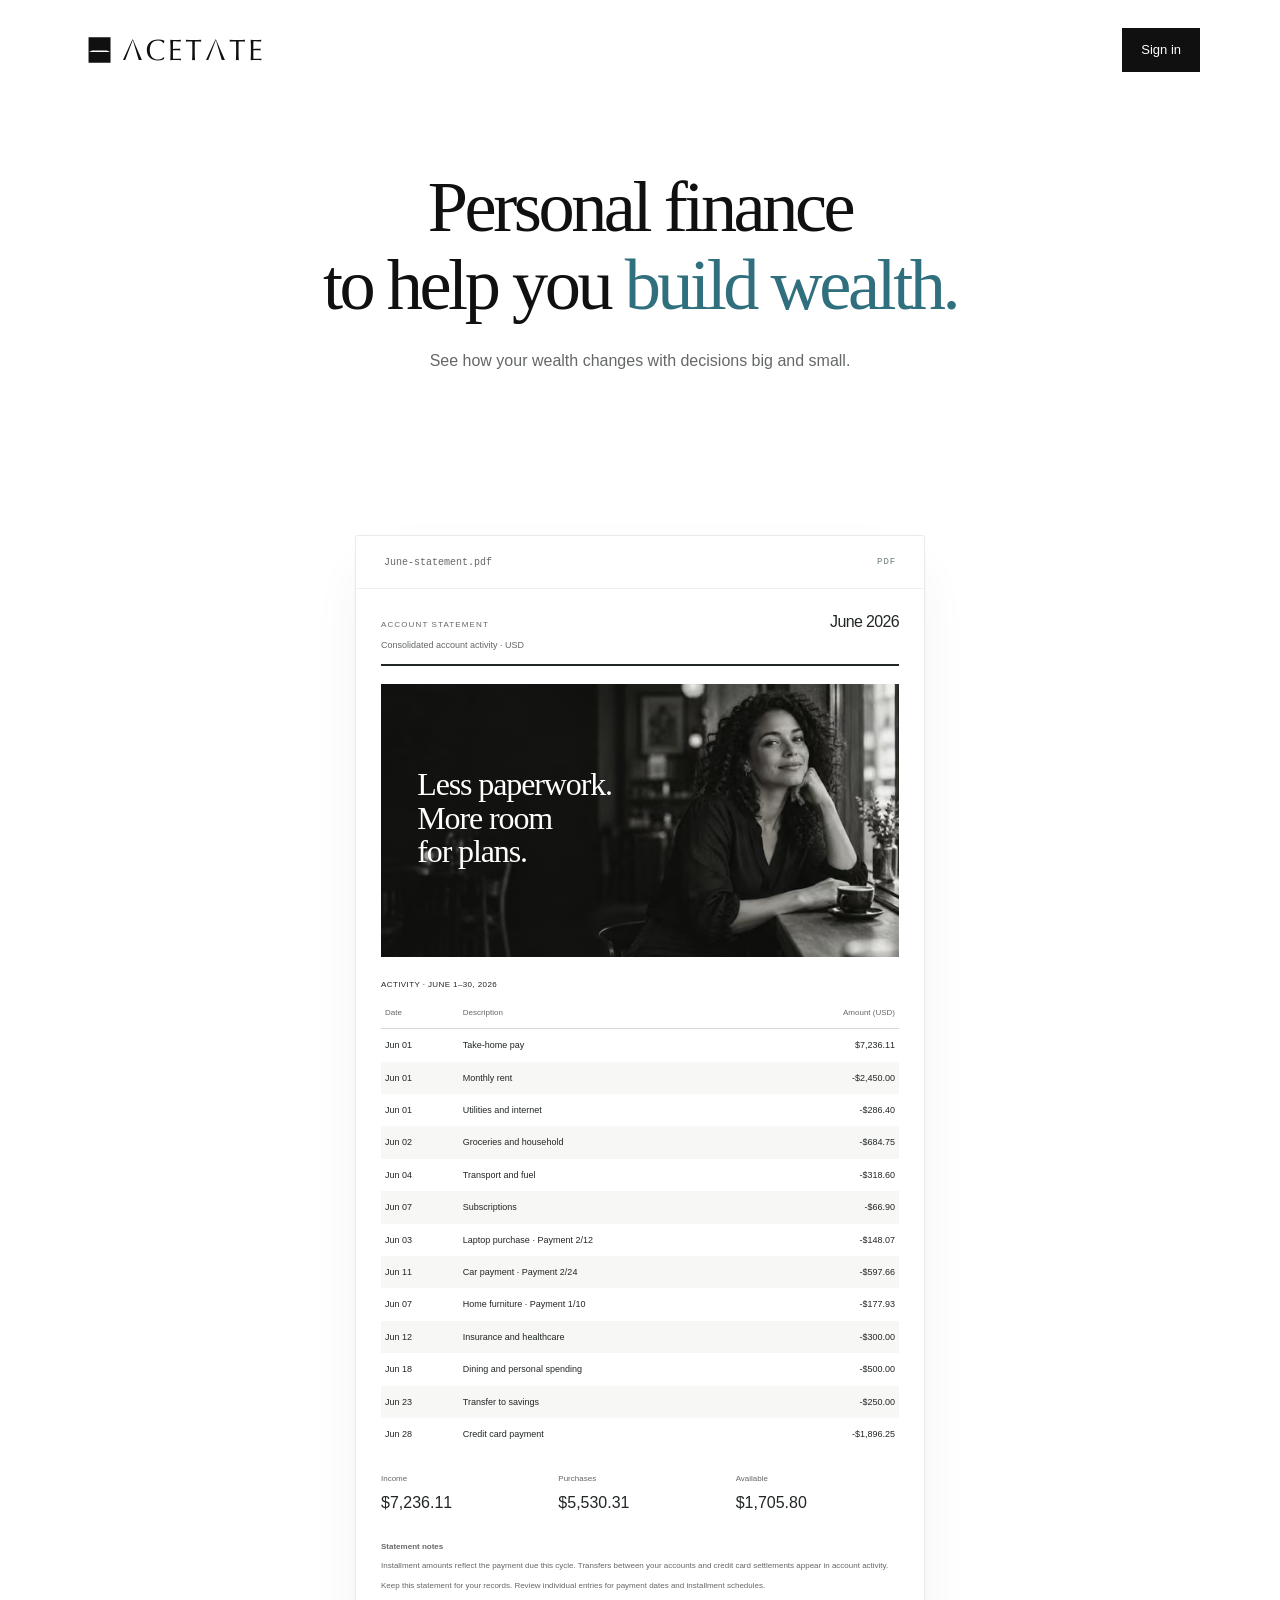
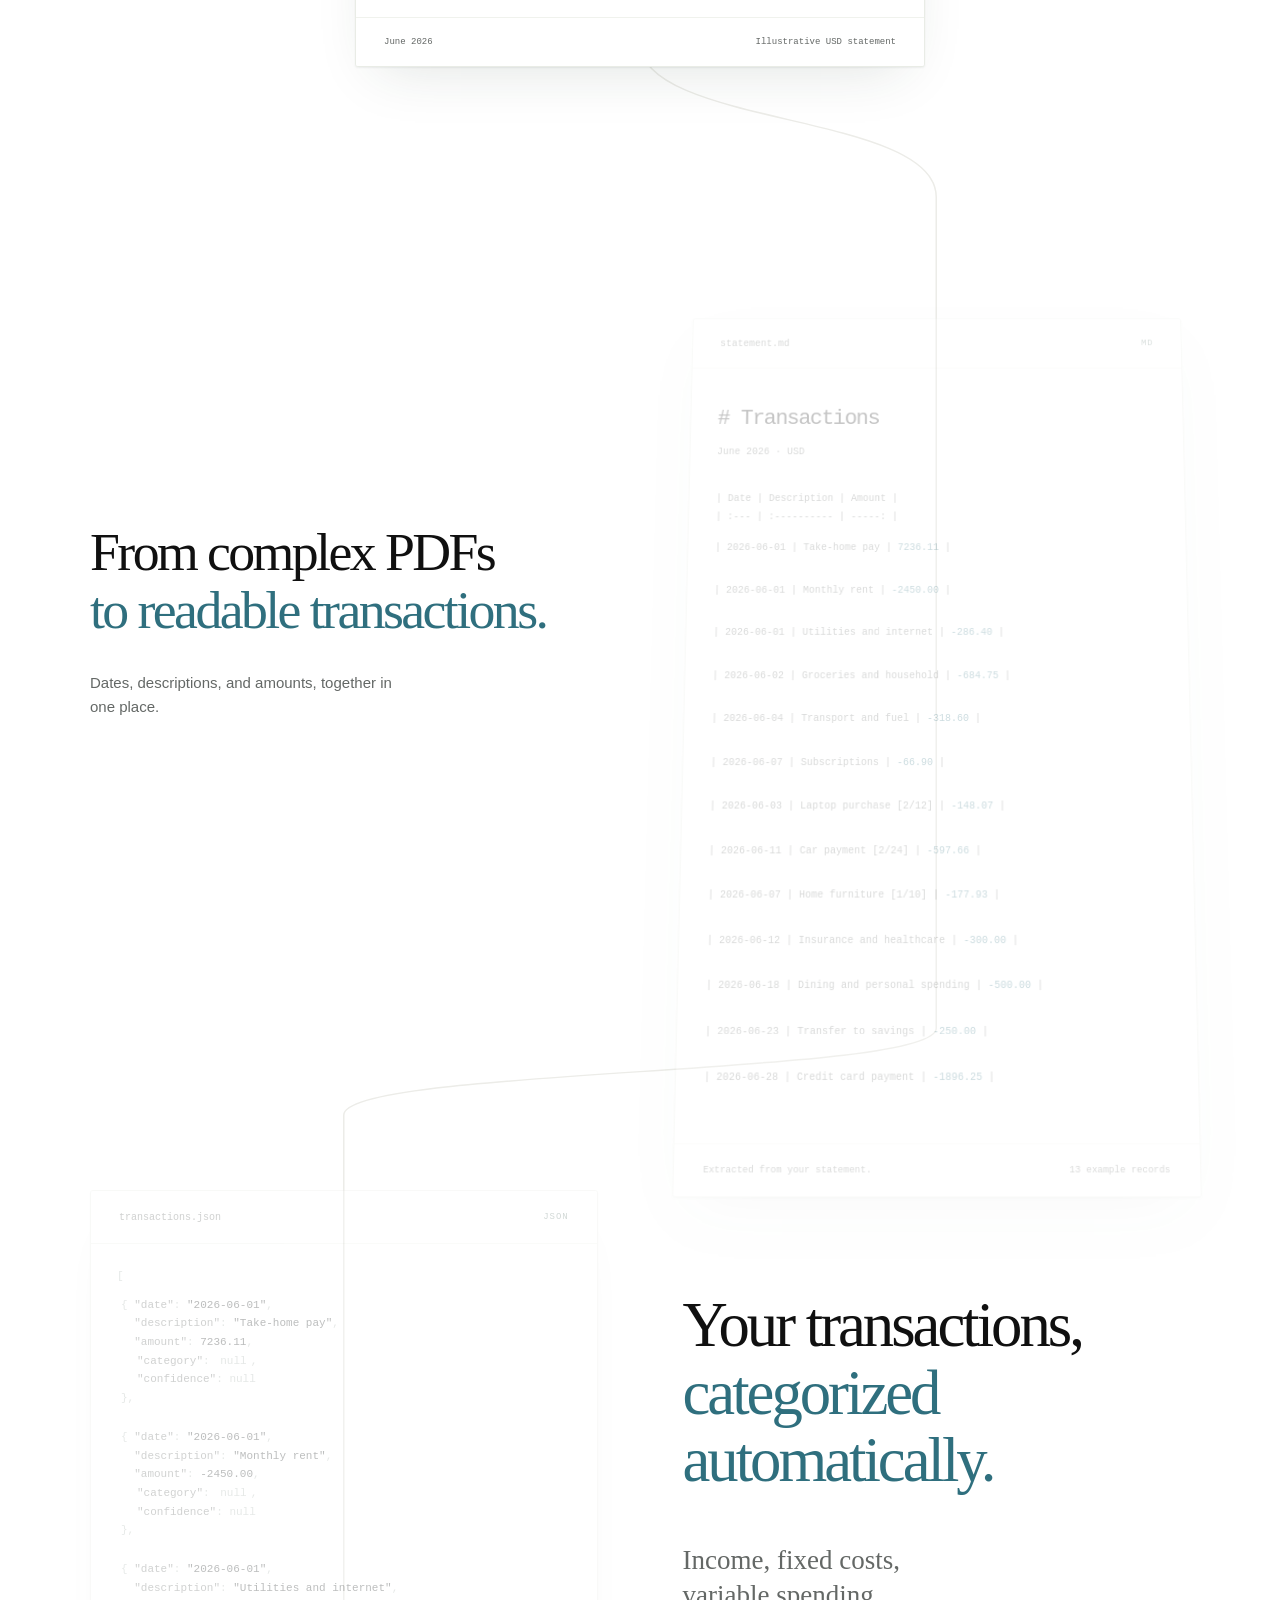
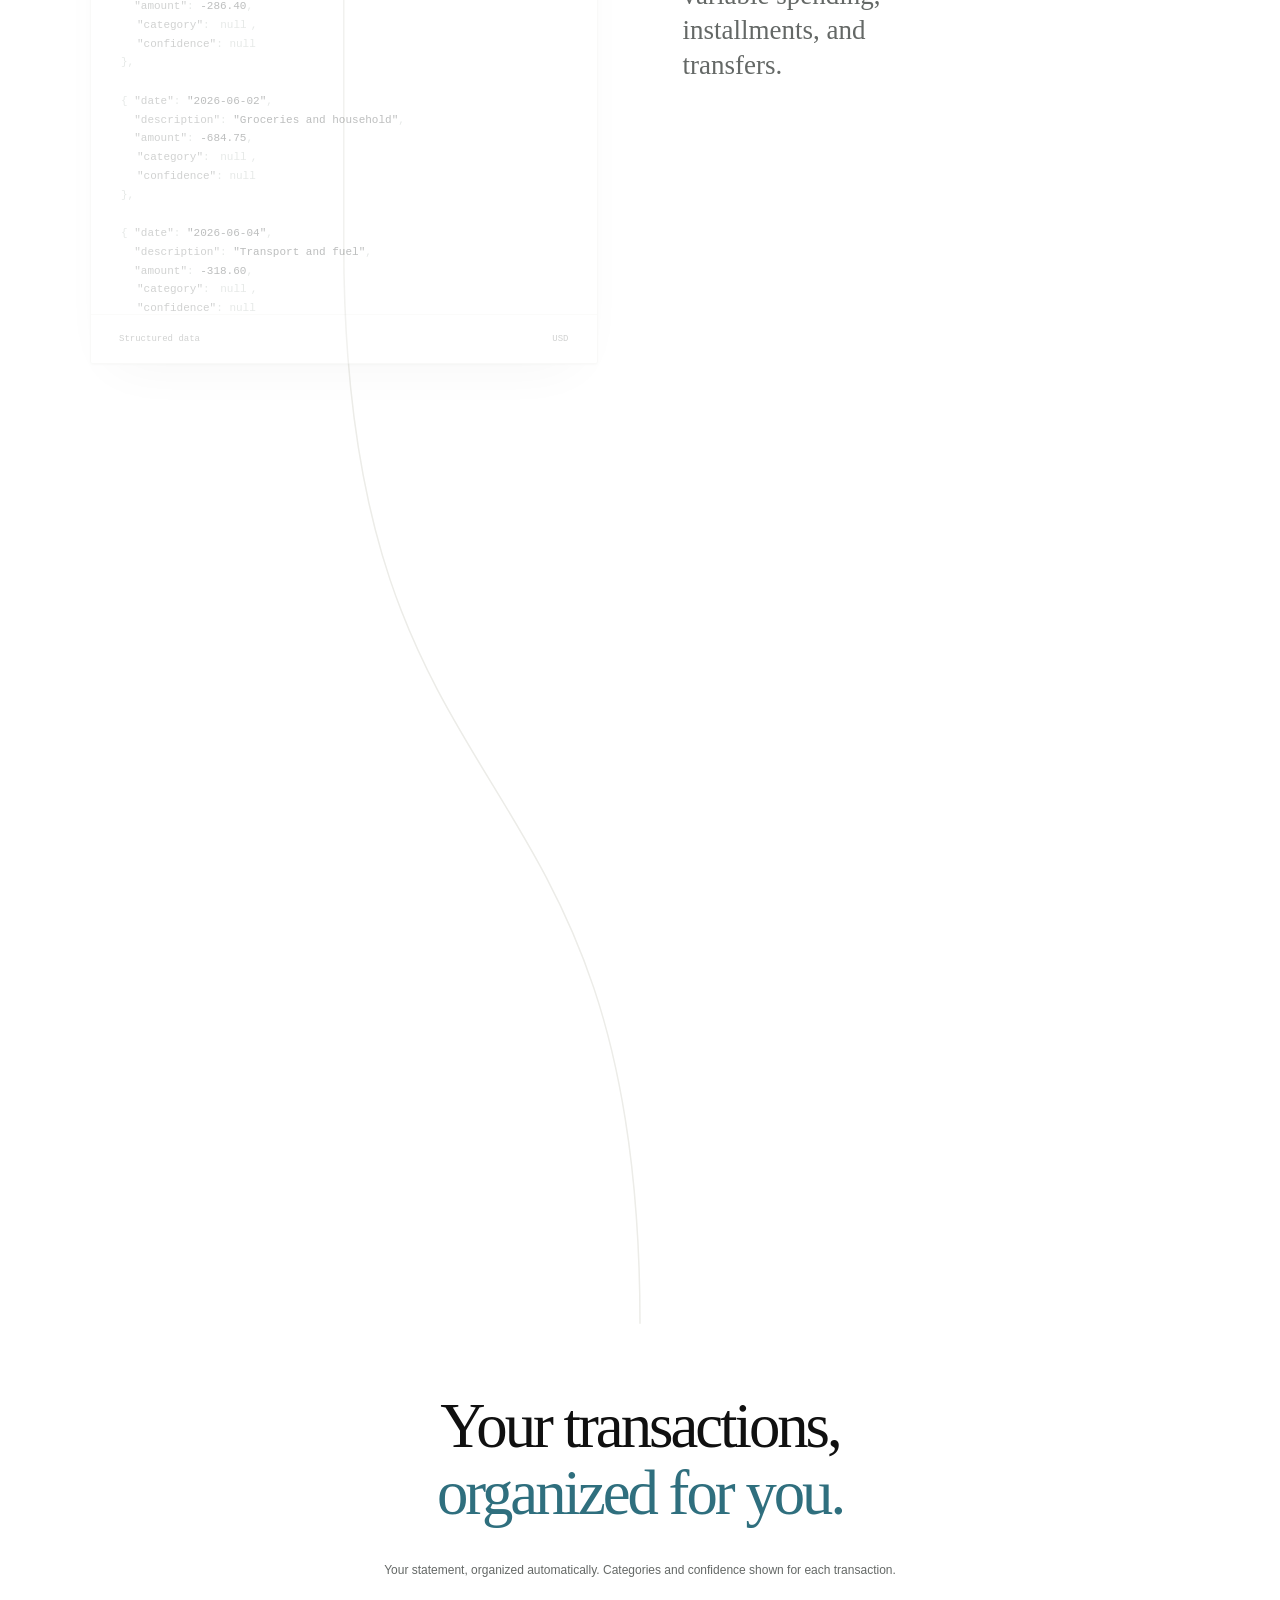
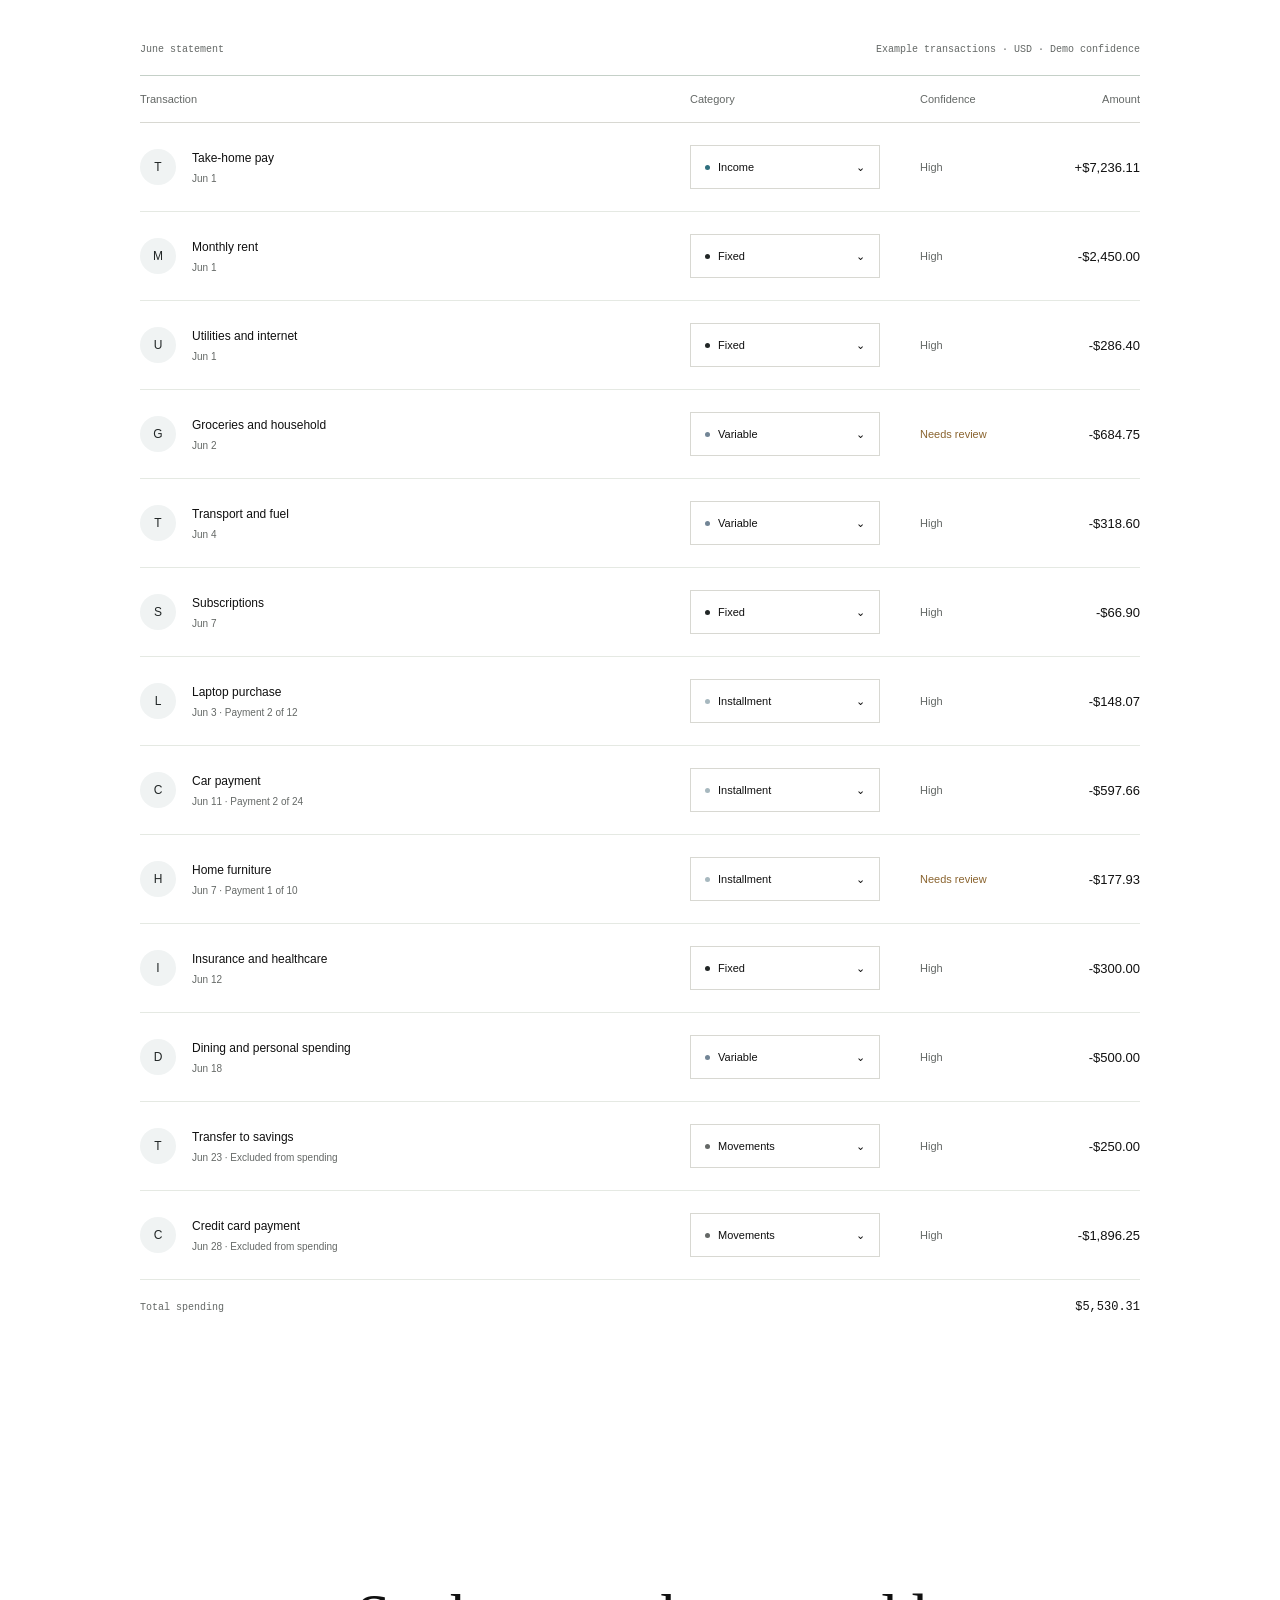
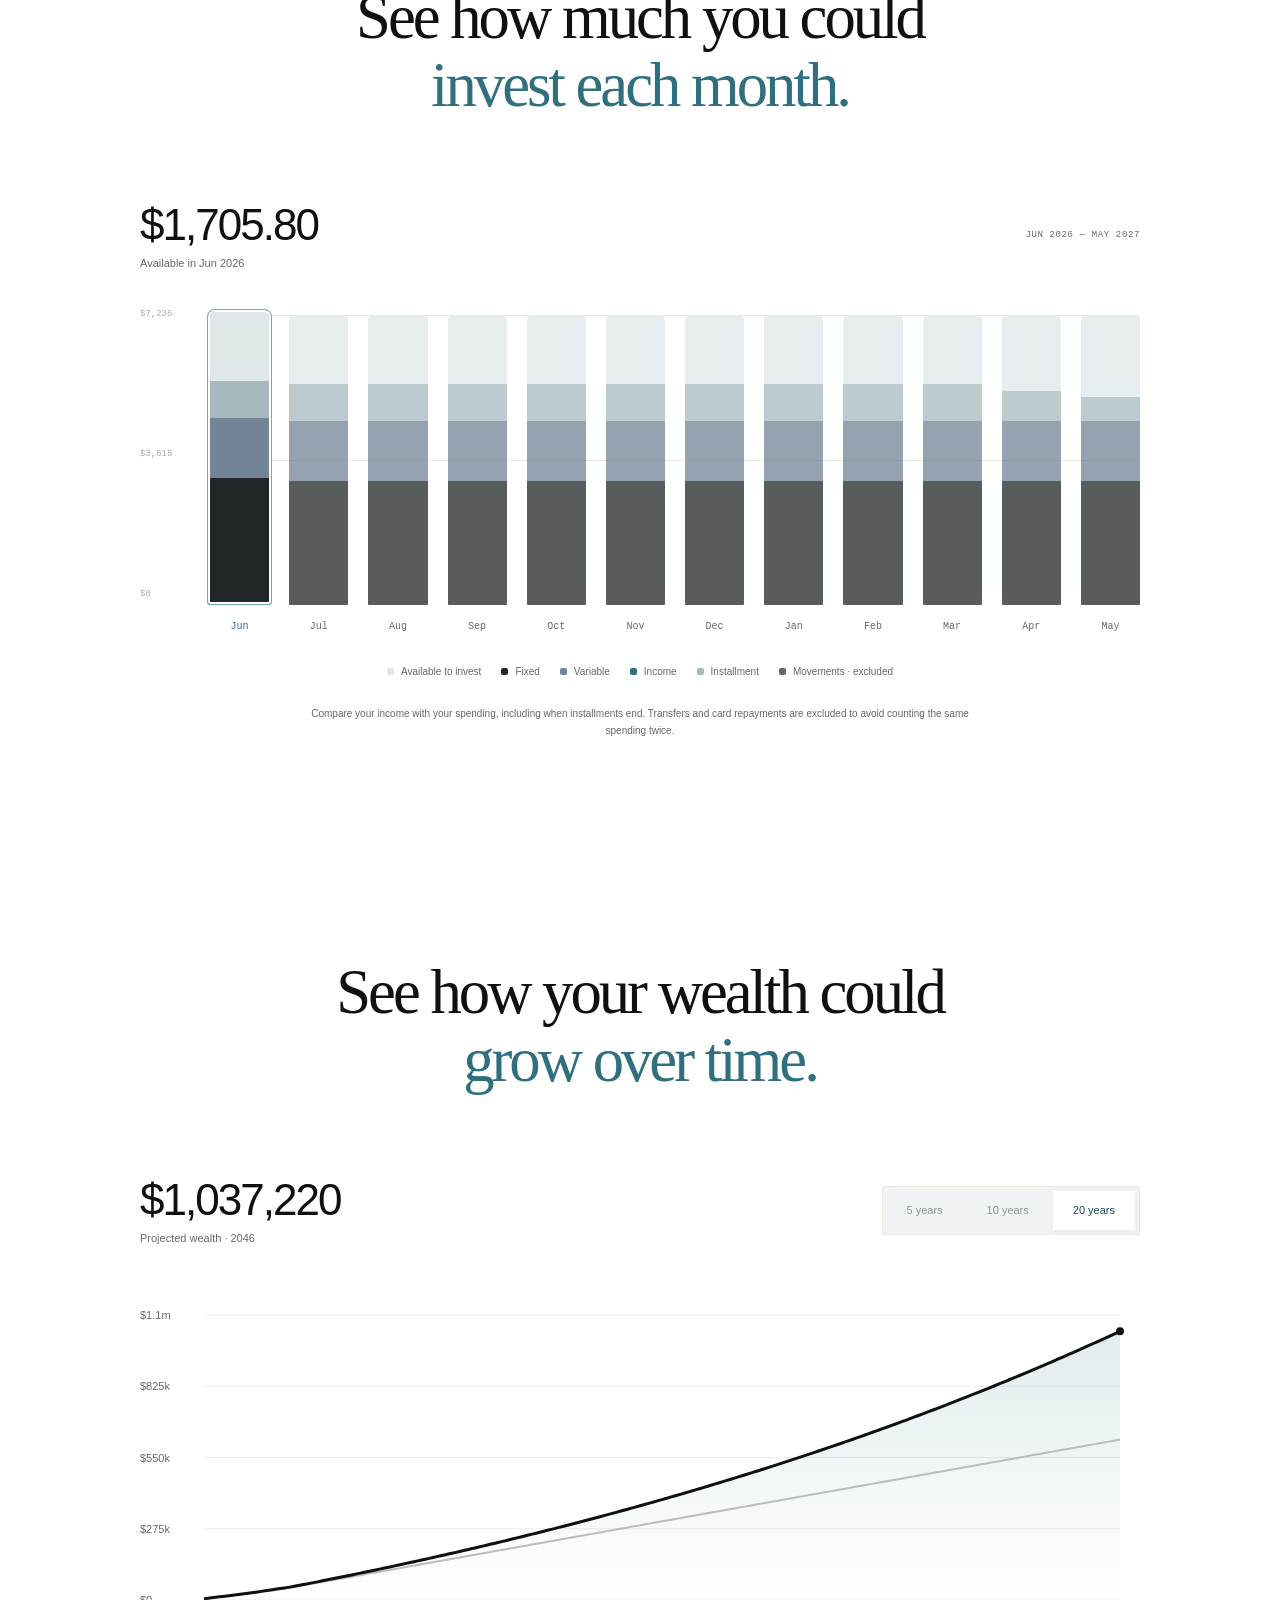
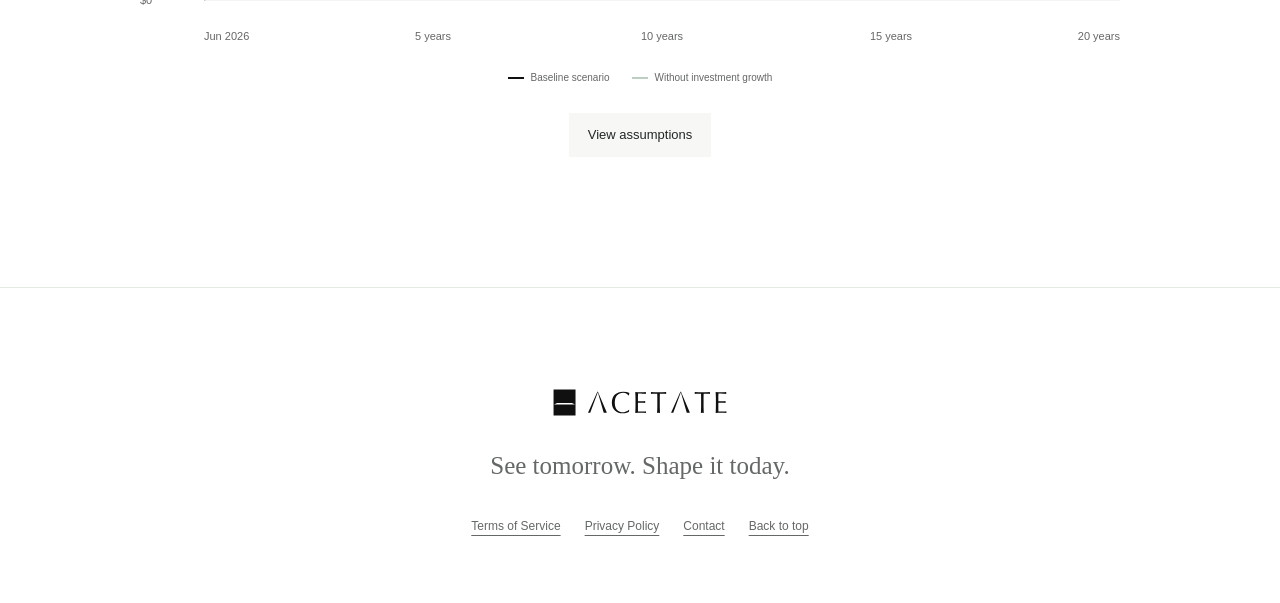
==== commit eefe2707: "Add branded sign-in card with Google and passkey enrollment" ====
--- a/index.html
+++ b/index.html
@@ -1,5 +1,5 @@
 <!doctype html>
-<html lang="en"><head><meta charset="utf-8"><meta name="viewport" content="width=device-width,initial-scale=1"><meta name="theme-color" content="#ffffff"><meta name="description" content="Acetate is a personal finance app to help you build wealth. Turn statements into organized transactions and see how today’s decisions could shape your future."><title>Acetate | Personal Finance to Help You Build Wealth</title><link rel="stylesheet" href="landing.css"><link rel="stylesheet" href="navigation.css">
+<html lang="en"><head><meta charset="utf-8"><meta name="viewport" content="width=device-width,initial-scale=1"><meta name="referrer" content="no-referrer"><meta name="theme-color" content="#ffffff"><meta name="description" content="Acetate is a personal finance app to help you build wealth. Turn statements into organized transactions and see how today’s decisions could shape your future."><title>Acetate | Personal Finance to Help You Build Wealth</title><link rel="stylesheet" href="landing.css"><link rel="stylesheet" href="navigation.css">
 <link rel="canonical" href="https://www.acetate.me/">
 <meta property="og:type" content="website">
 <meta property="og:site_name" content="Acetate">
@@ -17,8 +17,9 @@
 <meta name="twitter:image:alt" content="Acetate. Personal finance to help you build wealth.">
 <script type="application/ld+json">{"@context": "https://schema.org", "@graph": [{"@type": "Organization", "@id": "https://www.acetate.me/#organization", "name": "Acetate", "url": "https://www.acetate.me/", "logo": "https://www.acetate.me/assets/acetate.svg", "email": "gabriel@gabrr.app", "founder": {"@id": "https://www.acetate.me/contact#gabriel"}}, {"@type": "WebSite", "@id": "https://www.acetate.me/#website", "url": "https://www.acetate.me/", "name": "Acetate", "inLanguage": "en", "publisher": {"@id": "https://www.acetate.me/#organization"}}]}</script>
 <link rel="icon" type="image/png" sizes="16x16" href="assets/sightline-favicon-16.png"><link rel="icon" type="image/png" sizes="32x32" href="assets/sightline-favicon-32.png"><link rel="icon" type="image/png" sizes="48x48" href="assets/sightline-favicon-48.png"><link rel="icon" type="image/svg+xml" sizes="any" href="assets/favicon.svg?v=2">
+<link rel="stylesheet" href="sign-in.css">
 </head>
-<body><a class="skip" href="#main">Skip to content</a><header class="site-header"><a href="#main" aria-label="Acetate home"><img src="assets/acetate.svg" alt="Acetate" width="144" height="30"></a><a class="app-login nav-button nav-signin" href="https://app.acetate.me/login">Sign in</a></header>
+<body><a class="skip" href="#main">Skip to content</a><header class="site-header"><a href="#main" aria-label="Acetate home"><img src="assets/acetate.svg" alt="Acetate" width="144" height="30"></a><a class="app-login nav-button nav-signin" href="#sign-in" aria-haspopup="dialog">Sign in</a></header>
 <main id="main"><div class="flow" id="flow"><svg class="thread" id="thread" aria-hidden="true"><path id="thread-base"/><path id="thread-color"/><circle id="thread-tip" r="4"/></svg>
 <section class="hero"><h1>Personal finance<br>to help you <em>build wealth.</em></h1><p class="hero-subtitle">See how your wealth changes with decisions big and small.</p><div class="paper-anchor hero-anchor" id="pdf-anchor"><figure class="paper pdf-paper" id="pdf-paper"><figcaption><span>June-statement.pdf</span><span class="format">PDF</span></figcaption><div class="demo-statement" data-nosnippet aria-label="Example consolidated statement in English and US dollars"><div class="statement-heading"><span>ACCOUNT STATEMENT</span><strong>June 2026</strong><small>Consolidated account activity · USD</small></div><div class="statement-editorial"><picture><source type="image/avif" srcset="assets/statement-editorial-320.avif 320w, assets/statement-editorial-480.avif 480w, assets/statement-editorial-640.avif 640w, assets/statement-editorial-960.avif 960w, assets/statement-editorial-1440.avif 1440w" sizes="(max-width: 609px) calc(82vw - 34px), (max-width: 760px) 466px, (min-width: 1500px) 578px, 518px"><img src="assets/statement-editorial-960.webp" srcset="assets/statement-editorial-320.webp 320w, assets/statement-editorial-480.webp 480w, assets/statement-editorial-640.webp 640w, assets/statement-editorial-960.webp 960w, assets/statement-editorial-1440.webp 1440w" sizes="(max-width: 609px) calc(82vw - 34px), (max-width: 760px) 466px, (min-width: 1500px) 578px, 518px" decoding="async" alt="Black-and-white lifestyle photograph of a woman at a café, part of the statement’s promotional layout" width="1536" height="1024" fetchpriority="high"></picture><div class="statement-editorial-copy"><strong>Less paperwork.<br>More room<br>for plans.</strong></div></div><div class="statement-period">ACTIVITY · JUNE 1–30, 2026</div><table class="statement-table"><thead><tr><th>Date</th><th>Description</th><th>Amount (USD)</th></tr></thead><tbody id="statement-rows"><!--demo:statement-rows--><tr><td>Jun 01</td><td>Take-home pay</td><td>$7,236.11</td></tr><tr><td>Jun 01</td><td>Monthly rent</td><td>-$2,450.00</td></tr><tr><td>Jun 01</td><td>Utilities and internet</td><td>-$286.40</td></tr><tr><td>Jun 02</td><td>Groceries and household</td><td>-$684.75</td></tr><tr><td>Jun 04</td><td>Transport and fuel</td><td>-$318.60</td></tr><tr><td>Jun 07</td><td>Subscriptions</td><td>-$66.90</td></tr><tr><td>Jun 03</td><td>Laptop purchase · Payment 2/12</td><td>-$148.07</td></tr><tr><td>Jun 11</td><td>Car payment · Payment 2/24</td><td>-$597.66</td></tr><tr><td>Jun 07</td><td>Home furniture · Payment 1/10</td><td>-$177.93</td></tr><tr><td>Jun 12</td><td>Insurance and healthcare</td><td>-$300.00</td></tr><tr><td>Jun 18</td><td>Dining and personal spending</td><td>-$500.00</td></tr><tr><td>Jun 23</td><td>Transfer to savings</td><td>-$250.00</td></tr><tr><td>Jun 28</td><td>Credit card payment</td><td>-$1,896.25</td></tr><!--/demo:statement-rows--></tbody></table><div class="statement-summary"><span>Income<strong id="statement-income"><!--demo:statement-income-->$7,236.11<!--/demo:statement-income--></strong></span><span>Purchases<strong id="statement-purchases"><!--demo:statement-purchases-->$5,530.31<!--/demo:statement-purchases--></strong></span><span>Available<strong id="statement-available"><!--demo:statement-available-->$1,705.80<!--/demo:statement-available--></strong></span></div><div class="statement-terms"><strong>Statement notes</strong><p>Installment amounts reflect the payment due this cycle. Transfers between your accounts and credit card settlements appear in account activity.</p><p>Keep this statement for your records. Review individual entries for payment dates and installment schedules.</p></div></div><div class="paper-bottom">June 2026 <span>Illustrative USD statement</span></div></figure></div></section>
 <section class="chapter text-chapter"><div class="chapter-layout"><div class="chapter-copy reveal"><h2>From complex PDFs<br><em>to readable transactions.</em></h2><p class="chapter-description">Dates, descriptions, and amounts, together in one place.</p></div><div class="paper-anchor" id="markdown-anchor"><article class="paper code-paper lift" id="markdown-paper" aria-label="Markdown extracted from the statement"><div class="paper-label"><span>statement.md</span><span class="format">MD</span></div><div class="markdown"><div class="md-heading"># Transactions</div><div class="md-meta">June 2026 · USD</div><div class="md-rule">| Date | Description | Amount |<br>| :--- | :---------- | -----: |</div><div id="markdown-lines" data-nosnippet><!--demo:markdown-lines--><div class="md-row">| 2026-06-01 | Take-home pay | <span>7236.11</span> |</div><div class="md-row">| 2026-06-01 | Monthly rent | <span>-2450.00</span> |</div><div class="md-row">| 2026-06-01 | Utilities and internet | <span>-286.40</span> |</div><div class="md-row">| 2026-06-02 | Groceries and household | <span>-684.75</span> |</div><div class="md-row">| 2026-06-04 | Transport and fuel | <span>-318.60</span> |</div><div class="md-row">| 2026-06-07 | Subscriptions | <span>-66.90</span> |</div><div class="md-row">| 2026-06-03 | Laptop purchase [2/12] | <span>-148.07</span> |</div><div class="md-row">| 2026-06-11 | Car payment [2/24] | <span>-597.66</span> |</div><div class="md-row">| 2026-06-07 | Home furniture [1/10] | <span>-177.93</span> |</div><div class="md-row">| 2026-06-12 | Insurance and healthcare | <span>-300.00</span> |</div><div class="md-row">| 2026-06-18 | Dining and personal spending | <span>-500.00</span> |</div><div class="md-row">| 2026-06-23 | Transfer to savings | <span>-250.00</span> |</div><div class="md-row">| 2026-06-28 | Credit card payment | <span>-1896.25</span> |</div><!--/demo:markdown-lines--></div></div><div class="paper-bottom">Extracted from your statement.<span id="record-count"><!--demo:record-count-->13 example records<!--/demo:record-count--></span></div></article></div></div></section>
@@ -30,4 +31,33 @@
 <footer><img src="assets/acetate.svg" alt="Acetate" width="124" height="25"><p>See tomorrow. Shape it today.</p><nav class="footer-links" aria-label="Footer"><a href="terms-of-service.html">Terms of Service</a><a href="privacy-policy.html">Privacy Policy</a><a href="contact.html">Contact</a><a href="#main">Back to top</a></nav></footer></main><dialog id="category-picker" aria-labelledby="picker-title"><div class="dialog-heading"><div><h3 id="picker-title">Change category</h3><p id="picker-transaction"></p></div><button class="dialog-close" aria-label="Close category selector">×</button></div><div id="category-options"></div><p class="picker-note">Changes apply to this demo. New installments without a schedule count this month only.</p></dialog>
 <dialog id="assumptions-dialog" aria-labelledby="assumptions-title"><div class="dialog-heading"><h3 id="assumptions-title">Behind this scenario</h3><button class="dialog-close" aria-label="Close assumptions">×</button></div><dl><dt>Starting balance · June 2026</dt><dd id="assumption-start"></dd><dt>Annual return</dt><dd>5% assumed annual return, compounded monthly</dd><dt>Contributions</dt><dd>Monthly surplus invested at month end. Shortfalls reduce the balance.</dd><dt>Values</dt><dd>USD, nominal. Taxes, fees, and inflation excluded.</dd></dl><p>Take-home pay and ongoing expenses stay constant in this example. Installments end on schedule, with no replacement purchases. All monthly surplus is invested; no separate emergency-cash allocation is modeled. Transfers and card settlements are excluded to avoid double counting.</p><p>This demo estimates a possible outcome; it is not a guarantee or individualized investment advice.</p></dialog>
 <div class="correction-toast" id="correction-toast" hidden><div role="status" aria-live="polite"><strong id="toast-title">Category updated</strong><p id="toast-message"></p></div><button id="undo-correction">Undo</button><button id="dismiss-toast" aria-label="Dismiss notification">×</button></div>
-<div class="demo-fallback chart-note"><details><summary>Projection assumptions</summary><p>This fictional example starts with $5,184.73 and assumes 5% annual investment growth, compounded monthly. Income and ongoing expenses stay constant. Installments end on schedule and all surplus is invested. Shortfalls reduce the balance. Taxes, fees, inflation, and an emergency-cash allocation are excluded.</p></details></div><script src="landing.js"></script></body></html>
+<div class="demo-fallback chart-note"><details><summary>Projection assumptions</summary><p>This fictional example starts with $5,184.73 and assumes 5% annual investment growth, compounded monthly. Income and ongoing expenses stay constant. Installments end on schedule and all surplus is invested. Shortfalls reduce the balance. Taxes, fees, inflation, and an emergency-cash allocation are excluded.</p></details></div><script src="landing.js"></script><dialog id="sign-in-card" aria-labelledby="entry-title">
+<button class="entry-close" type="button" aria-label="Close sign in">×</button>
+<img class="entry-logo" src="assets/acetate.svg" width="156" height="32" alt="Acetate">
+<div id="entry-login">
+<h2 id="entry-title">Welcome to Acetate.</h2>
+<p>Your money today. Your possibilities tomorrow.</p>
+<button class="entry-button entry-primary" id="entry-google" type="button"><img class="entry-icon" src="assets/entry-google.svg" width="20" height="20" alt="">Continue with Google</button>
+<button class="entry-button" id="entry-passkey" type="button"><svg class="entry-icon" viewBox="0 0 256 256" aria-hidden="true"><use href="assets/entry-key.svg#icon"/></svg>Sign in with a passkey</button>
+<hr class="entry-divider">
+<div class="entry-invite"><p>New to Acetate?</p><button class="entry-switch" type="button" id="entry-request">Request an invitation</button></div>
+</div>
+<form id="entry-request-form" hidden>
+<h2 id="entry-request-title">A place for your plans.</h2>
+<p>Leave your details. We’ll email you about access.</p>
+<label for="entry-name">Full name</label><input id="entry-name" name="name" autocomplete="name" maxlength="100" required>
+<label for="entry-email">Email</label><input id="entry-email" name="email" type="email" inputmode="email" autocomplete="email" maxlength="254" required placeholder="you@example.com">
+<button class="entry-button entry-primary" type="submit" id="entry-submit">Request an invitation</button>
+<button class="entry-switch" type="button" id="entry-back">Back to sign in</button>
+</form>
+<div id="entry-enroll" hidden>
+<h2 id="entry-enroll-title">Sign in faster next time.</h2>
+<p>Create a passkey to sign in with your fingerprint, face or PIN.</p>
+<button class="entry-button entry-primary" id="entry-create-passkey" type="button">Create a passkey</button>
+<button class="entry-switch" id="entry-skip-passkey" type="button">Not now</button>
+</div>
+<p class="entry-status" id="entry-status" role="status" aria-live="polite" hidden></p>
+<p class="entry-legal">For invited members. <a href="terms-of-service.html">Terms of Service</a> and <a href="privacy-policy.html">Privacy Policy</a>.</p>
+</dialog>
+<script src="sign-in.js" defer></script>
+</body></html>
--- a/sign-in.css
+++ b/sign-in.css
@@ -0,0 +1,20 @@
+#sign-in-card{position:fixed;inset:0;margin:auto;width:min(440px,calc(100vw - 32px));max-height:calc(100dvh - 32px);overflow:auto;padding:36px;border:1px solid #d8d8d2;border-radius:0;background:#fff;color:#101010;box-shadow:0 24px 100px #10101026;font:14px/1.5 "Helvetica Neue",Arial,sans-serif;text-align:left}
+#sign-in-card::backdrop{background:#21262655;backdrop-filter:blur(4px)}
+#sign-in-card *{box-sizing:border-box}#sign-in-card [hidden]{display:none!important}
+#sign-in-card .entry-close{position:absolute;top:10px;right:10px;width:44px;height:44px;display:grid;place-items:center;background:transparent;border:0;color:#646866;font-size:24px;cursor:pointer}
+#sign-in-card .entry-logo{display:block;width:156px;height:auto;margin:4px 0 34px}
+#sign-in-card h2{font:400 38px/1.1 "Iowan Old Style",Baskerville,Georgia,serif;letter-spacing:-.04em;margin:0 0 12px;padding:0;background:none}
+#sign-in-card p{margin:0 0 24px;color:#646866;font-size:14px;line-height:1.6}
+#sign-in-card .entry-button{min-height:48px;width:100%;padding:12px 16px;display:flex;align-items:center;justify-content:center;gap:10px;border:1px solid #d8d8d2;border-radius:0;background:#fff;color:#101010;font:500 14px/1.4 "Helvetica Neue",Arial,sans-serif;cursor:pointer;margin:0 0 12px;transition:background .15s}
+#sign-in-card .entry-button:hover{background:#f7f7f5}#sign-in-card .entry-button:active{background:#f0f3f3}
+#sign-in-card .entry-primary{background:#101010;color:#fff;border-color:#101010}#sign-in-card .entry-primary:hover{background:#212626}
+#sign-in-card button:disabled{opacity:.55;cursor:wait}#sign-in-card button:focus-visible,#sign-in-card input:focus-visible,#sign-in-card a:focus-visible{outline:2px solid #174b59;outline-offset:3px}
+#sign-in-card .entry-divider{border:0;border-top:1px solid #d8d8d2;margin:26px 0}
+#sign-in-card .entry-switch{background:none;border:0;padding:8px 0;min-height:44px;color:#174b59;font:500 14px "Helvetica Neue",Arial,sans-serif;cursor:pointer;text-decoration:underline;text-underline-offset:4px}
+#sign-in-card .entry-invite{display:flex;align-items:center;justify-content:space-between;gap:12px}#sign-in-card .entry-invite p{margin:0;font-size:13px}
+#sign-in-card label{display:block;font-size:12px;font-weight:500;margin:0 0 8px}#sign-in-card input{width:100%;height:48px;background:white;border:1px solid #d8d8d2;border-radius:0;padding:12px;font:16px "Helvetica Neue",Arial,sans-serif;color:#101010;margin:0 0 18px}
+#sign-in-card .entry-status{padding:12px 14px;background:#f7f7f5;color:#212626;font-size:13px;margin:14px 0}#sign-in-card .entry-status[data-error=true]{border-left:2px solid #9b3a30}
+#sign-in-card .entry-legal{font-size:11px;margin:26px 0 0;line-height:1.7}#sign-in-card .entry-legal a{color:inherit;text-underline-offset:3px}
+#sign-in-card .entry-icon{width:20px;height:20px;flex:none}
+@media(max-width:480px){#sign-in-card{padding:30px 24px}#sign-in-card h2{font-size:34px}#sign-in-card .entry-logo{margin-bottom:28px}}
+@media(prefers-reduced-motion:reduce){#sign-in-card *{transition:none}}
